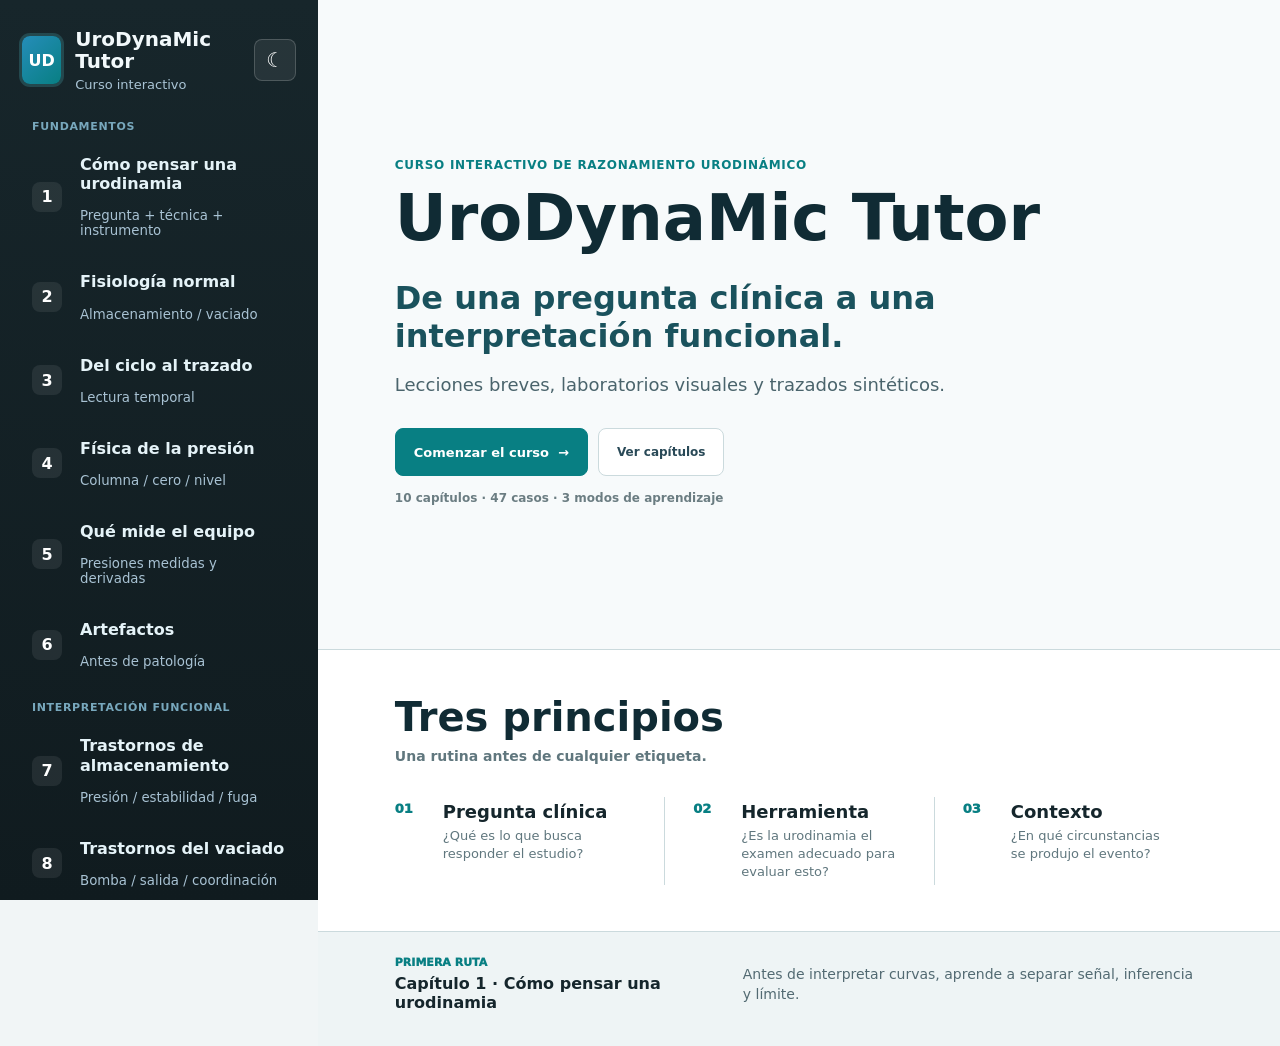
==== index.html @ a5a5afc3 "Simplify cover and sharpen course principles" ====
<!doctype html>
<html lang="es">
  <head>
    <meta charset="utf-8" />
    <meta name="viewport" content="width=device-width, initial-scale=1" />
    <title>UroDynaMic Tutor - Curso interactivo</title>
    <link rel="icon" href="data:," />
    <link rel="stylesheet" href="styles.css?v=20260722-cover-principles-v1" />
  </head>
  <body>
    <div class="app-shell">
      <aside class="side-rail" aria-label="Navegación del curso">
        <div class="side-rail-top">
          <button type="button" id="openCover" class="brand" aria-label="Ir a la portada del curso">
            <div class="brand-mark">UD</div>
            <div>
              <strong>UroDynaMic Tutor</strong>
              <p>Curso interactivo</p>
            </div>
          </button>
          <div class="side-rail-actions">
            <button
              type="button"
              id="themeToggle"
              class="theme-toggle"
              aria-pressed="false"
              title="Activar modo oscuro"
            >
              <span id="themeIcon" aria-hidden="true">☾</span>
              <span class="sr-only" id="themeLabel">Activar modo oscuro</span>
            </button>
            <button
              type="button"
              id="courseNavToggle"
              class="nav-toggle"
              aria-controls="courseMap"
              aria-expanded="false"
              title="Mostrar capítulos"
            >
              <span aria-hidden="true">≡</span>
              <span class="sr-only">Mostrar capítulos</span>
            </button>
          </div>
        </div>

        <nav class="course-map" id="courseMap" aria-label="Capítulos">
          <p class="course-section-label">Fundamentos</p>
          <button type="button" class="course-item active" data-chapter="thinking">
            <span>1</span>
            <strong>Cómo pensar una urodinamia</strong>
            <small>Pregunta + técnica + instrumento</small>
          </button>
          <button type="button" class="course-item" data-chapter="physiology">
            <span>2</span>
            <strong>Fisiología normal</strong>
            <small>Almacenamiento / vaciado</small>
          </button>
          <button type="button" class="course-item" data-chapter="tracing">
            <span>3</span>
            <strong>Del ciclo al trazado</strong>
            <small>Lectura temporal</small>
          </button>
          <button type="button" class="course-item" data-chapter="pressurePhysics">
            <span>4</span>
            <strong>Física de la presión</strong>
            <small>Columna / cero / nivel</small>
          </button>
          <button type="button" class="course-item" data-chapter="instrument">
            <span>5</span>
            <strong>Qué mide el equipo</strong>
            <small>Presiones medidas y derivadas</small>
          </button>
          <button type="button" class="course-item" data-chapter="artifacts">
            <span>6</span>
            <strong>Artefactos</strong>
            <small>Antes de patología</small>
          </button>
          <p class="course-section-label">Interpretación funcional</p>
          <button type="button" class="course-item" data-chapter="storageDisorders">
            <span>7</span>
            <strong>Trastornos de almacenamiento</strong>
            <small>Presión / estabilidad / fuga</small>
          </button>
          <button type="button" class="course-item" data-chapter="voidingDisorders">
            <span>8</span>
            <strong>Trastornos del vaciado</strong>
            <small>Bomba / salida / coordinación</small>
          </button>
          <button type="button" class="course-item" data-chapter="coordinationDisorders">
            <span>9</span>
            <strong>Coordinación detrusor-salida</strong>
            <small>Tiempo / EMG / contexto</small>
          </button>
          <p class="course-section-label">Neuro-urología</p>
          <button type="button" class="course-item" data-chapter="neuroUrology">
            <span>10</span>
            <strong>Según el sitio de la lesión</strong>
            <small>Hipótesis / función / riesgo</small>
          </button>
          <p class="course-section-label">Recursos</p>
          <a class="course-item sample-link" href="vision-clinica.html">
            <span>V</span>
            <strong>Visión clínica</strong>
            <small>Manifiesto docente</small>
          </a>
          <a class="course-item sample-link" href="case-capture-demo.html">
            <span>+</span>
            <strong>Caso interactivo 0</strong>
            <small>Práctica guiada</small>
          </a>
        </nav>

        <div class="educational-boundary">
          <strong>Uso educativo</strong>
          <p>Material docente. No usar para diagnóstico, informe clínico ni decisiones terapéuticas.</p>
        </div>
      </aside>

      <main class="main-stage">
        <section class="course-cover view-panel" id="courseCover" data-view-panel="cover">
          <div class="cover-hero">
            <div class="cover-copy">
              <p class="overline">Curso interactivo de razonamiento urodinámico</p>
              <h1>UroDynaMic Tutor</h1>
              <p class="cover-thesis">De una pregunta clínica a una interpretación funcional.</p>
              <p class="cover-summary">Lecciones breves, laboratorios visuales y trazados sintéticos.</p>
              <div class="cover-actions">
                <button type="button" id="startCourse" class="primary-action">
                  <span id="coverStartLabel">Comenzar el curso</span>
                  <span aria-hidden="true">→</span>
                </button>
                <button type="button" id="browseChapters" class="secondary-action">Ver capítulos</button>
              </div>
              <p class="cover-resume" id="coverResume">10 capítulos · 47 casos · 3 modos de aprendizaje</p>
            </div>

          </div>

          <section class="cover-principles" aria-label="Principios del curso">
            <header>
              <h2>Tres principios</h2>
              <p>Una rutina antes de cualquier etiqueta.</p>
            </header>
            <ol>
              <li><span>01</span><div><strong>Pregunta clínica</strong><p>¿Qué es lo que busca responder el estudio?</p></div></li>
              <li><span>02</span><div><strong>Herramienta</strong><p>¿Es la urodinamia el examen adecuado para evaluar esto?</p></div></li>
              <li><span>03</span><div><strong>Contexto</strong><p>¿En qué circunstancias se produjo el evento?</p></div></li>
            </ol>
          </section>

          <section class="cover-next" aria-label="Inicio de la ruta docente">
            <div>
              <span>Primera ruta</span>
              <strong>Capítulo 1 · Cómo pensar una urodinamia</strong>
            </div>
            <p>Antes de interpretar curvas, aprende a separar señal, inferencia y límite.</p>
          </section>
        </section>

        <header class="stage-header" id="stageHeader" hidden>
          <div>
            <p class="overline" id="stageBlock">Bloque I · Fundamentos antes de interpretar curvas</p>
            <h2 id="chapterTitle">Cómo pensar una urodinamia</h2>
          </div>
          <div class="progress-box" aria-label="Progreso del piloto">
            <span id="progressLabel">Lección 1 de 7</span>
            <div class="progress-track"><div id="progressFill"></div></div>
            <button type="button" id="resetProgress" class="small-action">Reiniciar ruta</button>
          </div>
        </header>

        <nav class="workspace-tabs" id="workspaceTabs" aria-label="Modo de aprendizaje" hidden>
          <button type="button" class="active" data-view="lesson" aria-pressed="true">
            <span>1</span>
            <div><strong>Lección</strong><small>Comprender la idea</small></div>
          </button>
          <button type="button" data-view="lab" aria-pressed="false">
            <span>2</span>
            <div><strong>Laboratorio</strong><small>Manipular el concepto</small></div>
          </button>
          <button type="button" data-view="practice" aria-pressed="false">
            <span>3</span>
            <div><strong>Práctica</strong><small>Aplicarlo al trazado</small></div>
          </button>
        </nav>

        <div class="view-panel lesson-view" id="lessonView" data-view-panel="lesson" hidden>
          <section class="lesson-layout">
            <article class="lesson-panel" id="lessonPanel">
              <div class="chapter-opening-marker" id="chapterOpeningMarker" hidden>
                <span id="chapterNumberLarge">01</span>
                <p>Inicio del capítulo</p>
              </div>

              <div class="screen-toolbar">
                <div>
                  <p class="overline" id="screenKicker">Capítulo 1</p>
                  <h3 id="screenTitle">Qué intenta hacer una urodinamia</h3>
                </div>
              </div>

              <div class="key-idea">
                <span id="keyIdeaLabel">Idea clave</span>
                <strong id="keyIdea"></strong>
              </div>

              <p class="lesson-text" id="screenText"></p>

              <div class="lesson-prompt" id="lessonPrompt"></div>

              <details class="context-panel" id="contextPanel">
                <summary>
                  <span>Marco mental del capítulo</span>
                  <strong id="mentalModelTitle">Evaluación funcional controlada</strong>
                </summary>
                <div class="context-panel-body">
                  <p id="mentalModelText"></p>
                  <div class="compare-grid">
                    <div>
                      <span>No es</span>
                      <strong id="notThis">Una copia exacta de la micción diaria</strong>
                    </div>
                    <div>
                      <span>Sí es</span>
                      <strong id="isThis">Un examen funcional con pregunta</strong>
                    </div>
                  </div>
                </div>
              </details>

              <div class="lesson-footer">
                <div class="lesson-navigation" aria-label="Navegación entre lecciones">
                  <button type="button" id="prevScreen" class="icon-button" aria-label="Lección anterior" title="Lección anterior">‹</button>
                  <div class="screen-dots" id="screenDots" aria-label="Lecciones del capítulo"></div>
                  <button type="button" id="nextScreen" class="icon-button" aria-label="Lección siguiente" title="Lección siguiente">›</button>
                </div>
                <button type="button" id="openLab" class="primary-action">
                  Explorar concepto <span aria-hidden="true">→</span>
                </button>
              </div>
            </article>
          </section>
        </div>

        <section class="view-panel lab-workspace" data-view-panel="lab" hidden>
          <header class="lab-intro">
            <div>
              <p class="overline">Laboratorio del capítulo</p>
              <h3 id="labChapterTitle">De la pregunta a una conclusión prudente</h3>
            </div>
            <p id="labChapterDescription"></p>
          </header>
          <section class="visual-demo" id="visualDemo" aria-label="Laboratorio visual interactivo"></section>
          <section class="challenge-lab" id="challengeLab" aria-label="Ejemplos interactivos guiados"></section>
          <div class="lab-actions">
            <button type="button" id="openPractice" class="primary-action">
              Aplicar en un trazado <span aria-hidden="true">→</span>
            </button>
          </div>
        </section>

        <div class="view-panel practice-view" data-view-panel="practice" hidden>
          <section class="reading-routine" aria-label="Rutina docente de lectura">
            <div>
              <p class="overline">Modo maestro</p>
              <h3>Rutina de lectura antes de poner etiquetas</h3>
            </div>
            <ol id="routineSteps" class="routine-steps"></ol>
          </section>

          <section class="interactive-zone">
            <article class="trace-lab">
              <div class="trace-header">
                <div>
                  <p class="overline" id="practiceChapterLabel">Práctica del capítulo</p>
                  <h3 id="traceTitle">La curva no se interpreta sola</h3>
                </div>
                <div class="scenario-tabs" id="scenarioTabs" role="tablist" aria-label="Trazados de este capítulo"></div>
              </div>

              <div class="trace-toolbar">
                <label><input type="checkbox" data-layer="pves" checked /> Vesical (Pves)</label>
                <label><input type="checkbox" data-layer="pabd" checked /> Abdominal (Pabd)</label>
                <label><input type="checkbox" data-layer="pdet" checked /> Detrusoriana (Pdet)</label>
                <label><input type="checkbox" data-layer="flow" checked /> Flujo</label>
                <label id="emgLayerControl" hidden><input type="checkbox" data-layer="emg" checked /> EMG</label>
                <label><input type="checkbox" data-layer="events" checked /> Eventos</label>
              </div>

              <div class="trace-event-card" id="traceEventCard"></div>

              <div class="trace-canvas">
                <svg id="traceSvg" viewBox="0 0 1060 470" role="img" aria-label="Trazado urodinámico docente sintético"></svg>
              </div>

              <section class="trace-challenge" id="traceChallenge" aria-label="Reto de localización sobre el trazado">
                <div class="trace-challenge-copy">
                  <p class="overline">Reto de localización</p>
                  <strong id="traceChallengePrompt">Encuentra el evento antes de ver la guía.</strong>
                  <p id="traceChallengeInstructions">Activa el reto y marca directamente sobre el trazado.</p>
                </div>
                <div class="trace-challenge-actions">
                  <button type="button" id="startTraceChallenge" class="secondary-action">Iniciar reto</button>
                  <button type="button" id="noFocalEvent" class="secondary-action" hidden>No hay evento focal</button>
                  <button type="button" id="resetTraceChallenge" class="secondary-action" hidden>Reintentar</button>
                </div>
                <div class="trace-challenge-feedback" id="traceChallengeFeedback" aria-live="polite">
                  La guía permanece visible hasta que inicies el reto.
                </div>
              </section>
            </article>

            <article class="coach-panel">
              <p class="overline">Tutor</p>
              <h3 id="coachQuestion">Antes de interpretar una curva, ¿qué pregunta falta?</h3>
              <div class="answer-grid" id="answerGrid"></div>
              <div class="coach-feedback" id="coachFeedback">Elige una respuesta. El tutor busca razonamiento, no etiquetas.</div>
            </article>
          </section>
        </div>
      </main>
    </div>

    <script src="app.js?v=20260722-cover-principles-v1"></script>
  </body>
</html>
---- styles.css ----
:root {
  --bg: #f1f5f6;
  --ink: #15262c;
  --muted: #587078;
  --surface: #ffffff;
  --line: #cbdadd;
  --nav: #17262b;
  --nav-2: #294148;
  --teal: #087f83;
  --cyan: #258db9;
  --blue: #315fa8;
  --amber: #b86d16;
  --rose: #b54b65;
  --green: #26774f;
  --shadow: 0 18px 44px rgba(22, 35, 48, 0.11);
  font-family: Inter, ui-sans-serif, system-ui, -apple-system, BlinkMacSystemFont, "Segoe UI", sans-serif;
}

* {
  box-sizing: border-box;
}

[hidden] {
  display: none !important;
}

html {
  overflow-x: hidden;
}

body {
  margin: 0;
  min-height: 100vh;
  background: var(--bg);
  color: var(--ink);
  overflow-x: hidden;
}

button,
input {
  font: inherit;
}

button {
  cursor: pointer;
}

button:focus-visible,
a:focus-visible,
input:focus-visible {
  outline: 3px solid rgba(45, 159, 206, 0.55);
  outline-offset: 2px;
}

a.course-item {
  text-decoration: none;
}

.app-shell {
  display: grid;
  grid-template-columns: 318px minmax(0, 1fr);
  min-height: 100vh;
  min-width: 0;
}

.side-rail {
  height: 100vh;
  overflow: auto;
  position: sticky;
  top: 0;
  background: linear-gradient(180deg, var(--nav), #101b1f);
  color: #eef8fb;
  padding: 28px 22px;
  display: flex;
  flex-direction: column;
  gap: 28px;
}

.side-rail-top {
  display: flex;
  align-items: center;
  justify-content: space-between;
  gap: 14px;
}

.brand {
  display: flex;
  align-items: center;
  gap: 14px;
}

.brand-mark {
  width: 48px;
  height: 48px;
  border-radius: 8px;
  display: grid;
  place-items: center;
  background: linear-gradient(135deg, var(--cyan), var(--teal));
  color: white;
  font-weight: 900;
}

.brand h1 {
  margin: 0;
  font-size: 20px;
  line-height: 1.1;
}

.brand p {
  margin: 5px 0 0;
  color: #a9c4d5;
  font-size: 13px;
}

.side-rail-actions {
  display: flex;
  align-items: center;
  gap: 8px;
}

.nav-toggle,
.theme-toggle {
  width: 42px;
  height: 42px;
  border: 1px solid rgba(255, 255, 255, 0.18);
  border-radius: 8px;
  background: rgba(255, 255, 255, 0.07);
  color: #ffffff;
  line-height: 1;
}

.nav-toggle {
  display: none;
  font-size: 28px;
}

.theme-toggle {
  display: grid;
  place-items: center;
  flex: 0 0 42px;
  font-size: 20px;
}

.nav-toggle:hover,
.theme-toggle:hover {
  border-color: rgba(255, 255, 255, 0.42);
  background: rgba(255, 255, 255, 0.12);
}

.sr-only {
  position: absolute;
  width: 1px;
  height: 1px;
  padding: 0;
  margin: -1px;
  overflow: hidden;
  clip: rect(0, 0, 0, 0);
  white-space: nowrap;
  border: 0;
}

.course-map {
  display: grid;
  gap: 10px;
}

.course-section-label {
  margin: 10px 10px 0;
  color: #78a8bd;
  font-size: 11px;
  font-weight: 900;
  letter-spacing: 0.06em;
  text-transform: uppercase;
}

.course-section-label:first-child {
  margin-top: 0;
}

.course-item {
  width: 100%;
  display: grid;
  grid-template-columns: 36px minmax(0, 1fr);
  gap: 12px;
  align-items: center;
  border: 0;
  border-radius: 8px;
  padding: 12px 10px;
  background: transparent;
  color: #e5f3f8;
  text-align: left;
}

.course-item.active,
.course-item:not(:disabled):hover {
  background: var(--nav-2);
}

.course-item:disabled {
  cursor: default;
}

.course-item.muted {
  color: #adc0ce;
}

.course-item > span {
  width: 30px;
  height: 30px;
  border-radius: 8px;
  display: grid;
  place-items: center;
  background: rgba(255, 255, 255, 0.08);
  color: white;
  font-weight: 900;
  grid-row: span 2;
}

.course-item.active > span {
  background: var(--teal);
}

.course-item strong,
.course-item small {
  display: block;
  min-width: 0;
  overflow-wrap: anywhere;
}

.course-item strong {
  line-height: 1.2;
}

.course-item small {
  grid-column: 2;
  margin-top: 3px;
  color: #a8c2d3;
}

.educational-boundary {
  margin-top: auto;
  border: 1px solid rgba(255, 255, 255, 0.14);
  background: rgba(255, 255, 255, 0.06);
  border-radius: 8px;
  padding: 16px;
}

.educational-boundary p {
  margin: 7px 0 0;
  color: #c9dbe6;
  font-size: 13px;
  line-height: 1.45;
  overflow-wrap: anywhere;
}

.main-stage {
  padding: 24px;
  display: grid;
  gap: 18px;
  min-width: 0;
}

.stage-header {
  display: flex;
  align-items: end;
  justify-content: space-between;
  gap: 20px;
  min-width: 0;
}

.stage-header > div {
  min-width: 0;
  max-width: 100%;
}

.stage-header h2 {
  margin: 5px 0 0;
  font-size: clamp(27px, 3vw, 36px);
  line-height: 1.08;
  overflow-wrap: anywhere;
}

.overline {
  margin: 0;
  color: var(--teal);
  font-size: 12px;
  font-weight: 900;
  letter-spacing: 0.06em;
  text-transform: uppercase;
}

.progress-box {
  width: min(320px, 35vw);
  display: grid;
  gap: 8px;
  color: var(--muted);
  font-size: 13px;
  font-weight: 800;
}

.progress-track {
  height: 9px;
  background: #dce7ef;
  border-radius: 999px;
  overflow: hidden;
}

#progressFill {
  height: 100%;
  width: 16%;
  background: linear-gradient(90deg, var(--teal), var(--cyan));
  border-radius: inherit;
  transition: width 180ms ease;
}

.small-action {
  width: fit-content;
  min-height: 34px;
  border: 1px solid var(--line);
  border-radius: 8px;
  background: #f8fbfd;
  color: #365063;
  padding: 0 12px;
  font-size: 12px;
  font-weight: 900;
}

.small-action:hover {
  border-color: var(--teal);
  color: var(--teal);
}

.workspace-tabs {
  width: min(760px, 100%);
  display: grid;
  grid-template-columns: repeat(3, minmax(0, 1fr));
  border: 1px solid var(--line);
  border-radius: 8px;
  background: #ffffff;
  overflow: hidden;
}

.workspace-tabs button {
  min-width: 0;
  min-height: 58px;
  border: 0;
  border-left: 1px solid var(--line);
  background: #ffffff;
  color: #36535c;
  padding: 9px 14px;
  display: grid;
  grid-template-columns: 30px minmax(0, 1fr);
  gap: 10px;
  align-items: center;
  text-align: left;
}

.workspace-tabs button:first-child {
  border-left: 0;
}

.workspace-tabs button > span {
  width: 28px;
  height: 28px;
  border-radius: 7px;
  display: grid;
  place-items: center;
  background: #e9f2f3;
  color: var(--teal);
  font-weight: 950;
}

.workspace-tabs strong,
.workspace-tabs small {
  display: block;
}

.workspace-tabs strong {
  color: var(--ink);
  font-size: 14px;
  line-height: 1.15;
}

.workspace-tabs small {
  margin-top: 3px;
  color: var(--muted);
  font-size: 11px;
}

.workspace-tabs button.active {
  background: #edf8f8;
  box-shadow: inset 0 -3px 0 var(--teal);
}

.workspace-tabs button.active > span {
  background: var(--teal);
  color: #ffffff;
}

.view-panel {
  min-width: 0;
}

.lesson-view,
.practice-view {
  display: grid;
  gap: 18px;
}

.lesson-layout {
  display: grid;
  grid-template-columns: minmax(0, 1fr) 360px;
  gap: 18px;
  min-width: 0;
}

.lab-workspace {
  display: grid;
  gap: 16px;
  min-width: 0;
}

.lab-intro {
  display: grid;
  grid-template-columns: minmax(0, 0.8fr) minmax(280px, 1.2fr);
  gap: 28px;
  align-items: end;
  padding: 6px 0 2px;
}

.lab-intro h3 {
  margin: 6px 0 0;
  font-size: clamp(22px, 2.2vw, 30px);
  line-height: 1.12;
}

.lab-intro > p {
  margin: 0;
  max-width: 66ch;
  color: #36535c;
  line-height: 1.5;
}

.lab-actions {
  display: flex;
  justify-content: flex-end;
}

.lesson-panel,
.trace-lab,
.coach-panel {
  background: var(--surface);
  border: 1px solid var(--line);
  border-radius: 8px;
  box-shadow: var(--shadow);
  min-width: 0;
}

.lesson-panel {
  min-height: 0;
  padding: 22px;
  display: grid;
  gap: 16px;
}

.screen-toolbar {
  display: grid;
  grid-template-columns: 1fr;
  align-items: center;
}

.screen-toolbar h3 {
  margin: 7px 0 0;
  font-size: clamp(23px, 2.1vw, 30px);
  line-height: 1.12;
  min-width: 0;
  overflow-wrap: break-word;
}

.icon-button {
  width: 44px;
  height: 44px;
  border: 1px solid var(--line);
  border-radius: 8px;
  background: #f8fbfd;
  color: var(--ink);
  font-size: 31px;
  line-height: 1;
}

.icon-button:hover {
  border-color: var(--teal);
  color: var(--teal);
}

.icon-button:disabled {
  cursor: default;
  border-color: #dfe8eb;
  background: #f3f6f7;
  color: #a6b5bb;
}

.lesson-text {
  max-width: 72ch;
  margin: 0;
  color: #2e4458;
  font-size: 17px;
  line-height: 1.55;
  overflow-wrap: break-word;
}

.lesson-prompt {
  width: fit-content;
  max-width: 100%;
  border: 1px solid rgba(15, 143, 143, 0.25);
  border-radius: 8px;
  background: #f4fbfb;
  color: #123c46;
  padding: 10px 13px;
  font-size: 14px;
  font-weight: 900;
  line-height: 1.35;
}

.lesson-prompt::before {
  content: "Pregunta guía: ";
  color: var(--teal);
}

.visual-demo[hidden],
.lesson-prompt[hidden] {
  display: none;
}

.visual-demo {
  border: 1px solid #d6e5ee;
  border-radius: 8px;
  background:
    linear-gradient(180deg, #ffffff, #f4f9fb);
  padding: 16px;
  display: grid;
  gap: 14px;
  min-width: 0;
}

.visual-demo-head {
  display: flex;
  justify-content: space-between;
  align-items: start;
  gap: 16px;
}

.visual-demo-head h4 {
  margin: 5px 0 0;
  font-size: 20px;
  line-height: 1.15;
}

.visual-demo-head > span {
  max-width: 260px;
  color: #547082;
  font-size: 12px;
  line-height: 1.35;
  text-align: right;
}

.challenge-lab {
  border: 1px solid #cbdadd;
  border-radius: 8px;
  background: #ffffff;
  padding: 20px;
  display: grid;
  gap: 16px;
  min-width: 0;
  box-shadow: 0 12px 28px rgba(22, 35, 48, 0.07);
}

.challenge-head {
  display: flex;
  align-items: start;
  justify-content: space-between;
  gap: 18px;
}

.challenge-head h4 {
  margin: 5px 0 0;
  font-size: 21px;
  line-height: 1.2;
}

.challenge-head > span {
  border-left: 3px solid var(--cyan);
  color: #436272;
  padding: 4px 0 4px 10px;
  font-size: 12px;
  font-weight: 900;
  white-space: nowrap;
}

.challenge-evidence {
  display: flex;
  flex-wrap: wrap;
  gap: 8px;
}

.challenge-evidence span {
  border-left: 3px solid var(--teal);
  border-radius: 0 6px 6px 0;
  background: #eef7f7;
  color: #234b54;
  padding: 7px 10px;
  font-size: 12px;
  font-weight: 850;
}

.challenge-prompt {
  margin: 0;
  max-width: 72ch;
  color: #172f3b;
  font-size: 17px;
  font-weight: 850;
  line-height: 1.42;
}

.challenge-answers {
  display: grid;
  grid-template-columns: repeat(3, minmax(0, 1fr));
  gap: 10px;
}

.challenge-answers button {
  min-height: 78px;
  border: 1px solid #cbdadd;
  border-radius: 8px;
  background: #f8fbfc;
  color: #263f4a;
  padding: 12px;
  display: grid;
  grid-template-columns: 28px minmax(0, 1fr);
  align-items: start;
  gap: 9px;
  text-align: left;
  font-size: 13px;
  font-weight: 800;
  line-height: 1.35;
}

.challenge-answers button:hover {
  border-color: var(--teal);
  background: #f0f8f8;
}

.challenge-answers button > span {
  width: 28px;
  height: 28px;
  border-radius: 7px;
  display: grid;
  place-items: center;
  background: #e6eff2;
  color: #355364;
  font-size: 12px;
  font-weight: 950;
}

.challenge-answers button.selected.good {
  border-color: var(--green);
  background: #e9f7ef;
}

.challenge-answers button.selected.good > span {
  background: var(--green);
  color: #ffffff;
}

.challenge-answers button.selected.warn {
  border-color: var(--amber);
  background: #fff2df;
}

.challenge-answers button.selected.warn > span {
  background: var(--amber);
  color: #ffffff;
}

.challenge-feedback {
  min-height: 52px;
  border-left: 4px solid #9bb0ba;
  border-radius: 0 7px 7px 0;
  background: #edf3f7;
  color: #314b5f;
  padding: 12px 14px;
  line-height: 1.45;
}

.challenge-feedback.good {
  border-left-color: var(--green);
  background: #e9f7ef;
  color: #1d6841;
}

.challenge-feedback.warn {
  border-left-color: var(--amber);
  background: #fff2df;
  color: #86500e;
}

.challenge-feedback-row {
  display: grid;
  grid-template-columns: minmax(0, 1fr) auto;
  gap: 10px;
  align-items: stretch;
}

.secondary-action {
  min-height: 42px;
  border: 1px solid var(--line);
  border-radius: 8px;
  background: #ffffff;
  color: #294957;
  padding: 0 13px;
  font-size: 12px;
  font-weight: 900;
}

.secondary-action:hover {
  border-color: var(--teal);
  color: var(--teal);
}

.challenge-nav {
  display: flex;
  align-items: center;
  gap: 10px;
  border-top: 1px solid #dde7ea;
  padding-top: 13px;
}

.challenge-nav > span {
  margin-left: auto;
  color: #56717e;
  font-size: 12px;
  font-weight: 850;
}

.challenge-arrow,
.challenge-dots button {
  border: 1px solid #cbdadd;
  border-radius: 8px;
  background: #ffffff;
  color: #314e5a;
  display: grid;
  place-items: center;
  font-weight: 950;
}

.challenge-arrow {
  width: 38px;
  height: 38px;
  font-size: 25px;
  line-height: 1;
}

.challenge-dots {
  display: flex;
  gap: 6px;
}

.challenge-dots button {
  width: 30px;
  height: 30px;
  font-size: 11px;
}

.challenge-dots button.answered {
  border-color: #7ca99a;
  box-shadow: inset 0 -3px 0 #7ca99a;
}

.challenge-dots button.active {
  border-color: var(--teal);
  background: var(--teal);
  color: #ffffff;
  box-shadow: none;
}

.challenge-arrow:hover,
.challenge-dots button:hover {
  border-color: var(--teal);
}

.lab-concept-tabs {
  display: flex;
  flex-wrap: wrap;
  gap: 8px;
  border-bottom: 1px solid #d7e3e7;
  padding-bottom: 12px;
}

.lab-concept-tabs button {
  min-height: 38px;
  border: 1px solid var(--line);
  border-radius: 8px;
  background: #ffffff;
  color: #36535c;
  padding: 0 12px;
  font-size: 12px;
  font-weight: 900;
}

.lab-concept-tabs button.active {
  border-color: var(--teal);
  background: #edf8f8;
  color: var(--teal);
  box-shadow: inset 0 -3px 0 var(--teal);
}

.reasoning-case-banner {
  border-left: 5px solid var(--cyan);
  background: #edf5fa;
  padding: 14px 16px;
  display: grid;
  grid-template-columns: auto minmax(0, 1fr);
  gap: 4px 12px;
  align-items: baseline;
}

.reasoning-case-banner span {
  color: var(--cyan);
  font-size: 11px;
  font-weight: 950;
  text-transform: uppercase;
}

.reasoning-case-banner strong {
  color: #17374a;
}

.reasoning-case-banner p {
  grid-column: 2;
  margin: 0;
  color: #4b6878;
  font-size: 13px;
  line-height: 1.4;
}

.reasoning-path {
  display: grid;
  grid-template-columns: repeat(4, minmax(0, 1fr));
  gap: 8px;
}

.reasoning-path button {
  min-height: 58px;
  border: 1px solid var(--line);
  border-radius: 8px;
  background: #ffffff;
  color: #36535c;
  padding: 10px;
  display: flex;
  align-items: center;
  gap: 9px;
  text-align: left;
}

.reasoning-path button > span {
  width: 27px;
  height: 27px;
  flex: 0 0 27px;
  border-radius: 7px;
  display: grid;
  place-items: center;
  background: #e9f2f3;
  color: var(--teal);
  font-size: 12px;
  font-weight: 950;
}

.reasoning-path button strong {
  font-size: 13px;
}

.reasoning-path button.active {
  border-color: var(--teal);
  background: #edf8f8;
  color: var(--ink);
}

.reasoning-path button.active > span {
  background: var(--teal);
  color: #ffffff;
}

.reasoning-progress {
  height: 5px;
  border-radius: 999px;
  background: #dce8ea;
  overflow: hidden;
}

.reasoning-progress span {
  display: block;
  height: 100%;
  border-radius: inherit;
  background: linear-gradient(90deg, var(--teal), var(--cyan));
  transition: width 180ms ease;
}

.reasoning-focus {
  min-height: 190px;
  display: grid;
  grid-template-columns: 62px minmax(0, 1.2fr) minmax(220px, 0.8fr);
  gap: 18px;
  align-items: center;
  border: 1px solid #d6e5e7;
  border-radius: 8px;
  background: #ffffff;
  padding: 20px;
}

.reasoning-index {
  width: 56px;
  height: 56px;
  border-radius: 50%;
  display: grid;
  place-items: center;
  background: #e5f5f4;
  color: var(--teal);
  font-size: 25px;
  font-weight: 950;
}

.reasoning-focus span,
.signal-source span,
.signal-interpretation span,
.program-readouts span,
.control-center span {
  color: var(--teal);
  font-size: 11px;
  font-weight: 950;
  letter-spacing: 0.06em;
  text-transform: uppercase;
}

.reasoning-focus h5 {
  margin: 6px 0 8px;
  color: var(--ink);
  font-size: 21px;
  line-height: 1.15;
}

.reasoning-focus p {
  margin: 0;
  color: #4a656d;
  line-height: 1.48;
}

.reasoning-case-detail {
  display: grid;
  gap: 9px;
}

.reasoning-evidence {
  display: flex;
  flex-wrap: wrap;
  gap: 6px;
}

.reasoning-evidence span {
  border-left: 3px solid var(--teal);
  border-radius: 0 6px 6px 0;
  background: #eef7f7;
  color: #31545b;
  padding: 6px 8px;
  font-size: 11px;
  font-weight: 850;
  letter-spacing: 0;
  text-transform: none;
}

.reasoning-result {
  border-top: 1px solid #dbe6e8;
  padding-top: 9px;
  display: grid;
  gap: 4px;
}

.reasoning-result strong {
  color: #173f48;
  font-size: 14px;
  line-height: 1.4;
}

.reasoning-focus aside {
  min-height: 112px;
  border-left: 4px solid var(--amber);
  background: #fff8ee;
  padding: 14px;
  display: grid;
  align-content: center;
  gap: 7px;
}

.reasoning-focus aside span {
  color: var(--amber);
}

.reasoning-focus aside strong {
  color: #5e431f;
  font-size: 14px;
  line-height: 1.35;
}

.program-tabs {
  width: fit-content;
}

.program-diagram {
  min-height: 260px;
  display: grid;
  grid-template-columns: minmax(180px, 0.8fr) 68px minmax(220px, 1.1fr) minmax(170px, 0.8fr);
  gap: 16px;
  align-items: center;
  border-top: 1px solid var(--line);
  border-bottom: 1px solid var(--line);
  padding: 20px 0;
}

.control-center {
  min-height: 116px;
  border: 1px solid #cfdee2;
  border-radius: 8px;
  background: #ffffff;
  padding: 18px;
  display: grid;
  align-content: center;
  gap: 8px;
}

.control-center strong {
  color: var(--ink);
  font-size: 18px;
  line-height: 1.2;
}

.program-arrow {
  height: 3px;
  background: var(--cyan);
  position: relative;
}

.program-arrow::after {
  content: "";
  position: absolute;
  right: -1px;
  top: 50%;
  width: 11px;
  height: 11px;
  border-top: 3px solid var(--cyan);
  border-right: 3px solid var(--cyan);
  transform: translateY(-50%) rotate(45deg);
}

.urinary-program {
  min-height: 218px;
  display: grid;
  justify-items: center;
  align-content: center;
}

.program-bladder {
  width: 154px;
  height: 118px;
  border: 3px solid var(--teal);
  border-radius: 46% 46% 54% 54%;
  background: linear-gradient(160deg, #e9f8f7, #c4eeea);
  display: grid;
  place-items: center;
  color: #17686a;
  font-weight: 950;
  box-shadow: inset 0 -20px 34px rgba(8, 127, 131, 0.12);
  transition: transform 180ms ease, background 180ms ease;
}

.program-diagram.voiding .program-bladder {
  transform: scale(0.9);
  background: linear-gradient(160deg, #fff1e2, #f2c987);
  border-color: var(--amber);
  color: #7b4a11;
}

.program-outlet {
  width: 150px;
  min-height: 86px;
  display: grid;
  justify-items: center;
  align-content: start;
  position: relative;
}

.program-outlet::before {
  content: "";
  width: 24px;
  height: 52px;
  border-radius: 0 0 12px 12px;
  background: #7bc6d4;
}

.program-outlet i {
  position: absolute;
  top: 14px;
  width: 54px;
  height: 9px;
  border-radius: 999px;
  background: var(--rose);
  transition: width 180ms ease, opacity 180ms ease;
}

.program-diagram.voiding .program-outlet i {
  width: 11px;
  opacity: 0.35;
}

.program-outlet span {
  margin-top: 8px;
  color: #36535c;
  font-size: 12px;
  font-weight: 900;
  text-transform: uppercase;
}

.program-readouts {
  display: grid;
  gap: 10px;
}

.program-readouts > div {
  border-bottom: 1px solid var(--line);
  padding: 12px 0;
}

.program-readouts strong {
  display: block;
  margin-top: 5px;
  color: var(--ink);
  font-size: 18px;
  text-transform: capitalize;
}

.program-reading {
  border-left-color: var(--amber);
}

.signal-tabs {
  width: 100%;
}

.signal-map-demo {
  min-height: 220px;
  display: grid;
  grid-template-columns: minmax(210px, 1fr) 70px minmax(150px, 0.65fr) minmax(230px, 1fr);
  gap: 16px;
  align-items: center;
}

.signal-source,
.signal-interpretation {
  min-height: 132px;
  border-top: 1px solid var(--line);
  border-bottom: 1px solid var(--line);
  padding: 18px 4px;
  display: grid;
  align-content: center;
  gap: 8px;
}

.signal-source strong {
  color: var(--ink);
  font-size: 16px;
  line-height: 1.35;
}

.signal-interpretation p {
  margin: 0;
  color: #405e67;
  line-height: 1.45;
}

.signal-transfer {
  height: 3px;
  background: #9ac6d3;
  position: relative;
}

.signal-transfer::after {
  content: "";
  position: absolute;
  right: -1px;
  top: 50%;
  width: 10px;
  height: 10px;
  border-top: 3px solid #78adbc;
  border-right: 3px solid #78adbc;
  transform: translateY(-50%) rotate(45deg);
}

.signal-monitor {
  --signal-color: var(--blue);
  min-height: 142px;
  border: 2px solid var(--signal-color);
  border-radius: 8px;
  background: #ffffff;
  padding: 15px;
  display: grid;
  align-content: center;
  gap: 7px;
  text-align: center;
}

.signal-monitor.pabd {
  --signal-color: var(--amber);
}

.signal-monitor.pdet {
  --signal-color: var(--rose);
}

.signal-monitor.flow {
  --signal-color: var(--green);
}

.signal-monitor.volume {
  --signal-color: #758994;
}

.signal-monitor > span {
  color: var(--signal-color);
  font-size: 11px;
  font-weight: 950;
  text-transform: uppercase;
}

.signal-monitor strong {
  color: var(--ink);
  font-size: 28px;
}

.signal-monitor i {
  width: 100%;
  height: 26px;
  background: linear-gradient(135deg, transparent 0 12%, var(--signal-color) 13% 17%, transparent 18% 30%, var(--signal-color) 31% 35%, transparent 36% 48%, var(--signal-color) 49% 53%, transparent 54%);
  opacity: 0.75;
}

.accommodation-demo,
.flow-demo {
  display: grid;
  grid-template-columns: repeat(2, minmax(0, 1fr));
  gap: 12px;
  align-items: stretch;
}

.reservoir-card {
  min-height: 244px;
  border: 1px solid #d8e6ef;
  border-radius: 8px;
  background: #ffffff;
  padding: 14px;
  display: grid;
  justify-items: center;
  align-content: start;
  gap: 8px;
  text-align: center;
}

.reservoir-card strong,
.flow-readout strong,
.pump strong {
  color: #12283a;
}

.reservoir-card p,
.flow-readout p,
.pump p {
  margin: 0;
  color: #526b7d;
  font-size: 13px;
  line-height: 1.35;
}

.balloon-wrap,
.cylinder-wrap {
  height: 122px;
  display: grid;
  place-items: end center;
  position: relative;
}

.balloon {
  width: var(--balloon-size);
  height: calc(var(--balloon-size) * 0.82);
  max-width: 166px;
  max-height: 122px;
  border-radius: 48% 48% 52% 52%;
  background:
    radial-gradient(circle at 38% 28%, rgba(255, 255, 255, 0.95), transparent 24%),
    linear-gradient(145deg, #8fe7e4, #0f8f8f);
  border: 2px solid rgba(15, 143, 143, 0.35);
  box-shadow: 0 14px 26px rgba(15, 143, 143, 0.18);
  transition: width 160ms ease, height 160ms ease;
}

.fill-line {
  position: absolute;
  bottom: 5px;
  width: 32px;
  height: 10px;
  border-radius: 999px;
  background: #0f8f8f;
}

.cylinder-wrap {
  width: 76px;
  border: 3px solid #61788c;
  border-radius: 18px 18px 10px 10px;
  overflow: hidden;
  background: #edf3f7;
  box-shadow: inset 0 0 0 5px rgba(255, 255, 255, 0.7);
}

.cylinder-fill {
  width: 100%;
  align-self: end;
  background: linear-gradient(180deg, #f7c86d, #c4771c);
  transition: height 160ms ease;
}

.mini-gauge {
  width: 100%;
  display: grid;
  gap: 6px;
  margin-top: auto;
}

.mini-gauge span {
  height: 9px;
  border-radius: 999px;
  background:
    linear-gradient(90deg, var(--teal), var(--amber), var(--rose)) left/var(--level) 100% no-repeat,
    #e3edf4;
}

.mini-gauge b {
  color: #365063;
  font-size: 12px;
  text-transform: uppercase;
}

.demo-controls {
  display: grid;
  gap: 9px;
}

.demo-control {
  display: grid;
  grid-template-columns: 150px minmax(0, 1fr);
  gap: 12px;
  align-items: center;
  color: #365063;
  font-size: 13px;
  font-weight: 850;
}

.demo-control input {
  width: 100%;
  accent-color: var(--teal);
}

.accommodation-stages {
  width: 100%;
}

.accommodation-comparison {
  display: grid;
  grid-template-columns: repeat(2, minmax(0, 1fr));
  gap: 12px;
}

.urinary-tract-card {
  min-width: 0;
  border: 1px solid #d5e3e8;
  border-radius: 8px;
  background: #ffffff;
  padding: 15px;
  display: grid;
  gap: 10px;
}

.urinary-tract-card header {
  display: grid;
  gap: 4px;
}

.urinary-tract-card header span {
  color: var(--teal);
  font-size: 11px;
  font-weight: 950;
  text-transform: uppercase;
}

.urinary-tract-card.altered header span {
  color: var(--amber);
}

.urinary-tract-card header strong {
  color: #183441;
  font-size: 17px;
}

.urinary-tract-card > p {
  margin: 0;
  color: #4a6672;
  font-size: 13px;
  line-height: 1.45;
}

.urinary-tract-figure {
  width: 100%;
  height: 280px;
  border-top: 1px solid #e1e9ec;
  border-bottom: 1px solid #e1e9ec;
  background: linear-gradient(180deg, #f9fcfd, #eff6f7);
}

.urinary-tract-figure .kidneys path {
  fill: #d9848e;
  stroke: #8e4553;
  stroke-width: 2;
}

.urinary-tract-figure .renal-pelvis ellipse {
  fill: #f5cbd0;
  stroke: #a7606a;
  stroke-width: 2px;
}

.urinary-tract-figure .ureters path {
  fill: none;
  stroke: #cf7f89;
  stroke-width: var(--ureter-width);
  stroke-linecap: round;
  transition: stroke-width 180ms ease;
}

.urinary-tract-figure .bladder-shape {
  fill: #7fd2cf;
  stroke: #087f83;
  stroke-width: 3;
}

.urinary-tract-figure.altered .bladder-shape {
  fill: #f2bc70;
  stroke: #ad6514;
}

.urinary-tract-figure .bladder-highlight {
  fill: none;
  stroke: rgba(255, 255, 255, 0.85);
  stroke-width: 5;
  stroke-linecap: round;
}

.urinary-tract-figure .pressure-arrows {
  fill: none;
  stroke: var(--amber);
  stroke-width: 4;
  stroke-linecap: round;
  stroke-linejoin: round;
}

.tract-readout {
  display: flex;
  align-items: baseline;
  justify-content: space-between;
  gap: 10px;
  padding: 8px 0 0;
}

.tract-readout span {
  color: #607a86;
  font-size: 11px;
  font-weight: 850;
  text-transform: uppercase;
}

.tract-readout strong {
  color: var(--teal);
  font-size: 15px;
}

.urinary-tract-card.altered .tract-readout strong {
  color: var(--amber);
}

.accommodation-caution {
  border-left: 4px solid var(--amber);
  background: #fff8ee;
  padding: 12px 14px;
  display: grid;
  gap: 5px;
}

.accommodation-caution strong {
  color: #6c481d;
  font-size: 13px;
}

.accommodation-caution p {
  margin: 0;
  color: #755936;
  font-size: 12px;
  line-height: 1.45;
}

.flow-demo {
  grid-template-columns: 140px minmax(180px, 1fr) 160px;
  min-height: 180px;
}

.pump {
  border: 1px solid #d8e6ef;
  border-radius: 8px;
  background: #ffffff;
  padding: 14px;
  display: grid;
  align-content: center;
  gap: 7px;
  text-align: center;
}

.pump span {
  width: 72px;
  height: 72px;
  margin: 0 auto;
  border-radius: 50%;
  background:
    radial-gradient(circle at center, #ffffff 0 28%, transparent 29%),
    conic-gradient(var(--cyan) 0 var(--pressure), #dce8ef var(--pressure) 100%);
  box-shadow: inset 0 0 0 8px #f4f9fb;
}

.hose-stage {
  min-height: 164px;
  display: grid;
  align-content: center;
  gap: 14px;
}

.hose {
  position: relative;
  height: var(--hose-height);
  border-radius: 999px;
  background: linear-gradient(180deg, #a9d8ed, #2d9fce);
  box-shadow: inset 0 5px 8px rgba(255, 255, 255, 0.6), inset 0 -5px 9px rgba(16, 38, 58, 0.15);
  transition: height 160ms ease;
}

.pinch {
  position: absolute;
  left: 45%;
  top: -14px;
  width: 42px;
  height: calc(var(--hose-height) + 28px);
  border-radius: 6px;
  border: 2px solid rgba(196, 119, 28, 0.55);
  background: rgba(196, 119, 28, 0.08);
  transform: scaleX(calc(var(--pinch) / 100));
  transform-origin: center;
}

.water-stream {
  width: var(--stream);
  height: 15px;
  border-radius: 999px;
  background: linear-gradient(90deg, #2d9fce, rgba(45, 159, 206, 0.12));
  transition: width 160ms ease;
}

.flow-readout {
  border: 1px solid #d8e6ef;
  border-radius: 8px;
  background: #ffffff;
  padding: 14px;
  display: grid;
  align-content: center;
  gap: 7px;
}

.resistance-concepts {
  display: grid;
  grid-template-columns: repeat(2, minmax(0, 1fr));
  gap: 10px;
}

.resistance-concepts article {
  border: 1px solid #d8e6ef;
  border-radius: 8px;
  background: #ffffff;
  padding: 12px;
  min-width: 0;
}

.resistance-concepts span {
  display: inline-block;
  margin-bottom: 7px;
  color: var(--teal);
  font-size: 11px;
  font-weight: 950;
  letter-spacing: 0.06em;
  text-transform: uppercase;
}

.resistance-concepts strong {
  display: block;
  color: #12283a;
  font-size: 14px;
  line-height: 1.2;
}

.resistance-concepts p {
  margin: 6px 0 0;
  color: #526b7d;
  font-size: 12px;
  line-height: 1.38;
}

.resistance-presets {
  border: 1px solid #cfe2ec;
  border-radius: 8px;
  background: #f7fbfd;
  padding: 12px;
  display: grid;
  grid-template-columns: minmax(150px, 0.7fr) minmax(220px, 1fr);
  gap: 10px 14px;
  align-items: center;
}

.resistance-presets > p {
  grid-column: 1 / -1;
  margin: 0;
  color: #365063;
  font-size: 13px;
  line-height: 1.42;
}

.resistance-presets > p b {
  color: #12283a;
}

.resistance-presets strong {
  display: block;
  margin-top: 4px;
  color: #12283a;
  line-height: 1.15;
}

.preset-buttons {
  display: flex;
  flex-wrap: wrap;
  justify-content: flex-end;
  gap: 8px;
}

.preset-buttons button {
  border: 1px solid var(--line);
  border-radius: 8px;
  background: #ffffff;
  color: #183247;
  min-height: 34px;
  padding: 0 10px;
  font-size: 12px;
  font-weight: 900;
}

.preset-buttons button.active {
  border-color: var(--teal);
  background: var(--teal);
  color: #ffffff;
}

.pressure-flow-tabs button {
  flex: 1 1 130px;
}

.pressure-flow-matrix {
  display: grid;
  grid-template-columns: minmax(0, 1.55fr) minmax(210px, 0.75fr);
  border-top: 1px solid var(--line);
  border-bottom: 1px solid var(--line);
  min-width: 0;
}

.pressure-flow-figure {
  min-width: 0;
  overflow-x: auto;
  padding: 12px 14px 8px 0;
}

.pressure-flow-figure svg {
  display: block;
  width: 100%;
  min-width: 480px;
  height: auto;
}

.pressure-flow-grid {
  stroke: #d7e3eb;
  stroke-width: 1;
}

.pressure-flow-window {
  fill: rgba(45, 159, 206, 0.05);
  stroke: rgba(45, 159, 206, 0.22);
  stroke-dasharray: 5 5;
}

.pressure-flow-path {
  fill: none;
  stroke-linecap: round;
  stroke-linejoin: round;
  stroke-width: 4;
  transition: d 180ms ease;
}

.pressure-flow-path.pdet {
  stroke: var(--rose);
}

.pressure-flow-path.pabd {
  stroke: var(--amber);
}

.pressure-flow-path.flow {
  stroke: var(--green);
}

.pressure-flow-label,
.pressure-flow-phase {
  fill: #526b7d;
  font-size: 12px;
  font-weight: 900;
}

.pressure-flow-label.pdet {
  fill: var(--rose);
}

.pressure-flow-label.pabd {
  fill: var(--amber);
}

.pressure-flow-label.flow {
  fill: var(--green);
}

.pressure-flow-phase {
  font-size: 11px;
  text-transform: uppercase;
}

.pressure-flow-summary {
  border-left: 1px solid var(--line);
  padding: 18px 0 18px 18px;
  min-width: 0;
}

.pressure-flow-summary h5 {
  margin: 5px 0 15px;
  color: #12283a;
  font-size: 18px;
  line-height: 1.25;
}

.pressure-flow-summary dl {
  margin: 0;
  display: grid;
  gap: 10px;
}

.pressure-flow-summary dl > div {
  display: grid;
  grid-template-columns: 72px minmax(0, 1fr);
  gap: 9px;
  padding-top: 9px;
  border-top: 1px solid #dbe6ec;
}

.pressure-flow-summary dt {
  color: #607789;
  font-size: 11px;
  font-weight: 900;
  text-transform: uppercase;
}

.pressure-flow-summary dd {
  margin: 0;
  color: #193348;
  font-size: 13px;
  font-weight: 850;
  line-height: 1.3;
}

.pressure-flow-reading small {
  display: block;
  margin-top: 7px;
  color: #755936;
  font-size: 12px;
  line-height: 1.4;
}

.storage-map-tabs button {
  flex: 1 1 145px;
}

.storage-map {
  display: grid;
  grid-template-columns: minmax(0, 1.55fr) minmax(245px, 0.75fr);
  border-top: 1px solid var(--line);
  border-bottom: 1px solid var(--line);
  min-width: 0;
}

.storage-map-figure {
  min-width: 0;
  overflow-x: auto;
  padding: 14px 18px 10px 0;
}

.storage-map-figure svg {
  display: block;
  width: 100%;
  min-width: 520px;
  height: auto;
}

.storage-map-grid {
  stroke: #d7e3eb;
  stroke-width: 1;
}

.storage-map-window {
  fill: rgba(45, 159, 206, 0.05);
  stroke: rgba(45, 159, 206, 0.22);
  stroke-dasharray: 5 5;
}

.storage-map-path {
  fill: none;
  stroke-width: 4;
  stroke-linecap: round;
  stroke-linejoin: round;
  transition: d 180ms ease;
}

.storage-map-path.pves {
  stroke: var(--blue);
}

.storage-map-path.pabd {
  stroke: var(--amber);
}

.storage-map-path.pdet {
  stroke: var(--rose);
}

.storage-map-path.volume {
  stroke: #6f8291;
  stroke-width: 3;
  stroke-dasharray: 7 6;
}

.storage-map-label,
.storage-map-phase,
.storage-event-label {
  fill: #526b7d;
  font-size: 12px;
  font-weight: 900;
}

.storage-map-label.pves {
  fill: var(--blue);
}

.storage-map-label.pabd {
  fill: var(--amber);
}

.storage-map-label.pdet {
  fill: var(--rose);
}

.storage-map-label.volume {
  fill: #6f8291;
}

.storage-map-phase {
  font-size: 11px;
  text-transform: uppercase;
}

.storage-event-line {
  stroke: #6d8190;
  stroke-width: 2;
  stroke-dasharray: 4 5;
}

.storage-event-line.sensation {
  stroke: var(--cyan);
}

.storage-event-line.warning,
.storage-event-line.leak {
  stroke: var(--rose);
}

.storage-event-label {
  font-size: 10px;
}

.storage-event-label.sensation {
  fill: var(--cyan);
}

.storage-event-label.warning,
.storage-event-label.leak {
  fill: var(--rose);
}

.storage-leak-drop {
  fill: var(--cyan);
  stroke: #ffffff;
  stroke-width: 2;
}

.storage-map-summary {
  border-left: 1px solid var(--line);
  padding: 18px 0 18px 18px;
  min-width: 0;
}

.storage-map-summary > span {
  display: inline-block;
  color: var(--teal);
  font-size: 11px;
  font-weight: 950;
  text-transform: uppercase;
}

.storage-map-summary h5 {
  margin: 6px 0 14px;
  color: #12283a;
  font-size: 18px;
  line-height: 1.25;
}

.storage-map-summary > div {
  padding: 9px 0;
  border-top: 1px solid #dbe6ec;
}

.storage-map-summary > div strong {
  display: block;
  color: #1c3a4f;
  font-size: 11px;
  font-weight: 950;
  text-transform: uppercase;
}

.storage-map-summary > div p {
  margin: 4px 0 0;
  color: #385163;
  font-size: 12px;
  line-height: 1.45;
}

.storage-map-rule {
  margin-top: 14px;
  border-left: 4px solid var(--teal);
  background: #f3f9fa;
  padding: 12px 14px;
}

.storage-map-rule span {
  display: block;
  color: var(--teal);
  font-size: 10px;
  font-weight: 950;
  text-transform: uppercase;
}

.storage-map-rule strong {
  display: block;
  margin-top: 5px;
  color: #153149;
  font-size: 13px;
  line-height: 1.4;
}

.storage-map-rule p {
  margin: 5px 0 0;
  color: #526b7d;
  font-size: 12px;
  line-height: 1.45;
}

.coordination-tabs button {
  flex: 1 1 150px;
}

.coordination-lab {
  display: grid;
  grid-template-columns: minmax(0, 1.55fr) minmax(250px, 0.75fr);
  border-top: 1px solid var(--line);
  border-bottom: 1px solid var(--line);
  min-width: 0;
}

.coordination-figure {
  min-width: 0;
  padding: 14px 18px 14px 0;
}

.coordination-figure svg {
  display: block;
  width: 100%;
  min-width: 520px;
  height: auto;
}

.outlet-state {
  display: grid;
  grid-template-columns: auto minmax(0, 1fr);
  align-items: center;
  gap: 12px;
  margin: 0 0 8px;
  border-left: 4px solid var(--teal);
  background: #f3f9fa;
  padding: 9px 12px;
}

.outlet-state span,
.coordination-context span,
.coordination-reasoning span {
  color: #607789;
  font-size: 10px;
  font-weight: 950;
  text-transform: uppercase;
}

.outlet-state strong {
  color: #163248;
  font-size: 13px;
  line-height: 1.3;
}

.outlet-state.delayed,
.outlet-state.variable {
  border-left-color: var(--amber);
}

.outlet-state.closed {
  border-left-color: var(--rose);
}

.outlet-state.uncertain {
  border-left-color: #7b8da0;
}

.coordination-grid {
  stroke: #d7e3eb;
  stroke-width: 1;
}

.coordination-window {
  fill: rgba(45, 159, 206, 0.05);
  stroke: rgba(45, 159, 206, 0.22);
  stroke-dasharray: 5 5;
}

.coordination-path {
  fill: none;
  stroke-width: 4;
  stroke-linecap: round;
  stroke-linejoin: round;
}

.coordination-path.pdet {
  stroke: var(--rose);
}

.coordination-path.pabd {
  stroke: var(--amber);
}

.coordination-path.flow {
  stroke: var(--green);
}

.coordination-path.emg {
  stroke: var(--cyan);
}

.coordination-label {
  fill: #526b7d;
  font-size: 12px;
  font-weight: 900;
}

.coordination-label.pdet {
  fill: var(--rose);
}

.coordination-label.pabd {
  fill: var(--amber);
}

.coordination-label.flow {
  fill: var(--green);
}

.coordination-label.emg {
  fill: var(--cyan);
}

.coordination-context {
  display: flex;
  align-items: baseline;
  gap: 9px;
  margin: 7px 0 0;
  color: #385163;
  font-size: 12px;
  line-height: 1.4;
}

.coordination-reasoning {
  border-left: 1px solid var(--line);
  padding: 18px 0 18px 18px;
  min-width: 0;
}

.coordination-reasoning h5 {
  margin: 5px 0 14px;
  color: #12283a;
  font-size: 18px;
  line-height: 1.25;
}

.coordination-reasoning > div {
  padding: 9px 0;
  border-top: 1px solid #dbe6ec;
}

.coordination-reasoning p {
  margin: 4px 0 0;
  color: #385163;
  font-size: 12px;
  line-height: 1.45;
}

.coordination-rule {
  border: 1px solid #cfe2ec;
  background: #f7fbfd;
  padding: 13px 15px;
}

.coordination-rule strong {
  display: block;
  color: var(--teal);
  font-size: 11px;
  font-weight: 950;
  text-transform: uppercase;
}

.coordination-rule p,
.coordination-rule small {
  display: block;
  margin: 6px 0 0;
  color: #385163;
  font-size: 12px;
  line-height: 1.45;
}

.neuro-map-tabs button {
  flex: 1 1 155px;
}

.neuro-map {
  display: grid;
  grid-template-columns: minmax(300px, 0.9fr) minmax(280px, 1.1fr);
  border-top: 1px solid var(--line);
  border-bottom: 1px solid var(--line);
  min-width: 0;
}

.neuro-map-figure {
  display: grid;
  place-items: center;
  min-width: 0;
  padding: 18px;
  background: linear-gradient(180deg, rgba(45, 159, 206, 0.05), rgba(21, 143, 118, 0.03));
}

.neuro-map-figure svg {
  display: block;
  width: min(100%, 390px);
  height: auto;
}

.neuro-body-outline {
  fill: none;
  stroke: #c7d7e1;
  stroke-width: 2;
  stroke-dasharray: 5 6;
}

.neuro-zone :is(path, rect) {
  fill: #d9e6ec;
  stroke: #8ea5b4;
  stroke-width: 2;
  transition: fill 160ms ease, stroke 160ms ease, filter 160ms ease;
}

.neuro-zone line {
  stroke: #9eb1be;
  stroke-width: 1.5;
}

.neuro-zone text {
  fill: #5d7485;
  font-size: 13px;
  font-weight: 900;
}

.neuro-zone.active :is(path, rect) {
  fill: #17a18b;
  stroke: #0d6d62;
  filter: drop-shadow(0 5px 7px rgba(13, 109, 98, 0.2));
}

.neuro-zone.active line {
  stroke: #0d6d62;
}

.neuro-zone.active text {
  fill: #0d6d62;
}

.neuro-zone.nerves path {
  fill: none;
  stroke-width: 5;
  stroke-linecap: round;
}

.neuro-zone.cord .t6-marker {
  stroke: var(--rose);
  stroke-width: 3;
  stroke-dasharray: 3 3;
}

.neuro-zone.cord .t6-label {
  fill: var(--rose);
  font-size: 11px;
}

.neuro-map-legend {
  display: flex;
  flex-wrap: wrap;
  align-items: center;
  justify-content: center;
  gap: 8px 15px;
  color: #4f6879;
  font-size: 11px;
}

.neuro-map-legend span {
  display: inline-flex;
  align-items: center;
  gap: 6px;
  font-weight: 900;
}

.neuro-map-legend i {
  width: 10px;
  height: 10px;
  border-radius: 50%;
  background: #17a18b;
}

.neuro-map-reasoning {
  min-width: 0;
  border-left: 1px solid var(--line);
  padding: 20px 0 20px 20px;
}

.neuro-map-reasoning h5 {
  margin: 5px 0 14px;
  color: #12283a;
  font-size: 18px;
  line-height: 1.3;
}

.neuro-map-reasoning > div {
  border-top: 1px solid #dbe6ec;
  padding: 10px 0;
}

.neuro-map-reasoning > div span {
  color: #607789;
  font-size: 10px;
  font-weight: 950;
  text-transform: uppercase;
}

.neuro-map-reasoning > div p,
.neuro-map-reasoning > small {
  display: block;
  margin: 4px 0 0;
  color: #385163;
  font-size: 12px;
  line-height: 1.5;
}

.neuro-map-reasoning > div.priority {
  border-left: 4px solid var(--amber);
  background: #fffaf0;
  padding: 10px 12px;
}

.neuro-safety-strip {
  display: grid;
  grid-template-columns: minmax(190px, 0.55fr) minmax(0, 1fr);
  gap: 18px;
  align-items: center;
  border: 1px solid #edc8c8;
  background: #fff7f7;
  padding: 12px 14px;
}

.neuro-safety-strip span,
.neuro-map-rule strong {
  display: block;
  color: var(--rose);
  font-size: 10px;
  font-weight: 950;
  text-transform: uppercase;
}

.neuro-safety-strip strong {
  display: block;
  margin-top: 3px;
  color: #6e252c;
  font-size: 13px;
}

.neuro-safety-strip p,
.neuro-map-rule p {
  margin: 0;
  color: #4d6475;
  font-size: 12px;
  line-height: 1.45;
}

.neuro-map-rule {
  border-left: 4px solid var(--teal);
  background: #f3f9fa;
  padding: 11px 14px;
}

.neuro-map-rule strong {
  color: var(--teal);
}

.neuro-map-rule p {
  margin-top: 5px;
}

.male-index-note {
  border: 1px solid #cfe2ec;
  border-radius: 8px;
  background: #f7fbfd;
  padding: 12px 14px;
}

.male-index-note span {
  display: block;
  color: var(--teal);
  font-size: 11px;
  font-weight: 950;
  text-transform: uppercase;
}

.male-index-note strong {
  display: block;
  margin-top: 5px;
  color: #12283a;
  font-size: 14px;
  line-height: 1.35;
}

.male-index-note p {
  margin: 6px 0 0;
  color: #526b7d;
  font-size: 12px;
  line-height: 1.4;
}

.curve-timeline-demo,
.artifact-detective-demo {
  min-width: 0;
  overflow: hidden;
}

.curve-timeline-demo svg,
.artifact-detective-demo svg {
  display: block;
  width: 100%;
  height: auto;
}

.timeline-phase {
  stroke: none;
}

.timeline-phase.storage {
  fill: rgba(45, 159, 206, 0.055);
}

.timeline-phase.transition {
  fill: rgba(196, 119, 28, 0.08);
}

.timeline-phase.voiding {
  fill: rgba(39, 138, 88, 0.08);
}

.timeline-path,
.artifact-path {
  fill: none;
  stroke-width: 4;
  stroke-linecap: round;
  stroke-linejoin: round;
}

.timeline-path.pabd,
.artifact-path.pabd {
  stroke: var(--amber);
}

.timeline-path.pdet,
.artifact-path.pdet {
  stroke: var(--rose);
}

.timeline-path.flow {
  stroke: var(--green);
}

.timeline-channel-label,
.artifact-channel-label {
  font-size: 12px;
  font-weight: 900;
}

.timeline-channel-label.p-abd,
.artifact-channel-label.pabd {
  fill: var(--amber);
}

.timeline-channel-label.p-det,
.artifact-channel-label.pdet {
  fill: var(--rose);
}

.timeline-channel-label.flow {
  fill: var(--green);
}

.artifact-channel-label.pves {
  fill: var(--blue);
}

.timeline-event {
  stroke: #8aa1b2;
  stroke-width: 1;
  stroke-dasharray: 4 5;
}

.timeline-event-label {
  fill: #5c7385;
  font-size: 10px;
  font-weight: 850;
}

.timeline-cursor {
  stroke: #10263a;
  stroke-width: 2;
}

.timeline-cursor-dot {
  fill: #10263a;
}

.timeline-moments {
  display: grid;
  grid-template-columns: repeat(5, minmax(0, 1fr));
  gap: 7px;
}

.timeline-moments button {
  min-height: 38px;
  border: 1px solid var(--line);
  border-radius: 8px;
  background: #ffffff;
  color: #36535c;
  padding: 7px 8px;
  font-size: 11px;
  font-weight: 900;
}

.timeline-moments button.active {
  border-color: var(--teal);
  background: #edf8f8;
  color: var(--teal);
}

.timeline-control {
  display: grid;
  gap: 7px;
  color: #365063;
  font-size: 13px;
  font-weight: 850;
}

.timeline-control span {
  display: flex;
  justify-content: space-between;
  gap: 12px;
}

.timeline-control input {
  width: 100%;
  accent-color: var(--teal);
}

.demo-reading {
  border-left: 4px solid var(--teal);
  padding: 8px 0 8px 13px;
  color: #294357;
}

.demo-reading > div {
  display: flex;
  align-items: baseline;
  flex-wrap: wrap;
  gap: 8px;
}

.demo-reading span {
  color: var(--teal);
  font-size: 11px;
  font-weight: 950;
  letter-spacing: 0.06em;
  text-transform: uppercase;
}

.demo-reading p {
  margin: 5px 0 0;
  color: #526b7d;
  font-size: 13px;
  line-height: 1.42;
}

.demo-tabs {
  display: flex;
  flex-wrap: wrap;
  gap: 8px;
}

.demo-tabs button {
  min-height: 36px;
  border: 1px solid var(--line);
  border-radius: 8px;
  background: #ffffff;
  color: #183247;
  padding: 0 11px;
  font-size: 12px;
  font-weight: 900;
}

.demo-tabs button.active {
  border-color: var(--teal);
  background: var(--teal);
  color: #ffffff;
}

.water-column-lab {
  min-height: 300px;
  border-top: 1px solid var(--line);
  border-bottom: 1px solid var(--line);
  padding: 20px 0;
  display: grid;
  grid-template-columns: minmax(150px, 0.7fr) minmax(150px, 1fr) minmax(190px, 0.8fr);
  gap: 18px;
  align-items: center;
}

.pressure-vessel {
  display: grid;
  justify-items: center;
  gap: 9px;
  text-align: center;
}

.pressure-vessel > span,
.manometer-reading span,
.leveling-readout > span,
.transmission-source > span,
.transducer-box > span,
.transmission-monitor > span,
.transmission-reading span {
  color: #55707d;
  font-size: 11px;
  font-weight: 900;
  text-transform: uppercase;
}

.pressure-vessel > strong,
.manometer-reading strong {
  color: var(--ink);
  font-size: 20px;
}

.vessel-shape {
  width: 118px;
  height: 128px;
  border: 3px solid var(--teal);
  border-radius: 44% 44% 38% 38%;
  background: #ffffff;
  padding: 7px;
  display: flex;
  align-items: end;
  overflow: hidden;
  box-shadow: inset 0 0 0 4px rgba(15, 143, 143, 0.08);
}

.vessel-shape i {
  width: 100%;
  height: calc(24% + var(--vessel-pressure) * 66%);
  border-radius: 34% 34% 28% 28%;
  background: linear-gradient(180deg, #70d9e9, #168ba8);
  transition: height 160ms ease;
}

.hydraulic-link {
  min-height: 96px;
  position: relative;
  display: grid;
  place-items: center;
}

.hydraulic-link > span {
  width: 100%;
  height: 12px;
  border: 3px solid #7897a5;
  border-radius: 999px;
  background: #daf5fa;
}

.hydraulic-link > i {
  position: absolute;
  right: -2px;
  width: 17px;
  height: 17px;
  border-top: 4px solid var(--cyan);
  border-right: 4px solid var(--cyan);
  transform: rotate(45deg);
}

.hydraulic-link small {
  position: absolute;
  top: calc(50% + 18px);
  color: #587381;
  font-size: 11px;
  font-weight: 850;
  text-align: center;
}

.manometer-assembly {
  min-height: 244px;
  display: grid;
  grid-template-columns: 52px 42px minmax(95px, 1fr);
  gap: 10px;
  align-items: center;
}

.manometer-scale {
  height: 220px;
  position: relative;
  border-right: 1px solid #91a7b1;
}

.manometer-scale span {
  position: absolute;
  top: var(--tick-y);
  right: 0;
  width: 100%;
  display: flex;
  align-items: center;
  justify-content: end;
  gap: 5px;
  transform: translateY(-50%);
  color: #607789;
  font-size: 10px;
}

.manometer-scale i {
  width: 9px;
  height: 1px;
  background: #91a7b1;
}

.manometer-tube {
  width: 30px;
  height: 220px;
  align-self: center;
  border: 3px solid #668697;
  border-radius: 16px 16px 8px 8px;
  background: #f4fafc;
  padding: 4px;
  display: flex;
  align-items: end;
}

.manometer-tube i {
  width: 100%;
  min-height: 4px;
  border-radius: 8px 8px 4px 4px;
  background: linear-gradient(180deg, #61d5e8, #177da2);
  transition: height 160ms ease;
}

.manometer-reading {
  display: grid;
  gap: 6px;
}

.physics-range {
  display: grid;
  gap: 8px;
  color: #365063;
  font-size: 13px;
  font-weight: 850;
}

.physics-range > span {
  display: flex;
  justify-content: space-between;
  gap: 12px;
}

.physics-range b {
  color: var(--teal);
  text-align: right;
}

.physics-range input {
  width: 100%;
  accent-color: var(--teal);
}

.physics-principle {
  border-left: 4px solid var(--cyan);
  background: #edf6fa;
  padding: 12px 14px;
}

.physics-principle.warning {
  border-left-color: var(--amber);
  background: #fff6e9;
}

.physics-principle p {
  margin: 5px 0 0;
  color: #405e67;
  line-height: 1.45;
}

.leveling-lab {
  min-height: 330px;
  display: grid;
  grid-template-columns: minmax(330px, 1.35fr) minmax(210px, 0.65fr);
  gap: 18px;
  align-items: stretch;
}

.leveling-stage {
  min-height: 330px;
  border-top: 1px solid var(--line);
  border-bottom: 1px solid var(--line);
  position: relative;
  overflow: hidden;
}

.body-reference {
  position: absolute;
  inset: 0 42% 0 0;
  display: grid;
  place-items: center;
}

.body-reference::before {
  content: "";
  width: 116px;
  height: 270px;
  border: 2px solid #9eb3bd;
  border-radius: 54px 54px 34px 34px;
  background: #f4f8fa;
}

.bladder-symbol {
  position: absolute;
  left: calc(50% - 35px);
  top: calc(50% - 37px);
  width: 70px;
  height: 74px;
  border: 3px solid var(--teal);
  border-radius: 45% 45% 38% 38%;
  background: #dff5f4;
  z-index: 2;
}

.bladder-symbol i {
  position: absolute;
  left: 50%;
  bottom: -18px;
  width: 6px;
  height: 18px;
  background: var(--teal);
  transform: translateX(-50%);
}

.pubic-reference {
  position: absolute;
  left: calc(50% + 48px);
  top: calc(50% + 42px);
  width: 170px;
  color: #4f6b77;
  font-size: 10px;
  font-weight: 850;
  line-height: 1.25;
}

.reference-line {
  position: absolute;
  left: 8%;
  top: 50%;
  width: 84%;
  border-top: 2px dashed rgba(15, 143, 143, 0.5);
}

.transducer-symbol {
  position: absolute;
  left: 70%;
  top: var(--sensor-top);
  width: 124px;
  transform: translate(-50%, -50%);
  display: grid;
  justify-items: center;
  gap: 4px;
  text-align: center;
  transition: top 160ms ease;
}

.transducer-symbol > i {
  width: 58px;
  height: 42px;
  border: 3px solid var(--blue);
  border-radius: 7px;
  background: #edf4fc;
  box-shadow: inset 0 0 0 5px #ffffff;
}

.transducer-symbol strong {
  color: var(--ink);
  font-size: 12px;
}

.transducer-symbol span {
  color: #5e7480;
  font-size: 10px;
}

.level-connector {
  position: absolute;
  left: 34%;
  top: 50%;
  width: 36%;
  height: 2px;
  background: #91bfc9;
}

.leveling-readout {
  border-left: 1px solid var(--line);
  padding-left: 18px;
  display: grid;
  align-content: center;
  gap: 8px;
}

.leveling-readout > strong {
  color: var(--ink);
  font-size: 24px;
}

.leveling-readout > div {
  margin-top: 8px;
  border-top: 1px solid var(--line);
  padding-top: 12px;
  display: grid;
  gap: 5px;
}

.leveling-readout > div span {
  color: #55707d;
  font-size: 11px;
  font-weight: 900;
  text-transform: uppercase;
}

.leveling-readout > div b {
  color: var(--teal);
  line-height: 1.3;
}

.physics-controls {
  display: grid;
  grid-template-columns: repeat(2, minmax(0, 1fr));
  gap: 16px;
}

.transmission-lab {
  min-height: 230px;
  border-top: 1px solid var(--line);
  border-bottom: 1px solid var(--line);
  padding: 22px 0;
  display: grid;
  grid-template-columns: minmax(130px, 0.65fr) minmax(210px, 1fr) 96px minmax(220px, 1fr);
  gap: 14px;
  align-items: center;
}

.transmission-source,
.transducer-box,
.transmission-monitor {
  display: grid;
  justify-items: center;
  gap: 8px;
  text-align: center;
}

.transmission-source strong {
  color: var(--ink);
}

.transmission-source i {
  width: 56px;
  height: 34px;
  background: repeating-linear-gradient(90deg, transparent 0 6px, var(--amber) 7px 10px, transparent 11px 16px);
}

.transmission-line {
  min-height: 100px;
  position: relative;
  display: grid;
  place-items: center;
}

.transmission-line > span {
  width: 100%;
  height: 12px;
  border: 3px solid #7694a3;
  border-radius: 999px;
  background: #d9f3f8;
}

.transmission-line small {
  position: absolute;
  top: calc(50% + 20px);
  color: #5b7380;
  font-size: 10px;
  font-weight: 800;
  text-align: center;
}

.transmission-line .bubble,
.transmission-line .kink,
.transmission-line .break {
  display: none;
  position: absolute;
}

.transmission-lab.bubble .transmission-line .bubble {
  display: block;
  width: 20px;
  height: 20px;
  border: 3px solid var(--cyan);
  border-radius: 50%;
  background: #ffffff;
}

.transmission-lab.kink .transmission-line .kink {
  display: block;
  width: 42px;
  height: 42px;
  border-left: 9px solid var(--amber);
  border-bottom: 9px solid var(--amber);
  transform: rotate(-45deg);
}

.transmission-lab.disconnected .transmission-line .break {
  display: block;
  width: 34px;
  height: 34px;
  background: #ffffff;
}

.transmission-lab.disconnected .transmission-line .break::before,
.transmission-lab.disconnected .transmission-line .break::after {
  content: "";
  position: absolute;
  left: 15px;
  top: 2px;
  width: 4px;
  height: 30px;
  background: var(--rose);
  transform: rotate(45deg);
}

.transmission-lab.disconnected .transmission-line .break::after {
  transform: rotate(-45deg);
}

.transducer-box > i {
  width: 56px;
  height: 56px;
  border: 3px solid var(--blue);
  border-radius: 8px;
  background: #edf4fc;
  position: relative;
}

.transducer-box > i::after {
  content: "";
  position: absolute;
  inset: 12px;
  border: 2px solid var(--blue);
  transform: rotate(45deg);
}

.transmission-monitor svg {
  width: 100%;
  min-height: 92px;
  border: 1px solid #cddde4;
  background: #f7fbfc;
}

.transmission-monitor line {
  stroke: #c7d7de;
  stroke-width: 1;
}

.transmission-monitor path {
  fill: none;
  stroke: var(--teal);
  stroke-width: 5;
  stroke-linecap: round;
  stroke-linejoin: round;
}

.transmission-lab.bubble .transmission-monitor path,
.transmission-lab.kink .transmission-monitor path {
  stroke: var(--amber);
}

.transmission-lab.disconnected .transmission-monitor path {
  stroke: var(--rose);
}

.transmission-reading {
  display: grid;
  grid-template-columns: minmax(150px, 0.5fr) minmax(150px, 0.5fr) minmax(260px, 1fr);
  gap: 14px;
}

.transmission-reading > div {
  border-bottom: 2px solid #d5e3e8;
  padding: 8px 0;
  display: grid;
  gap: 5px;
}

.transmission-reading strong {
  color: var(--ink);
}

.transmission-reading p {
  margin: 0;
  color: #405e67;
  line-height: 1.45;
}

.pressure-equation-demo {
  display: grid;
  grid-template-columns: minmax(0, 1fr) auto minmax(0, 1fr) auto minmax(0, 1fr);
  gap: 12px;
  align-items: center;
  min-width: 0;
}

.pressure-channel {
  --channel: var(--blue);
  min-width: 0;
  padding: 8px 4px;
}

.pressure-channel.pabd {
  --channel: var(--amber);
}

.pressure-channel.pdet {
  --channel: var(--rose);
}

.pressure-channel > span {
  display: block;
  color: #526b7d;
  font-size: 12px;
  font-weight: 850;
}

.pressure-channel strong {
  display: block;
  margin: 5px 0 9px;
  color: #12283a;
  font-size: 23px;
  line-height: 1;
}

.pressure-channel strong small {
  color: #607789;
  font-size: 11px;
}

.pressure-channel i {
  display: block;
  width: 100%;
  height: 8px;
  border-radius: 999px;
  background:
    linear-gradient(90deg, var(--channel), var(--channel)) left/var(--bar) 100% no-repeat,
    #dfe9ef;
}

.pressure-channel.negative i {
  opacity: 0.65;
}

.measurement-legend {
  display: flex;
  flex-wrap: wrap;
  gap: 10px 20px;
  color: #4d6971;
  font-size: 12px;
}

.measurement-legend span {
  display: inline-flex;
  align-items: center;
  gap: 7px;
}

.measurement-legend i {
  width: 10px;
  height: 10px;
  border-radius: 50%;
  background: var(--blue);
}

.measurement-legend i.derived {
  background: var(--rose);
}

.equation-operator {
  color: #607789;
  font-size: 25px;
}

.artifact-grid {
  stroke: #d7e3eb;
  stroke-width: 1;
}

.artifact-path.pves {
  stroke: var(--blue);
}

.artifact-route {
  display: grid;
  grid-template-columns: repeat(3, minmax(0, 1fr));
  gap: 8px;
}

.artifact-route span {
  min-height: 44px;
  border-bottom: 2px solid #d5e2e5;
  padding: 8px 4px;
  display: flex;
  align-items: center;
  gap: 8px;
  color: #3d5962;
  font-size: 12px;
  font-weight: 850;
}

.artifact-route b {
  width: 24px;
  height: 24px;
  flex: 0 0 24px;
  border-radius: 7px;
  display: grid;
  place-items: center;
  background: #e8f3f4;
  color: var(--teal);
}

.artifact-status {
  width: fit-content;
  border-radius: 999px;
  background: #e9f5f3;
  color: #176568 !important;
  padding: 5px 8px;
  font-size: 12px !important;
}

.artifact-analysis {
  display: grid;
  grid-template-columns: repeat(3, minmax(0, 1fr));
  border-top: 1px solid var(--line);
}

.artifact-analysis > div {
  min-width: 0;
  padding: 12px;
  border-left: 1px solid var(--line);
}

.artifact-analysis > div:first-child {
  border-left: 0;
  padding-left: 0;
}

.artifact-analysis > div:last-child {
  padding-right: 0;
}

.artifact-analysis span {
  display: block;
  margin-bottom: 5px;
  color: var(--teal);
  font-size: 11px;
  font-weight: 950;
  letter-spacing: 0.06em;
  text-transform: uppercase;
}

.artifact-analysis strong {
  display: block;
  color: #12283a;
  font-size: 14px;
}

.artifact-analysis p {
  margin: 5px 0 0;
  color: #526b7d;
  font-size: 12px;
  line-height: 1.4;
}

.key-idea {
  border-left: 5px solid var(--teal);
  background: #edf8f8;
  padding: 14px 16px;
  display: grid;
  gap: 6px;
}

.key-idea span,
.compare-grid span {
  color: var(--muted);
  font-size: 12px;
  font-weight: 900;
  letter-spacing: 0.06em;
  text-transform: uppercase;
}

.key-idea strong {
  font-size: 18px;
  line-height: 1.35;
}

.screen-dots {
  display: flex;
  flex-wrap: wrap;
  gap: 8px;
}

.screen-dots button {
  width: 34px;
  height: 34px;
  border: 1px solid var(--line);
  border-radius: 8px;
  background: #f8fbfd;
  color: var(--ink);
  font-weight: 900;
}

.screen-dots button.active {
  background: var(--teal);
  border-color: var(--teal);
  color: white;
}

.lesson-footer {
  margin-top: auto;
  border-top: 1px solid #dce6e9;
  padding-top: 14px;
  display: flex;
  align-items: center;
  justify-content: space-between;
  gap: 16px;
}

.lesson-navigation {
  display: flex;
  align-items: center;
  gap: 10px;
}

.lesson-navigation .icon-button {
  width: 38px;
  height: 38px;
  font-size: 25px;
}

.primary-action {
  min-height: 42px;
  border: 1px solid var(--teal);
  border-radius: 8px;
  background: var(--teal);
  color: #ffffff;
  padding: 0 15px;
  display: inline-flex;
  align-items: center;
  justify-content: center;
  gap: 9px;
  font-size: 13px;
  font-weight: 900;
}

.primary-action:hover {
  background: #066d70;
  border-color: #066d70;
}

.context-panel {
  padding: 20px 6px 20px 24px;
  display: grid;
  align-content: start;
  gap: 18px;
  border-left: 1px solid var(--line);
}

.context-panel h3 {
  margin: 0;
  font-size: 25px;
  line-height: 1.12;
}

.context-panel p {
  margin: 0;
  color: #334b5f;
  line-height: 1.55;
}

.compare-grid {
  display: grid;
  gap: 10px;
}

.compare-grid > div {
  border-top: 1px solid var(--line);
  padding: 13px 0 0;
  display: grid;
  gap: 6px;
}

.compare-grid strong {
  line-height: 1.25;
}

.clinical-compass {
  display: grid;
  grid-template-columns: minmax(250px, 0.78fr) minmax(0, 1.7fr);
  gap: 24px;
  align-items: center;
  background: #ffffff;
  border: 1px solid var(--line);
  border-radius: 8px;
  padding: 17px 20px;
  min-width: 0;
}

.compass-intro {
  min-width: 0;
}

.compass-intro h3 {
  margin: 6px 0 9px;
  font-size: 19px;
  line-height: 1.2;
}

.compass-intro a {
  color: var(--blue);
  font-size: 13px;
  font-weight: 850;
  text-underline-offset: 3px;
}

.compass-steps {
  list-style: none;
  margin: 0;
  padding: 0;
  display: grid;
  grid-template-columns: repeat(4, minmax(0, 1fr));
  min-width: 0;
}

.compass-steps li {
  min-width: 0;
  border-left: 1px solid var(--line);
  padding: 4px 12px;
  display: grid;
  grid-template-columns: 30px minmax(0, 1fr);
  gap: 9px;
}

.compass-steps span {
  width: 30px;
  height: 30px;
  display: grid;
  place-items: center;
  border-radius: 7px;
  background: #edf8f8;
  color: var(--teal);
  font-weight: 950;
}

.compass-steps li:nth-child(2) span {
  background: #edf4fc;
  color: var(--blue);
}

.compass-steps li:nth-child(3) span {
  background: #fff3e5;
  color: var(--amber);
}

.compass-steps li:nth-child(4) span {
  background: #edf7f1;
  color: var(--green);
}

.compass-steps strong {
  display: block;
  line-height: 1.15;
  min-width: 0;
  overflow-wrap: anywhere;
}

.compass-steps p {
  margin: 5px 0 0;
  color: #365063;
  font-size: 12px;
  line-height: 1.35;
  min-width: 0;
  overflow-wrap: anywhere;
}

.vision-page {
  background: #f3f7fa;
}

.vision-shell {
  width: min(1120px, calc(100% - 40px));
  margin: 0 auto;
  padding: 24px 0 56px;
}

.vision-nav {
  min-height: 52px;
  display: flex;
  align-items: center;
  justify-content: space-between;
  gap: 18px;
}

.vision-nav a {
  color: var(--blue);
  font-weight: 850;
  text-decoration-thickness: 1px;
  text-underline-offset: 3px;
}

.vision-brand {
  color: var(--ink);
  font-size: 18px;
  font-weight: 950;
}

.vision-hero {
  margin-top: 18px;
  background: #10263a;
  color: #f4fbff;
  border-radius: 8px;
  padding: clamp(28px, 5vw, 64px);
}

.vision-hero .overline {
  color: #5cd0cf;
}

.vision-hero h1 {
  max-width: 900px;
  margin: 12px 0 18px;
  font-size: clamp(34px, 5.2vw, 66px);
  line-height: 1.02;
  letter-spacing: 0;
}

.vision-lead {
  max-width: 760px;
  margin: 0;
  color: #c8dce7;
  font-size: 19px;
  line-height: 1.55;
}

.vision-quote {
  max-width: 850px;
  margin: 28px 0 0;
  padding-left: 18px;
  border-left: 4px solid #5cd0cf;
  color: #ffffff;
  font-size: clamp(20px, 2.5vw, 28px);
  font-weight: 850;
  line-height: 1.32;
}

.vision-principles {
  list-style: none;
  margin: 0;
  padding: 30px 0;
  display: grid;
  grid-template-columns: repeat(4, minmax(0, 1fr));
  border-bottom: 1px solid var(--line);
}

.vision-principles li {
  padding: 0 22px;
  border-left: 1px solid var(--line);
}

.vision-principles li:first-child {
  border-left: 0;
  padding-left: 0;
}

.vision-principles li:last-child {
  padding-right: 0;
}

.vision-principles span {
  color: var(--teal);
  font-size: 12px;
  font-weight: 950;
  text-transform: uppercase;
  letter-spacing: 0.06em;
}

.vision-principles h2 {
  margin: 8px 0;
  font-size: 22px;
}

.vision-principles p,
.vision-copy p,
.vision-boundary p {
  color: #395367;
  line-height: 1.6;
}

.vision-copy {
  display: grid;
  grid-template-columns: minmax(220px, 0.62fr) minmax(0, 1.38fr);
  gap: 48px;
  padding: 46px 0;
  border-bottom: 1px solid var(--line);
}

.vision-copy h2,
.vision-boundary h2 {
  margin: 6px 0 0;
  font-size: clamp(26px, 3vw, 38px);
  line-height: 1.1;
}

.vision-copy ul {
  margin: 0;
  padding-left: 20px;
  display: grid;
  gap: 14px;
  color: #263f53;
  line-height: 1.5;
}

.vision-boundary {
  margin: 36px 0;
  padding: 8px 0 8px 22px;
  border-left: 5px solid var(--amber);
  display: grid;
  grid-template-columns: minmax(220px, 0.62fr) minmax(0, 1.38fr);
  gap: 48px;
}

.vision-source {
  display: flex;
  justify-content: space-between;
  align-items: center;
  gap: 20px;
  background: #e8f1f6;
  border-radius: 8px;
  padding: 18px 20px;
}

.vision-source p {
  margin: 0;
  color: #365063;
}

.vision-source a {
  flex: 0 0 auto;
  border: 1px solid var(--blue);
  border-radius: 8px;
  color: var(--blue);
  padding: 10px 13px;
  font-weight: 900;
  text-decoration: none;
}

.reading-routine {
  background: #17262b;
  border: 1px solid #294148;
  border-radius: 8px;
  color: #eef8fb;
  box-shadow: var(--shadow);
  display: grid;
  grid-template-columns: 260px minmax(0, 1fr);
  gap: 18px;
  padding: 18px;
  min-width: 0;
}

.reading-routine h3 {
  margin: 6px 0 0;
  font-size: 21px;
  line-height: 1.16;
}

.routine-steps {
  list-style: none;
  margin: 0;
  padding: 0;
  display: grid;
  grid-template-columns: repeat(3, minmax(170px, 1fr));
  gap: 8px;
}

.routine-steps li {
  border: 1px solid rgba(255, 255, 255, 0.14);
  border-radius: 8px;
  background: rgba(255, 255, 255, 0.055);
  padding: 12px;
  display: grid;
  grid-template-columns: 28px 1fr;
  gap: 9px;
  min-width: 0;
}

.routine-steps li.active {
  background: rgba(45, 159, 206, 0.18);
  border-color: rgba(45, 159, 206, 0.5);
}

.routine-steps span {
  width: 28px;
  height: 28px;
  border-radius: 8px;
  display: grid;
  place-items: center;
  background: rgba(255, 255, 255, 0.1);
  color: #ffffff;
  font-size: 13px;
  font-weight: 900;
}

.routine-steps li.active span {
  background: var(--cyan);
}

.routine-steps strong {
  display: block;
  font-size: 14px;
  line-height: 1.1;
}

.routine-steps p {
  margin: 5px 0 0;
  color: #b9d3e3;
  font-size: 12px;
  line-height: 1.35;
  overflow-wrap: break-word;
}

.interactive-zone {
  display: grid;
  grid-template-columns: minmax(0, 1.5fr) minmax(320px, 0.7fr);
  gap: 18px;
  min-width: 0;
}

.trace-lab,
.coach-panel {
  padding: 20px;
}

.trace-header {
  display: flex;
  justify-content: space-between;
  align-items: end;
  gap: 16px;
}

.trace-header h3,
.coach-panel h3 {
  margin: 6px 0 0;
  font-size: 24px;
  line-height: 1.15;
}

.scenario-tabs {
  display: flex;
  flex-wrap: wrap;
  gap: 8px;
  justify-content: flex-end;
}

.scenario-tab {
  border: 1px solid var(--line);
  border-radius: 8px;
  background: #f8fbfd;
  color: var(--ink);
  min-height: 40px;
  padding: 0 14px;
  font-weight: 900;
}

.scenario-tab.active {
  background: var(--teal);
  border-color: var(--teal);
  color: white;
}

.trace-toolbar {
  margin-top: 18px;
  display: flex;
  flex-wrap: wrap;
  gap: 8px;
}

.trace-toolbar label {
  min-height: 36px;
  display: inline-flex;
  align-items: center;
  gap: 7px;
  border: 1px solid var(--line);
  border-radius: 8px;
  padding: 0 11px;
  color: #365063;
  font-size: 13px;
  font-weight: 800;
}

.trace-event-card {
  margin-top: 14px;
  border: 1px solid #d8e6ef;
  border-radius: 8px;
  background: #ffffff;
  display: grid;
  grid-template-columns: 112px minmax(0, 1fr);
  gap: 14px;
  align-items: center;
  padding: 12px;
}

.trace-event-figure {
  min-height: 92px;
  border-radius: 8px;
  background:
    radial-gradient(circle at 50% 30%, rgba(45, 159, 206, 0.18), transparent 58%),
    #f3f8fb;
  display: grid;
  place-items: center;
}

.trace-event-figure svg {
  width: 100%;
  max-width: 116px;
  height: auto;
}

.event-organ,
.event-box {
  fill: #dff5f4;
  stroke: var(--teal);
  stroke-width: 4;
}

.event-head {
  fill: #eaf3f8;
  stroke: #365063;
  stroke-width: 4;
}

.event-body,
.event-line,
.event-arrow,
.event-burst {
  fill: none;
  stroke: #365063;
  stroke-width: 6;
  stroke-linecap: round;
  stroke-linejoin: round;
}

.event-arrow {
  stroke: var(--teal);
}

.event-burst {
  stroke: var(--amber);
}

.event-drop,
.leak-drop {
  fill: #e6f7ff;
  stroke: #2d9fce;
  stroke-width: 4;
}

.trace-event-copy {
  min-width: 0;
}

.trace-event-copy h4 {
  margin: 4px 0 5px;
  font-size: 18px;
  line-height: 1.15;
}

.trace-event-copy p {
  margin: 0;
  color: #365063;
  line-height: 1.4;
}

.trace-event-copy small {
  display: block;
  margin-top: 6px;
  color: #607789;
  line-height: 1.35;
}

.trace-canvas {
  margin-top: 14px;
  overflow: hidden;
  border: 1px solid var(--line);
  border-radius: 8px;
  background:
    linear-gradient(180deg, rgba(255, 255, 255, 0.92), rgba(243, 248, 251, 0.92)),
    repeating-linear-gradient(0deg, transparent 0, transparent 47px, rgba(45, 108, 200, 0.05) 48px),
    repeating-linear-gradient(90deg, transparent 0, transparent 59px, rgba(45, 108, 200, 0.05) 60px);
}

.trace-canvas svg {
  display: block;
  width: 100%;
  max-width: 100%;
  min-width: 0;
  min-height: 280px;
}

.trace-canvas svg.challenge-active {
  cursor: crosshair;
}

.trace-challenge {
  margin-top: 16px;
  border-top: 1px solid var(--line);
  padding-top: 16px;
  display: grid;
  grid-template-columns: minmax(0, 1fr) auto;
  gap: 12px 18px;
  align-items: center;
}

.trace-challenge-copy {
  min-width: 0;
}

.trace-challenge-copy strong {
  display: block;
  margin-top: 5px;
  font-size: 16px;
  line-height: 1.3;
}

.trace-challenge-copy > p:last-child {
  margin: 5px 0 0;
  color: #526b7d;
  font-size: 13px;
  line-height: 1.4;
}

.trace-challenge-actions {
  display: flex;
  flex-wrap: wrap;
  justify-content: flex-end;
  gap: 8px;
}

.trace-challenge-feedback {
  grid-column: 1 / -1;
  min-height: 46px;
  border-left: 4px solid #9bb0ba;
  background: #edf3f7;
  color: #314b5f;
  padding: 11px 13px;
  line-height: 1.4;
}

.trace-challenge-feedback.active {
  border-left-color: var(--cyan);
  background: #edf5fa;
  color: #294957;
}

.trace-challenge-feedback.good {
  border-left-color: var(--green);
  background: #e9f7ef;
  color: #1d6841;
}

.trace-challenge-feedback.warn {
  border-left-color: var(--amber);
  background: #fff2df;
  color: #86500e;
}

.user-event-marker {
  stroke-width: 4;
  stroke-dasharray: 9 7;
  pointer-events: none;
}

.user-event-marker.good,
.user-event-point.good {
  stroke: var(--green);
  fill: var(--green);
}

.user-event-marker.warn,
.user-event-point.warn {
  stroke: var(--amber);
  fill: var(--amber);
}

.user-event-label {
  font-size: 14px;
  font-weight: 950;
  pointer-events: none;
}

.user-event-label.good {
  fill: var(--green);
}

.user-event-label.warn {
  fill: var(--amber);
}

.grid-line {
  stroke: #d8e4ec;
  stroke-width: 1;
}

.axis-label,
.event-label,
.phase-label {
  fill: #526b7d;
  font-size: 18px;
  font-weight: 800;
}

.event-label {
  fill: var(--teal);
}

.leak-text {
  fill: #1c83a8;
  font-size: 16px;
}

.phase-label {
  font-size: 15px;
}

.event-band {
  fill: rgba(15, 143, 143, 0.08);
  stroke: rgba(15, 143, 143, 0.18);
}

.event-band.warn {
  fill: rgba(196, 119, 28, 0.1);
  stroke: rgba(196, 119, 28, 0.2);
}

.trace-path {
  fill: none;
  stroke-width: 5;
  stroke-linecap: round;
  stroke-linejoin: round;
}

.trace-path.pves {
  stroke: var(--blue);
}

.trace-path.pabd {
  stroke: var(--amber);
}

.trace-path.pdet {
  stroke: var(--rose);
}

.trace-path.flow {
  stroke: var(--green);
}

.trace-path.emg {
  stroke: var(--cyan);
  stroke-width: 3.5;
}

.trace-path.volume {
  stroke: #7b8da0;
  stroke-width: 3;
  stroke-dasharray: 10 9;
}

.time-marker {
  stroke: #0f1f30;
  stroke-width: 2;
  stroke-dasharray: 7 8;
  opacity: 0.5;
}

.answer-grid {
  margin-top: 16px;
  display: grid;
  gap: 10px;
}

.answer-grid button {
  border: 1px solid var(--line);
  border-radius: 8px;
  background: #f8fbfd;
  color: var(--ink);
  padding: 13px 14px;
  text-align: left;
  font-weight: 850;
  line-height: 1.25;
  display: grid;
  grid-template-columns: 28px 1fr;
  align-items: center;
  gap: 10px;
}

.answer-letter {
  width: 28px;
  height: 28px;
  border: 1px solid currentColor;
  border-radius: 50%;
  display: inline-grid;
  place-items: center;
  font-size: 0.75rem;
  line-height: 1;
}

.answer-grid button:hover {
  border-color: var(--teal);
}

.answer-grid button.selected.good {
  border-color: var(--green);
  background: #e9f7ef;
}

.answer-grid button.selected.warn {
  border-color: var(--amber);
  background: #fff2df;
}

.coach-feedback {
  margin-top: 16px;
  border-radius: 8px;
  background: #edf3f7;
  color: #314b5f;
  padding: 14px;
  line-height: 1.45;
}

.coach-feedback.good {
  background: #e9f7ef;
  color: #1d6841;
}

.coach-feedback.warn {
  background: #fff2df;
  color: #86500e;
}

@media (max-width: 1280px) {
  .clinical-compass {
    grid-template-columns: 1fr;
  }
}

@media (max-width: 1100px) {
  .app-shell {
    grid-template-columns: 1fr;
  }

  .side-rail {
    position: sticky;
    z-index: 20;
    top: 0;
    height: auto;
    padding: 14px 20px;
    gap: 18px;
  }

  .nav-toggle {
    display: grid;
    place-items: center;
  }

  .side-rail .course-map,
  .side-rail .educational-boundary {
    display: none;
  }

  .side-rail.nav-open .course-map {
    display: grid;
    grid-template-columns: repeat(2, minmax(0, 1fr));
  }

  .side-rail.nav-open .educational-boundary {
    display: block;
    margin-top: 0;
  }

  .course-section-label {
    grid-column: 1 / -1;
  }

  .lesson-layout,
  .reading-routine,
  .clinical-compass,
  .interactive-zone,
  .lab-intro {
    grid-template-columns: 1fr;
  }

  .context-panel {
    border-left: 0;
    border-top: 1px solid var(--line);
    padding: 20px 0 0;
  }

  .compass-steps {
    grid-template-columns: repeat(2, minmax(0, 1fr));
    row-gap: 16px;
  }

  .vision-principles {
    grid-template-columns: repeat(2, minmax(0, 1fr));
    row-gap: 28px;
  }

  .vision-principles li:nth-child(3) {
    border-left: 0;
    padding-left: 0;
  }

  .flow-demo {
    grid-template-columns: 1fr;
  }

  .program-diagram,
  .signal-map-demo {
    grid-template-columns: 1fr;
  }

  .leveling-lab {
    grid-template-columns: 1fr;
  }

  .leveling-readout {
    border-left: 0;
    border-top: 1px solid var(--line);
    padding: 16px 0 0;
  }

  .transmission-lab {
    grid-template-columns: repeat(2, minmax(0, 1fr));
  }

  .program-arrow,
  .signal-transfer {
    width: 3px;
    height: 42px;
    margin: 0 auto;
  }

  .program-arrow::after,
  .signal-transfer::after {
    right: 50%;
    top: auto;
    bottom: -1px;
    transform: translateX(50%) rotate(135deg);
  }

  .program-readouts {
    grid-template-columns: repeat(2, minmax(0, 1fr));
  }

  .progress-box {
    width: 240px;
  }
}

@media (max-width: 720px) {
  .app-shell,
  .side-rail,
  .main-stage {
    width: 100%;
    max-width: 100%;
    overflow-x: hidden;
  }

  .main-stage,
  .side-rail {
    padding: 18px;
  }

  .side-rail {
    padding-top: 12px;
    padding-bottom: 12px;
  }

  .side-rail.nav-open .course-map {
    grid-template-columns: 1fr;
  }

  .side-rail *,
  .main-stage * {
    min-width: 0;
  }

  .main-stage > *,
  .lesson-layout,
  .interactive-zone,
  .clinical-compass,
    .lesson-panel,
    .context-panel,
    .reading-routine,
    .trace-lab,
    .coach-panel,
    .challenge-lab,
    .educational-boundary {
    width: 100%;
    max-width: 100%;
  }

  .stage-header,
  .trace-header {
    align-items: start;
    flex-direction: column;
    min-width: 0;
  }

  .stage-header > div,
  .stage-header h2 {
    width: 100%;
    max-width: 100%;
    min-width: 0;
  }

  .stage-header h2 {
    font-size: 23px;
    line-height: 1.06;
    white-space: normal;
    overflow-wrap: anywhere;
    word-break: break-word;
    max-width: 300px;
  }

  .progress-box {
    width: 100%;
  }

  .workspace-tabs {
    grid-template-columns: repeat(3, minmax(88px, 1fr));
  }

  .workspace-tabs button {
    min-height: 66px;
    grid-template-columns: 1fr;
    justify-items: center;
    gap: 4px;
    padding: 7px 4px;
    text-align: center;
  }

  .workspace-tabs button > span {
    width: 24px;
    height: 24px;
    font-size: 11px;
  }

  .workspace-tabs small {
    display: none;
  }

  .course-map {
    grid-template-columns: 1fr;
  }

  .screen-toolbar {
    grid-template-columns: 1fr;
    width: 100%;
    max-width: 100%;
  }

  .screen-toolbar > div,
  .screen-toolbar h3,
  .lesson-text,
  .lesson-prompt,
  .visual-demo,
  .challenge-lab,
  .key-idea {
    min-width: 0;
    max-width: 100%;
    overflow-wrap: anywhere;
  }

  .screen-toolbar h3 {
    font-size: 22px;
  }

  .course-item,
  .clinical-compass,
  .lesson-panel,
  .context-panel,
  .visual-demo,
  .challenge-lab {
    overflow: hidden;
  }

  .icon-button {
    width: 38px;
    height: 38px;
  }

  .lesson-panel,
  .context-panel,
  .trace-lab,
  .coach-panel,
  .challenge-lab {
    padding: 17px;
  }

  .context-panel {
    padding: 17px 0 0;
  }

  .lesson-text {
    font-size: 16px;
    max-width: 300px;
  }

  .lesson-prompt {
    width: 100%;
    max-width: 300px;
    display: block;
    font-size: 13px;
  }

  .visual-demo {
    padding: 13px;
  }

  .lab-intro {
    gap: 10px;
  }

  .challenge-head {
    display: grid;
    gap: 10px;
  }

  .challenge-head h4 {
    font-size: 19px;
  }

  .challenge-head > span {
    width: fit-content;
    white-space: normal;
  }

  .challenge-answers {
    grid-template-columns: 1fr;
  }

  .challenge-answers button {
    min-height: 0;
  }

  .challenge-feedback-row {
    grid-template-columns: 1fr;
  }

  .challenge-nav {
    flex-wrap: wrap;
  }

  .challenge-nav > span {
    width: 100%;
    margin-left: 0;
    order: -1;
  }

  .lab-actions,
  .lab-actions .primary-action,
  .lesson-footer .primary-action {
    width: 100%;
  }

  .lesson-footer {
    align-items: stretch;
    flex-direction: column;
  }

  .lesson-navigation {
    width: 100%;
    min-width: 0;
  }

  .lesson-navigation .screen-dots {
    flex: 1 1 auto;
    flex-wrap: nowrap;
    overflow-x: auto;
    padding: 2px;
  }

  .lesson-navigation .icon-button {
    flex: 0 0 38px;
  }

  .visual-demo-head {
    display: grid;
    min-width: 0;
  }

  .visual-demo-head h4 {
    font-size: 18px;
    max-width: 300px;
    overflow-wrap: anywhere;
    word-break: break-word;
  }

  .educational-boundary p,
  .context-panel p,
  .trace-event-copy p,
  .trace-event-copy small {
    max-width: 300px;
  }

  .visual-demo-head > span {
    max-width: 100%;
    text-align: left;
  }

  .accommodation-demo,
  .accommodation-comparison,
  .flow-demo,
  .resistance-concepts,
  .resistance-presets,
  .reasoning-focus,
  .program-readouts,
  .artifact-route {
    grid-template-columns: 1fr;
  }

  .urinary-tract-figure {
    height: 240px;
  }

  .reasoning-case-banner {
    grid-template-columns: 1fr;
  }

  .reasoning-case-banner p {
    grid-column: 1;
  }

  .reasoning-path {
    grid-template-columns: repeat(2, minmax(0, 1fr));
  }

  .reasoning-focus {
    min-height: 0;
    justify-items: start;
    padding: 15px;
  }

  .reasoning-focus aside {
    width: 100%;
  }

  .timeline-moments {
    grid-template-columns: repeat(2, minmax(0, 1fr));
  }

  .pressure-equation-demo,
  .artifact-analysis {
    grid-template-columns: 1fr;
  }

  .water-column-lab,
  .transmission-lab,
  .transmission-reading,
  .physics-controls {
    grid-template-columns: 1fr;
  }

  .hydraulic-link {
    width: 100%;
    min-height: 76px;
  }

  .hydraulic-link > span {
    width: 12px;
    height: 64px;
  }

  .hydraulic-link > i {
    right: 50%;
    bottom: 3px;
    transform: translateX(50%) rotate(135deg);
  }

  .hydraulic-link small {
    top: 50%;
    left: calc(50% + 18px);
    transform: translateY(-50%);
    text-align: left;
  }

  .manometer-assembly {
    width: min(260px, 100%);
    margin: 0 auto;
  }

  .leveling-stage {
    min-height: 310px;
  }

  .pubic-reference {
    left: calc(50% + 32px);
    width: 130px;
  }

  .transducer-symbol {
    left: 76%;
  }

  .transmission-line {
    width: 100%;
  }

  .equation-operator {
    margin: -4px 0;
    font-size: 20px;
  }

  .artifact-analysis > div,
  .artifact-analysis > div:first-child,
  .artifact-analysis > div:last-child {
    border-left: 0;
    border-top: 1px solid var(--line);
    padding: 11px 0;
  }

  .artifact-analysis > div:first-child {
    border-top: 0;
  }

  .demo-tabs button {
    flex: 1 1 130px;
  }

  .pressure-flow-matrix {
    grid-template-columns: 1fr;
  }

  .storage-map {
    grid-template-columns: 1fr;
  }

  .coordination-lab {
    grid-template-columns: 1fr;
  }

  .neuro-map {
    grid-template-columns: 1fr;
  }

  .pressure-flow-summary {
    border-left: 0;
    border-top: 1px solid var(--line);
    padding: 15px 0;
  }

  .storage-map-summary {
    border-left: 0;
    border-top: 1px solid var(--line);
    padding: 15px 0;
  }

  .pressure-flow-figure {
    padding-right: 0;
  }

  .storage-map-figure {
    padding-right: 0;
  }

  .coordination-figure {
    padding-right: 0;
    overflow-x: auto;
  }

  .coordination-reasoning {
    border-left: 0;
    border-top: 1px solid var(--line);
    padding: 15px 0;
  }

  .neuro-map-figure {
    padding: 12px 0;
  }

  .neuro-map-reasoning {
    border-left: 0;
    border-top: 1px solid var(--line);
    padding: 15px 0;
  }

  .neuro-safety-strip {
    grid-template-columns: 1fr;
    gap: 7px;
  }

  .outlet-state {
    grid-template-columns: 1fr;
    gap: 3px;
  }

  .preset-buttons {
    justify-content: flex-start;
  }

  .demo-control {
    grid-template-columns: 1fr;
    gap: 7px;
  }

  .trace-event-card {
    grid-template-columns: 1fr;
    min-width: 0;
  }

  .interactive-zone {
    grid-template-columns: minmax(0, 1fr);
  }

  .compass-steps,
  .vision-principles,
  .vision-copy,
  .vision-boundary {
    grid-template-columns: 1fr;
  }

  .compass-steps li {
    border-left: 0;
    border-top: 1px solid var(--line);
    padding: 12px 0 0;
  }

  .vision-shell {
    width: min(100% - 28px, 1120px);
    padding-top: 12px;
  }

  .vision-nav {
    align-items: flex-start;
    flex-direction: column;
  }

  .vision-hero {
    padding: 26px 20px;
  }

  .vision-hero h1 {
    font-size: 34px;
  }

  .vision-lead {
    font-size: 17px;
  }

  .vision-principles li,
  .vision-principles li:first-child,
  .vision-principles li:nth-child(3),
  .vision-principles li:last-child {
    border-left: 0;
    border-top: 1px solid var(--line);
    padding: 20px 0 0;
  }

  .vision-principles li:first-child {
    border-top: 0;
  }

  .vision-copy,
  .vision-boundary {
    gap: 20px;
  }

  .vision-boundary {
    padding-left: 16px;
  }

  .vision-source {
    align-items: stretch;
    flex-direction: column;
  }

  .vision-source a {
    text-align: center;
  }

  .routine-steps {
    grid-template-columns: 1fr;
  }

  .trace-canvas {
    overflow-x: auto;
  }

  .trace-canvas svg {
    width: 720px;
    max-width: none;
  }

  .trace-challenge {
    grid-template-columns: 1fr;
  }

  .trace-challenge-actions,
  .trace-challenge-actions .secondary-action {
    width: 100%;
  }

  .trace-challenge-actions .secondary-action {
    justify-content: center;
  }

  .trace-challenge-feedback {
    grid-column: 1;
  }
}

html[data-theme="dark"] {
  color-scheme: dark;
  --bg: #0d171a;
  --ink: #edf5f6;
  --muted: #a9bdc2;
  --surface: #16262b;
  --line: #385159;
  --nav: #081215;
  --nav-2: #223c43;
  --teal: #42b9b9;
  --cyan: #55b7dd;
  --blue: #83a9e3;
  --amber: #e0a052;
  --rose: #e17a95;
  --green: #65ba8c;
  --shadow: 0 18px 44px rgba(0, 0, 0, 0.34);
}

html[data-theme="dark"] .side-rail {
  background: linear-gradient(180deg, var(--nav), #050b0d);
}

html[data-theme="dark"] :is(
  .workspace-tabs,
  .workspace-tabs button,
  .clinical-compass,
  .visual-demo,
  .challenge-lab,
  .reasoning-focus,
  .control-center,
  .signal-monitor,
  .reservoir-card,
  .urinary-tract-card,
  .pump,
  .flow-readout,
  .resistance-concepts article,
  .male-index-note,
  .trace-event-card,
  .scenario-tab,
  .answer-grid button,
  .small-action,
  .secondary-action,
  .icon-button,
  .screen-dots button,
  .lab-concept-tabs button,
  .challenge-answers button,
  .challenge-arrow,
  .challenge-dots button,
  .reasoning-path button,
  .preset-buttons button,
  .timeline-moments button,
  .demo-tabs button
) {
  background: #17282d;
  color: var(--ink);
  border-color: var(--line);
}

html[data-theme="dark"] :is(
  .workspace-tabs button.active,
  .lab-concept-tabs button.active,
  .reasoning-path button.active,
  .timeline-moments button.active,
  .demo-tabs button.active,
  .preset-buttons button.active
) {
  background: #15373a;
  color: #ddf8f7;
}

html[data-theme="dark"] :is(
  .lesson-prompt,
  .key-idea,
  .challenge-evidence span,
  .reasoning-evidence span
) {
  background: #153337;
  color: #d8eeee;
}

html[data-theme="dark"] :is(
  .lesson-text,
  .lab-intro > p,
  .context-panel p,
  .compass-steps p,
  .visual-demo-head > span,
  .challenge-head > span,
  .challenge-prompt,
  .reasoning-case-banner p,
  .reasoning-focus p,
  .signal-interpretation p,
  .program-outlet span,
  .reservoir-card p,
  .flow-readout p,
  .pump p,
  .urinary-tract-card > p,
  .resistance-concepts p,
  .resistance-presets > p,
  .demo-control,
  .timeline-control,
  .demo-reading,
  .demo-reading p,
  .measurement-legend,
  .artifact-route span,
  .artifact-analysis p,
  .trace-toolbar label,
  .trace-event-copy p,
  .trace-event-copy small,
  .trace-challenge-copy > p:last-child,
  .male-index-note p,
  .pressure-flow-reading small
) {
  color: #b3c7cc;
}

html[data-theme="dark"] :is(
  .reasoning-case-banner strong,
  .reasoning-result strong,
  .control-center strong,
  .signal-source strong,
  .signal-monitor strong,
  .reservoir-card strong,
  .flow-readout strong,
  .pump strong,
  .urinary-tract-card header strong,
  .resistance-concepts strong,
  .resistance-presets strong,
  .resistance-presets > p b,
  .pressure-channel strong,
  .artifact-analysis strong,
  .pressure-flow-summary h5,
  .pressure-flow-summary dd,
  .male-index-note strong
) {
  color: var(--ink);
}

html[data-theme="dark"] :is(
  .challenge-feedback,
  .coach-feedback,
  .trace-challenge-feedback
) {
  background: #203137;
  color: #c2d3d7;
}

html[data-theme="dark"] :is(
  .challenge-feedback.good,
  .coach-feedback.good,
  .trace-challenge-feedback.good,
  .answer-grid button.selected.good,
  .challenge-answers button.selected.good
) {
  background: #153627;
  color: #9cdeb9;
}

html[data-theme="dark"] :is(
  .challenge-feedback.warn,
  .coach-feedback.warn,
  .trace-challenge-feedback.warn,
  .answer-grid button.selected.warn,
  .challenge-answers button.selected.warn
) {
  background: #3a2917;
  color: #f2c582;
}

html[data-theme="dark"] .trace-challenge-feedback.active,
html[data-theme="dark"] .reasoning-case-banner {
  background: #17303a;
  color: #c5dce6;
}

html[data-theme="dark"] .reasoning-focus aside {
  background: #342718;
}

html[data-theme="dark"] .reasoning-focus aside strong {
  color: #f1c78e;
}

html[data-theme="dark"] .resistance-presets {
  background: #13252b;
  border-color: var(--line);
}

html[data-theme="dark"] .trace-event-figure {
  background: #102126;
}

html[data-theme="dark"] .trace-canvas {
  background:
    linear-gradient(180deg, rgba(16, 29, 33, 0.97), rgba(19, 34, 39, 0.97)),
    repeating-linear-gradient(0deg, transparent 0, transparent 47px, rgba(85, 183, 221, 0.08) 48px),
    repeating-linear-gradient(90deg, transparent 0, transparent 59px, rgba(85, 183, 221, 0.08) 60px);
}

html[data-theme="dark"] :is(.grid-line, .artifact-grid) {
  stroke: #30474f;
}

html[data-theme="dark"] .pressure-flow-grid {
  stroke: #30474f;
}

html[data-theme="dark"] .storage-map-grid {
  stroke: #30474f;
}

html[data-theme="dark"] :is(.pressure-flow-label, .pressure-flow-phase) {
  fill: #aec3c9;
}

html[data-theme="dark"] .pressure-flow-window {
  fill: rgba(85, 183, 221, 0.05);
  stroke: rgba(85, 183, 221, 0.28);
}

html[data-theme="dark"] .storage-map-window {
  fill: rgba(85, 183, 221, 0.05);
  stroke: rgba(85, 183, 221, 0.28);
}

html[data-theme="dark"] :is(.storage-map-label, .storage-map-phase, .storage-event-label) {
  fill: #aec3c9;
}

html[data-theme="dark"] :is(.storage-map-summary h5, .storage-map-summary > div strong, .storage-map-summary > div p, .storage-map-rule strong, .storage-map-rule p) {
  color: var(--ink);
}

html[data-theme="dark"] .storage-map-summary > div {
  border-color: #30474f;
}

html[data-theme="dark"] .storage-map-rule {
  background: #15282e;
  border-color: var(--teal);
}

html[data-theme="dark"] .coordination-grid {
  stroke: #30474f;
}

html[data-theme="dark"] .coordination-window {
  fill: rgba(85, 183, 221, 0.05);
  stroke: rgba(85, 183, 221, 0.28);
}

html[data-theme="dark"] .coordination-label {
  fill: #aec3c9;
}

html[data-theme="dark"] :is(.outlet-state, .coordination-rule) {
  background: #15282e;
  border-color: #30474f;
}

html[data-theme="dark"] :is(
  .outlet-state strong,
  .coordination-reasoning h5,
  .coordination-reasoning p,
  .coordination-context,
  .coordination-rule p,
  .coordination-rule small
) {
  color: var(--ink);
}

html[data-theme="dark"] .coordination-reasoning > div {
  border-color: #30474f;
}

html[data-theme="dark"] .neuro-map-figure {
  background: linear-gradient(180deg, rgba(85, 183, 221, 0.05), rgba(30, 166, 139, 0.04));
}

html[data-theme="dark"] .neuro-body-outline,
html[data-theme="dark"] .neuro-zone line {
  stroke: #405960;
}

html[data-theme="dark"] .neuro-zone :is(path, rect) {
  fill: #2a4148;
  stroke: #607a82;
}

html[data-theme="dark"] .neuro-zone text,
html[data-theme="dark"] .neuro-map-legend {
  fill: #aec3c9;
  color: #aec3c9;
}

html[data-theme="dark"] .neuro-zone.active :is(path, rect) {
  fill: #1ea68b;
  stroke: #7ce0c9;
}

html[data-theme="dark"] .neuro-zone.active text {
  fill: #8ae6d1;
}

html[data-theme="dark"] :is(.neuro-map-reasoning h5, .neuro-map-reasoning > div p, .neuro-map-reasoning > small, .neuro-safety-strip p, .neuro-map-rule p) {
  color: var(--ink);
}

html[data-theme="dark"] .neuro-map-reasoning > div {
  border-color: #30474f;
}

html[data-theme="dark"] .neuro-map-reasoning > div.priority {
  background: #2a261d;
}

html[data-theme="dark"] .neuro-safety-strip {
  border-color: #704047;
  background: #2a1e22;
}

html[data-theme="dark"] .neuro-safety-strip strong {
  color: #f1b8bf;
}

html[data-theme="dark"] .neuro-map-rule {
  background: #15282e;
}

html[data-theme="dark"] :is(.axis-label, .phase-label, .timeline-event-label) {
  fill: #aec3c9;
}

html[data-theme="dark"] .time-marker,
html[data-theme="dark"] .timeline-cursor {
  stroke: #d5e4e7;
}

html[data-theme="dark"] .timeline-cursor-dot {
  fill: #d5e4e7;
}

html[data-theme="dark"] .urinary-tract-figure {
  border-color: var(--line);
  background: linear-gradient(180deg, #122328, #101d21);
}

html[data-theme="dark"] .cylinder-wrap {
  background: #1c2d33;
  box-shadow: inset 0 0 0 5px rgba(255, 255, 255, 0.08);
}

html[data-theme="dark"] .pump span {
  box-shadow: inset 0 0 0 8px #17282d;
}

html[data-theme="dark"] .mini-gauge span,
html[data-theme="dark"] .pressure-channel i {
  background-color: #263b42;
}

html[data-theme="dark"] .icon-button:disabled {
  border-color: #2d4249;
  background: #122126;
  color: #657a81;
}

html[data-theme="dark"] :is(
  .vessel-shape,
  .manometer-tube,
  .transducer-symbol > i,
  .transducer-box > i,
  .transmission-monitor svg,
  .transmission-line .bubble,
  .transmission-line .break
) {
  border-color: #49656e;
  background: #15272d;
}

html[data-theme="dark"] :is(.water-column-lab, .leveling-stage, .transmission-lab, .leveling-readout, .transmission-reading > div) {
  border-color: var(--line);
}

html[data-theme="dark"] .body-reference::before {
  border-color: #496169;
  background: #182a30;
}

html[data-theme="dark"] :is(
  .pressure-vessel > span,
  .manometer-reading span,
  .leveling-readout > span,
  .transmission-source > span,
  .transducer-box > span,
  .transmission-monitor > span,
  .transmission-reading span,
  .hydraulic-link small,
  .transmission-line small,
  .pubic-reference,
  .transducer-symbol span,
  .physics-principle p,
  .transmission-reading p
) {
  color: #aec3c9;
}

html[data-theme="dark"] :is(.pressure-vessel > strong, .manometer-reading strong, .leveling-readout > strong, .transmission-source strong, .transmission-reading strong) {
  color: var(--ink);
}

html[data-theme="dark"] .physics-principle {
  background: #15282e;
}

html[data-theme="dark"] .physics-principle.warning {
  background: #2a261d;
}

/* Course cover and quieter lesson hierarchy */

.brand {
  min-width: 0;
  border: 0;
  background: transparent;
  color: inherit;
  padding: 0;
  text-align: left;
}

.brand:hover .brand-mark,
.brand.active .brand-mark {
  box-shadow: 0 0 0 3px rgba(84, 196, 205, 0.22);
}

.brand strong {
  display: block;
  color: #f2f9fb;
  font-size: 20px;
  line-height: 1.1;
}

.main-stage.cover-mode {
  padding: 0;
  gap: 0;
  background: #f7fafb;
}

.course-cover {
  min-height: 100vh;
  background: #f7fafb;
}

.cover-hero {
  min-height: min(650px, calc(100vh - 150px));
  padding: 72px clamp(40px, 6vw, 88px) 58px;
  display: grid;
  align-items: center;
  border-bottom: 1px solid var(--line);
  background: #f7fafb;
}

.cover-copy {
  width: 100%;
  max-width: 1180px;
  min-width: 0;
}

.cover-copy h1 {
  margin: 14px 0 0;
  max-width: none;
  color: #102b34;
  font-size: 88px;
  line-height: 1;
  letter-spacing: 0;
}

.cover-thesis {
  margin: 30px 0 0;
  max-width: 940px;
  color: #1a525d;
  font-size: 38px;
  font-weight: 850;
  line-height: 1.18;
}

.cover-summary {
  margin: 16px 0 0;
  max-width: 760px;
  color: #4a646c;
  font-size: 18px;
  line-height: 1.5;
}

.cover-actions {
  margin-top: 30px;
  display: flex;
  flex-wrap: wrap;
  gap: 10px;
}

.cover-actions .primary-action,
.cover-actions .secondary-action {
  min-height: 48px;
  padding: 0 18px;
}

.cover-resume {
  margin: 15px 0 0;
  color: #6b7d82;
  font-size: 12px;
  font-weight: 850;
}

.cover-next span {
  color: var(--teal);
  font-size: 11px;
  font-weight: 950;
  text-transform: uppercase;
}

.cover-principles {
  padding: 46px clamp(40px, 6vw, 88px);
  display: grid;
  grid-template-columns: 1fr;
  gap: 30px;
  background: #ffffff;
  border-bottom: 1px solid var(--line);
}

.cover-principles h2 {
  margin: 0;
  color: #102b34;
  font-size: 40px;
  line-height: 1.08;
}

.cover-principles header > p {
  margin: 8px 0 0;
  color: #60777e;
  font-size: 14px;
  font-weight: 750;
  line-height: 1.4;
}

.cover-principles ol {
  list-style: none;
  margin: 0;
  padding: 0;
  display: grid;
  grid-template-columns: repeat(3, minmax(0, 1fr));
}

.cover-principles li {
  min-width: 0;
  padding: 4px 28px;
  display: grid;
  grid-template-columns: 34px minmax(0, 1fr);
  gap: 14px;
  border-left: 1px solid var(--line);
}

.cover-principles li:first-child {
  border-left: 0;
  padding-left: 0;
}

.cover-principles li > span {
  color: var(--teal);
  font-size: 13px;
  font-weight: 950;
}

.cover-principles strong {
  display: block;
  font-size: 18px;
}

.cover-principles p {
  margin: 5px 0 0;
  color: #60777e;
  font-size: 13px;
  line-height: 1.4;
}

.cover-next {
  padding: 24px clamp(40px, 6vw, 88px) 34px;
  display: grid;
  grid-template-columns: minmax(300px, 0.7fr) minmax(0, 1.3fr);
  gap: 48px;
  align-items: center;
  background: #eef4f5;
}

.cover-next div {
  display: grid;
  gap: 5px;
}

.cover-next strong {
  font-size: 16px;
}

.cover-next p {
  margin: 0;
  color: #526a72;
  font-size: 14px;
  line-height: 1.45;
}

.lesson-layout {
  width: 100%;
  max-width: 1040px;
  margin: 0 auto;
  grid-template-columns: minmax(0, 1fr);
}

.lesson-panel {
  padding: 32px 38px;
  gap: 20px;
}

.chapter-opening-marker {
  padding-bottom: 18px;
  display: flex;
  align-items: end;
  gap: 16px;
  border-bottom: 1px solid var(--line);
}

.chapter-opening-marker > span {
  color: var(--teal);
  font-size: 64px;
  font-weight: 950;
  line-height: 0.78;
}

.chapter-opening-marker p {
  margin: 0;
  color: #6a7d82;
  font-size: 11px;
  font-weight: 950;
  text-transform: uppercase;
}

.chapter-opening-panel .screen-toolbar h3 {
  max-width: 760px;
  font-size: 34px;
}

.chapter-opening-panel .key-idea {
  max-width: 850px;
  border-left-width: 6px;
  padding: 18px 20px;
}

.chapter-opening-panel .key-idea strong {
  font-size: 21px;
}

.context-panel {
  padding: 0;
  display: block;
  border: 0;
  border-top: 1px solid var(--line);
  border-bottom: 1px solid var(--line);
}

.context-panel summary {
  list-style: none;
  padding: 14px 2px;
  display: grid;
  grid-template-columns: minmax(190px, 0.45fr) minmax(0, 1fr) 26px;
  gap: 16px;
  align-items: center;
  cursor: pointer;
}

.context-panel summary::-webkit-details-marker {
  display: none;
}

.context-panel summary::after {
  content: "+";
  color: var(--teal);
  font-size: 22px;
  font-weight: 500;
  text-align: center;
}

.context-panel[open] summary::after {
  content: "−";
}

.context-panel summary > span {
  color: var(--teal);
  font-size: 11px;
  font-weight: 950;
  text-transform: uppercase;
}

.context-panel summary > strong {
  font-size: 14px;
  line-height: 1.3;
}

.context-panel-body {
  padding: 3px 2px 18px;
  display: grid;
  grid-template-columns: minmax(0, 1.15fr) minmax(280px, 0.85fr);
  gap: 30px;
}

.context-panel-body > p {
  max-width: 68ch;
}

.compare-grid {
  grid-template-columns: repeat(2, minmax(0, 1fr));
}

.compare-grid > div {
  padding-right: 12px;
}

html[data-theme="dark"] .main-stage.cover-mode,
html[data-theme="dark"] .course-cover,
html[data-theme="dark"] .cover-hero {
  background: #0f1d21;
}

html[data-theme="dark"] .cover-copy h1,
html[data-theme="dark"] .cover-principles h2 {
  color: #edf6f7;
}

html[data-theme="dark"] .cover-thesis {
  color: #99d4d5;
}

html[data-theme="dark"] :is(.cover-summary, .cover-resume, .cover-next p, .cover-principles p) {
  color: #abc0c5;
}

html[data-theme="dark"] .cover-principles {
  background: #16262b;
}

html[data-theme="dark"] .cover-next {
  background: #132227;
}

@media (max-width: 1600px) {
  .cover-copy h1 {
    font-size: 72px;
  }
}

@media (max-width: 1280px) {
  .cover-copy h1 {
    font-size: 64px;
  }

  .cover-thesis {
    font-size: 32px;
  }
}

@media (max-width: 1100px) {
  .course-cover {
    min-height: calc(100vh - 76px);
  }

  .cover-hero {
    min-height: auto;
    padding-top: 46px;
  }

  .cover-copy h1 {
    font-size: 56px;
  }

  .cover-next {
    grid-template-columns: 1fr;
    gap: 24px;
  }

  .context-panel-body {
    grid-template-columns: 1fr;
  }
}

@media (max-width: 720px) {
  .main-stage.cover-mode {
    padding: 0;
  }

  .brand strong {
    font-size: 17px;
  }

  .cover-hero {
    padding: 34px 20px 28px;
    gap: 30px;
  }

  .cover-copy h1 {
    font-size: 42px;
    line-height: 1;
  }

  .cover-thesis {
    margin-top: 18px;
    font-size: 20px;
  }

  .cover-summary {
    font-size: 15px;
  }

  .cover-actions {
    display: grid;
    grid-template-columns: 1fr;
  }

  .cover-actions button {
    width: 100%;
  }

  .cover-principles,
  .cover-next {
    padding: 28px 20px;
  }

  .cover-principles h2 {
    font-size: 32px;
  }

  .cover-principles ol {
    grid-template-columns: 1fr;
  }

  .cover-principles li,
  .cover-principles li:first-child {
    padding: 16px 0;
    border-left: 0;
    border-top: 1px solid var(--line);
  }

  .cover-principles li:first-child {
    border-top: 0;
  }

  .lesson-panel {
    padding: 20px;
  }

  .chapter-opening-marker > span {
    font-size: 52px;
  }

  .chapter-opening-panel .screen-toolbar h3 {
    font-size: 27px;
  }

  .chapter-opening-panel .key-idea strong {
    font-size: 18px;
  }

  .context-panel {
    padding: 0;
  }

  .context-panel summary {
    grid-template-columns: 1fr 26px;
    gap: 5px 12px;
  }

  .context-panel summary > span,
  .context-panel summary > strong {
    grid-column: 1;
  }

  .context-panel summary::after {
    grid-column: 2;
    grid-row: 1 / span 2;
  }

  .compare-grid {
    grid-template-columns: 1fr;
  }
}
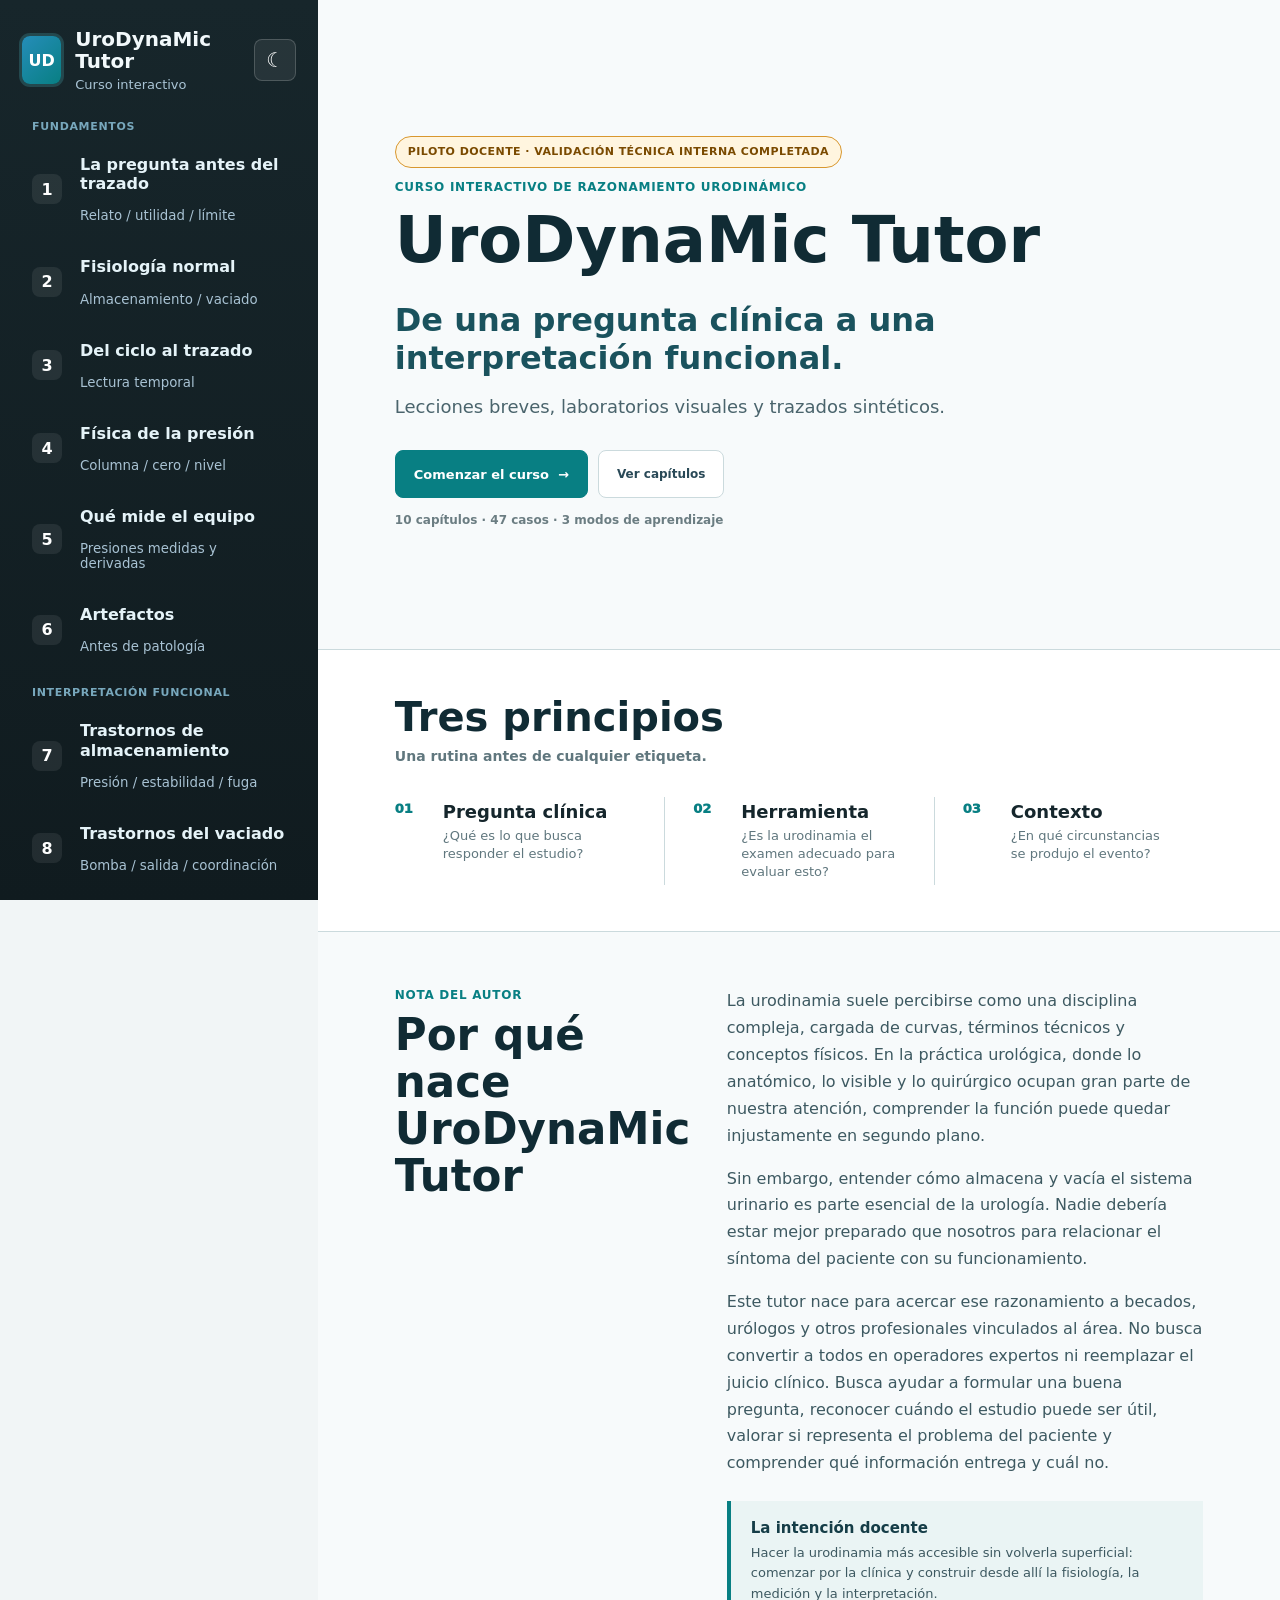
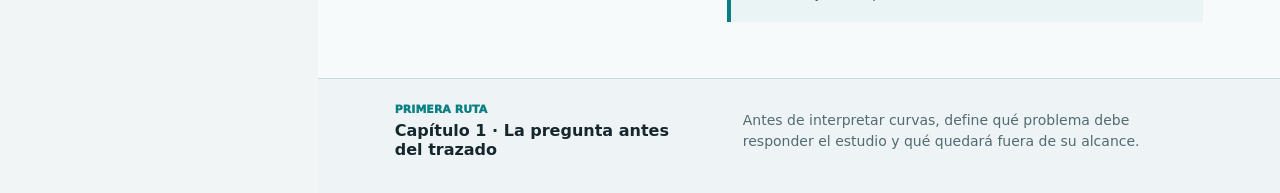
==== commit 4fd992c2: "Publish complete UroDynaMic Tutor pilot" ====
--- a/index.html
+++ b/index.html
@@ -3,9 +3,11 @@
   <head>
     <meta charset="utf-8" />
     <meta name="viewport" content="width=device-width, initial-scale=1" />
+    <meta name="description" content="Curso interactivo para aprender a razonar e interpretar trazados urodinámicos sintéticos." />
+    <meta name="theme-color" content="#0d777b" />
     <title>UroDynaMic Tutor - Curso interactivo</title>
     <link rel="icon" href="data:," />
-    <link rel="stylesheet" href="styles.css?v=20260722-cover-principles-v1" />
+    <link rel="stylesheet" href="styles.css?v=20260811-physiology-first-v1" />
   </head>
   <body>
     <div class="app-shell">
@@ -47,8 +49,8 @@
           <p class="course-section-label">Fundamentos</p>
           <button type="button" class="course-item active" data-chapter="thinking">
             <span>1</span>
-            <strong>Cómo pensar una urodinamia</strong>
-            <small>Pregunta + técnica + instrumento</small>
+            <strong>La pregunta antes del trazado</strong>
+            <small>Relato / utilidad / límite</small>
           </button>
           <button type="button" class="course-item" data-chapter="physiology">
             <span>2</span>
@@ -120,6 +122,7 @@
         <section class="course-cover view-panel" id="courseCover" data-view-panel="cover">
           <div class="cover-hero">
             <div class="cover-copy">
+              <p class="product-status-badge">Piloto docente · validación técnica interna completada</p>
               <p class="overline">Curso interactivo de razonamiento urodinámico</p>
               <h1>UroDynaMic Tutor</h1>
               <p class="cover-thesis">De una pregunta clínica a una interpretación funcional.</p>
@@ -148,22 +151,40 @@
             </ol>
           </section>
 
+          <section class="cover-editorial" aria-labelledby="editorialTitle">
+            <header>
+              <p class="overline">Nota del autor</p>
+              <h2 id="editorialTitle">Por qué nace UroDynaMic Tutor</h2>
+            </header>
+            <div class="cover-editorial-copy">
+              <p>La urodinamia suele percibirse como una disciplina compleja, cargada de curvas, términos técnicos y conceptos físicos. En la práctica urológica, donde lo anatómico, lo visible y lo quirúrgico ocupan gran parte de nuestra atención, comprender la función puede quedar injustamente en segundo plano.</p>
+              <p>Sin embargo, entender cómo almacena y vacía el sistema urinario es parte esencial de la urología. Nadie debería estar mejor preparado que nosotros para relacionar el síntoma del paciente con su funcionamiento.</p>
+              <p>Este tutor nace para acercar ese razonamiento a becados, urólogos y otros profesionales vinculados al área. No busca convertir a todos en operadores expertos ni reemplazar el juicio clínico. Busca ayudar a formular una buena pregunta, reconocer cuándo el estudio puede ser útil, valorar si representa el problema del paciente y comprender qué información entrega y cuál no.</p>
+            </div>
+            <aside>
+              <strong>La intención docente</strong>
+              <p>Hacer la urodinamia más accesible sin volverla superficial: comenzar por la clínica y construir desde allí la fisiología, la medición y la interpretación.</p>
+            </aside>
+          </section>
+
           <section class="cover-next" aria-label="Inicio de la ruta docente">
             <div>
               <span>Primera ruta</span>
-              <strong>Capítulo 1 · Cómo pensar una urodinamia</strong>
-            </div>
-            <p>Antes de interpretar curvas, aprende a separar señal, inferencia y límite.</p>
+              <strong>Capítulo 1 · La pregunta antes del trazado</strong>
+            </div>
+            <p>Antes de interpretar curvas, define qué problema debe responder el estudio y qué quedará fuera de su alcance.</p>
           </section>
         </section>
 
         <header class="stage-header" id="stageHeader" hidden>
           <div>
+            <p class="product-status-inline">Piloto docente · validación técnica interna completada</p>
             <p class="overline" id="stageBlock">Bloque I · Fundamentos antes de interpretar curvas</p>
-            <h2 id="chapterTitle">Cómo pensar una urodinamia</h2>
+            <h2 id="chapterTitle">La pregunta antes del trazado</h2>
           </div>
-          <div class="progress-box" aria-label="Progreso del piloto">
-            <span id="progressLabel">Lección 1 de 7</span>
+          <div class="progress-box" aria-label="Dominio de competencias">
+            <span id="progressLabel">Dominio · sin evidencia</span>
+            <small id="progressDetail">Lección 1 de 18</small>
             <div class="progress-track"><div id="progressFill"></div></div>
             <button type="button" id="resetProgress" class="small-action">Reiniciar ruta</button>
           </div>
@@ -181,6 +202,10 @@
           <button type="button" data-view="practice" aria-pressed="false">
             <span>3</span>
             <div><strong>Práctica</strong><small>Aplicarlo al trazado</small></div>
+          </button>
+          <button type="button" data-view="assessment" aria-pressed="false">
+            <span>4</span>
+            <div><strong>Evaluación</strong><small>Demostrar dominio</small></div>
           </button>
         </nav>
 
@@ -207,6 +232,8 @@
               <p class="lesson-text" id="screenText"></p>
 
               <div class="lesson-prompt" id="lessonPrompt"></div>
+
+              <aside class="chapter-governance" id="chapterGovernance" aria-label="Estado científico del capítulo"></aside>
 
               <details class="context-panel" id="contextPanel">
                 <summary>
@@ -266,6 +293,7 @@
               <h3>Rutina de lectura antes de poner etiquetas</h3>
             </div>
             <ol id="routineSteps" class="routine-steps"></ol>
+            <div class="routine-focus" id="routineFocus" aria-live="polite"></div>
           </section>
 
           <section class="interactive-zone">
@@ -277,6 +305,22 @@
                 </div>
                 <div class="scenario-tabs" id="scenarioTabs" role="tablist" aria-label="Trazados de este capítulo"></div>
               </div>
+
+              <section class="trace-challenge" id="traceChallenge" aria-label="Reto de localización sobre el trazado">
+                <div class="trace-challenge-copy">
+                  <p class="overline">Reto de localización</p>
+                  <strong id="traceChallengePrompt">Encuentra el evento antes de ver la guía.</strong>
+                  <p id="traceChallengeInstructions">Activa el reto y marca directamente sobre el trazado.</p>
+                </div>
+                <div class="trace-challenge-actions">
+                  <button type="button" id="startTraceChallenge" class="secondary-action">Iniciar reto</button>
+                  <button type="button" id="noFocalEvent" class="secondary-action" hidden>No hay evento focal</button>
+                  <button type="button" id="resetTraceChallenge" class="secondary-action" hidden>Reintentar</button>
+                </div>
+                <div class="trace-challenge-feedback" id="traceChallengeFeedback" aria-live="polite">
+                  La guía permanece visible hasta que inicies el reto.
+                </div>
+              </section>
 
               <div class="trace-toolbar">
                 <label><input type="checkbox" data-layer="pves" checked /> Vesical (Pves)</label>
@@ -287,40 +331,95 @@
                 <label><input type="checkbox" data-layer="events" checked /> Eventos</label>
               </div>
 
+              <div
+                class="trace-focus-toolbar"
+                id="traceFocusControls"
+                role="group"
+                aria-label="Enfocar una señal del trazado"
+              ></div>
+
               <div class="trace-event-card" id="traceEventCard"></div>
 
               <div class="trace-canvas">
-                <svg id="traceSvg" viewBox="0 0 1060 470" role="img" aria-label="Trazado urodinámico docente sintético"></svg>
-              </div>
-
-              <section class="trace-challenge" id="traceChallenge" aria-label="Reto de localización sobre el trazado">
-                <div class="trace-challenge-copy">
-                  <p class="overline">Reto de localización</p>
-                  <strong id="traceChallengePrompt">Encuentra el evento antes de ver la guía.</strong>
-                  <p id="traceChallengeInstructions">Activa el reto y marca directamente sobre el trazado.</p>
-                </div>
-                <div class="trace-challenge-actions">
-                  <button type="button" id="startTraceChallenge" class="secondary-action">Iniciar reto</button>
-                  <button type="button" id="noFocalEvent" class="secondary-action" hidden>No hay evento focal</button>
-                  <button type="button" id="resetTraceChallenge" class="secondary-action" hidden>Reintentar</button>
-                </div>
-                <div class="trace-challenge-feedback" id="traceChallengeFeedback" aria-live="polite">
-                  La guía permanece visible hasta que inicies el reto.
-                </div>
-              </section>
+                <svg id="traceSvg" viewBox="0 0 1060 470" role="img" tabindex="0" aria-label="Trazado urodinámico docente sintético"></svg>
+              </div>
+
+              <div class="trace-inspection" aria-label="Inspector del trazado">
+                <label class="trace-scrubber" for="traceScrubber">
+                  <span>Recorrer trazado</span>
+                  <input id="traceScrubber" type="range" min="0" max="100" value="12" />
+                </label>
+                <div class="trace-inspector" id="traceInspector" aria-live="polite"></div>
+              </div>
+
+              <details class="trace-accessibility">
+                <summary>Descripción y tabla accesible del trazado</summary>
+                <p id="traceTextSummary"></p>
+                <div class="trace-table-wrap">
+                  <table>
+                    <thead>
+                      <tr>
+                        <th scope="col">Tiempo</th>
+                        <th scope="col">Pves (rel.)</th>
+                        <th scope="col">Pabd (rel.)</th>
+                        <th scope="col">Pdet (rel.)</th>
+                        <th scope="col">Flujo (rel.)</th>
+                        <th scope="col">Evento</th>
+                      </tr>
+                    </thead>
+                    <tbody id="traceDataTable"></tbody>
+                  </table>
+                </div>
+              </details>
+
             </article>
 
             <article class="coach-panel">
               <p class="overline">Tutor</p>
+              <div class="reasoning-step-badge" id="coachStep" aria-live="polite"></div>
               <h3 id="coachQuestion">Antes de interpretar una curva, ¿qué pregunta falta?</h3>
               <div class="answer-grid" id="answerGrid"></div>
               <div class="coach-feedback" id="coachFeedback">Elige una respuesta. El tutor busca razonamiento, no etiquetas.</div>
             </article>
           </section>
         </div>
+
+        <section class="view-panel assessment-workspace" id="assessmentView" data-view-panel="assessment" hidden>
+          <header class="assessment-intro">
+            <div>
+              <p class="overline">Centro de dominio</p>
+              <h3>Demostrar razonamiento, no solo completar pantallas</h3>
+            </div>
+            <p>Pretest, postest, caso final y constructor de informe utilizan la misma matriz de ocho competencias.</p>
+          </header>
+
+          <section class="mastery-overview" aria-label="Dominio por competencia">
+            <div class="mastery-summary" id="masterySummary"></div>
+            <div class="competency-grid" id="competencyGrid"></div>
+          </section>
+
+          <nav class="assessment-tabs" aria-label="Secciones de evaluación">
+            <button type="button" data-assessment-section="overview">Resumen</button>
+            <button type="button" data-assessment-section="pretest">Pretest</button>
+            <button type="button" data-assessment-section="posttest">Postest</button>
+            <button type="button" data-assessment-section="capstone">Caso final</button>
+            <button type="button" data-assessment-section="report">Informe razonado</button>
+            <button type="button" data-assessment-section="governance">Gobernanza</button>
+            <button type="button" data-assessment-section="instructor">Modo docente</button>
+          </nav>
+
+          <section class="assessment-content" id="assessmentContent" aria-live="polite"></section>
+        </section>
       </main>
     </div>
 
-    <script src="app.js?v=20260722-cover-principles-v1"></script>
+    <script src="course-content.js?v=20260811-physiology-first-v1"></script>
+    <script src="practice-data.js?v=20260811-physiology-first-v1"></script>
+    <script src="lab-data.js?v=20260811-physiology-first-v1"></script>
+    <script src="challenge-data.js?v=20260811-physiology-first-v1"></script>
+    <script src="competency-model.js?v=20260811-physiology-first-v1"></script>
+    <script src="assessment-engine.js?v=20260811-physiology-first-v1"></script>
+    <script src="assessment-ui.js?v=20260811-physiology-first-v1"></script>
+    <script src="app.js?v=20260811-physiology-first-v1"></script>
   </body>
 </html>
--- a/styles.css
+++ b/styles.css
@@ -289,6 +289,31 @@
   text-transform: uppercase;
 }
 
+.product-status-badge,
+.product-status-inline {
+  width: fit-content;
+  max-width: 100%;
+  margin: 0 0 12px;
+  border: 1px solid #d8972f;
+  border-radius: 999px;
+  background: #fff5df;
+  color: #7a4a00;
+  font-size: 11px;
+  font-weight: 900;
+  letter-spacing: 0.04em;
+  line-height: 1.3;
+  text-transform: uppercase;
+  overflow-wrap: anywhere;
+}
+
+.product-status-badge {
+  padding: 8px 12px;
+}
+
+.product-status-inline {
+  padding: 6px 10px;
+}
+
 .progress-box {
   width: min(320px, 35vw);
   display: grid;
@@ -405,6 +430,31 @@
 .practice-view {
   display: grid;
   gap: 18px;
+}
+
+.practice-view.concept-first :is(
+  .reading-routine,
+  .trace-challenge,
+  .trace-toolbar,
+  .trace-focus-toolbar,
+  .trace-canvas,
+  .trace-inspection,
+  .trace-accessibility
+) {
+  display: none;
+}
+
+.practice-view.concept-first .interactive-zone {
+  grid-template-columns: minmax(0, 0.9fr) minmax(340px, 1.1fr);
+  align-items: start;
+}
+
+.practice-view.concept-first .trace-lab {
+  min-height: 0;
+}
+
+.practice-view.concept-first .trace-event-card {
+  margin-top: 18px;
 }
 
 .lesson-layout {
@@ -709,6 +759,60 @@
   grid-template-columns: minmax(0, 1fr) auto;
   gap: 10px;
   align-items: stretch;
+}
+
+.reasoning-step-badge {
+  min-width: 0;
+  border: 1px solid #cfe0e4;
+  border-left: 4px solid var(--teal);
+  border-radius: 0 7px 7px 0;
+  background: #f3f8f9;
+  padding: 10px 12px;
+  display: grid;
+  grid-template-columns: auto auto minmax(0, 1fr);
+  align-items: center;
+  gap: 8px 12px;
+}
+
+.reasoning-step-badge > span {
+  color: var(--teal);
+  font-size: 10px;
+  font-weight: 950;
+  text-transform: uppercase;
+}
+
+.reasoning-step-badge > strong {
+  color: var(--ink);
+  font-size: 13px;
+  white-space: nowrap;
+}
+
+.reasoning-step-badge > small {
+  color: var(--muted);
+  font-size: 11px;
+  line-height: 1.35;
+}
+
+.reasoning-step-badge.answered.good {
+  border-left-color: var(--green);
+  background: #edf8f1;
+}
+
+.reasoning-step-badge.answered.good > span {
+  color: var(--green);
+}
+
+.reasoning-step-badge.answered.warn {
+  border-left-color: var(--amber);
+  background: #fff6e9;
+}
+
+.reasoning-step-badge.answered.warn > span {
+  color: var(--amber);
+}
+
+.coach-panel > .reasoning-step-badge {
+  margin-top: 12px;
 }
 
 .secondary-action {
@@ -1385,6 +1489,10 @@
   gap: 12px;
 }
 
+.accommodation-comparison.single {
+  grid-template-columns: minmax(0, 1fr);
+}
+
 .urinary-tract-card {
   min-width: 0;
   border: 1px solid #d5e3e8;
@@ -3212,6 +3320,64 @@
 
 .artifact-path.pves {
   stroke: var(--blue);
+}
+
+.artifact-comparison {
+  display: grid;
+  grid-template-columns: repeat(2, minmax(0, 1fr));
+  gap: 12px;
+}
+
+.artifact-compare-card {
+  min-width: 0;
+  overflow: hidden;
+  border: 1px solid var(--line);
+  border-top: 4px solid var(--amber);
+  border-radius: 8px;
+  background: #ffffff;
+}
+
+.artifact-compare-card.reference {
+  border-top-color: var(--green);
+}
+
+.artifact-compare-card header {
+  padding: 11px 13px 0;
+  display: flex;
+  align-items: baseline;
+  justify-content: space-between;
+  gap: 10px;
+}
+
+.artifact-compare-card header span {
+  color: var(--green);
+  font-size: 10px;
+  font-weight: 950;
+  text-transform: uppercase;
+}
+
+.artifact-compare-card.comparison header span {
+  color: var(--amber);
+}
+
+.artifact-compare-card header strong {
+  color: var(--ink);
+  font-size: 13px;
+  text-align: right;
+}
+
+.artifact-compare-card .artifact-detective-demo {
+  padding: 2px 8px 0;
+}
+
+.artifact-compare-card > p {
+  min-height: 58px;
+  margin: 0;
+  border-top: 1px solid var(--line);
+  padding: 10px 13px 12px;
+  color: var(--muted);
+  font-size: 12px;
+  line-height: 1.45;
 }
 
 .artifact-route {
@@ -3821,6 +3987,92 @@
   font-weight: 800;
 }
 
+.trace-focus-toolbar {
+  margin-top: 9px;
+  display: flex;
+  flex-wrap: wrap;
+  align-items: center;
+  gap: 7px;
+}
+
+.trace-focus-label {
+  margin-right: 2px;
+  color: var(--muted);
+  font-size: 11px;
+  font-weight: 950;
+  text-transform: uppercase;
+}
+
+.signal-focus-chip {
+  --focus-color: var(--teal);
+  --focus-bg: #e9f5f3;
+  min-height: 34px;
+  border: 1px solid var(--line);
+  border-radius: 7px;
+  background: #ffffff;
+  color: #365063;
+  padding: 0 10px;
+  display: inline-flex;
+  align-items: center;
+  gap: 7px;
+  font-size: 12px;
+  font-weight: 900;
+}
+
+.signal-focus-chip i {
+  width: 10px;
+  height: 10px;
+  flex: 0 0 10px;
+  border-radius: 50%;
+  background: var(--focus-color);
+}
+
+.signal-focus-chip.all i {
+  border: 2px solid var(--focus-color);
+  background: transparent;
+}
+
+.signal-focus-chip.pves {
+  --focus-color: var(--blue);
+  --focus-bg: #edf3fb;
+}
+
+.signal-focus-chip.pabd {
+  --focus-color: var(--amber);
+  --focus-bg: #fff4e5;
+}
+
+.signal-focus-chip.pdet {
+  --focus-color: var(--rose);
+  --focus-bg: #fbeef2;
+}
+
+.signal-focus-chip.flow {
+  --focus-color: var(--green);
+  --focus-bg: #edf7f1;
+}
+
+.signal-focus-chip.emg {
+  --focus-color: var(--cyan);
+  --focus-bg: #edf7fb;
+}
+
+.signal-focus-chip.volume {
+  --focus-color: #7b8da0;
+  --focus-bg: #eef2f5;
+}
+
+.signal-focus-chip:hover,
+.signal-focus-chip.active {
+  border-color: var(--focus-color);
+  background: var(--focus-bg);
+  color: var(--ink);
+}
+
+.signal-focus-chip.active {
+  box-shadow: inset 0 -3px 0 var(--focus-color);
+}
+
 .trace-event-card {
   margin-top: 14px;
   border: 1px solid #d8e6ef;
@@ -4070,6 +4322,7 @@
   stroke-width: 5;
   stroke-linecap: round;
   stroke-linejoin: round;
+  transition: opacity 160ms ease, stroke-width 160ms ease;
 }
 
 .trace-path.pves {
@@ -4097,6 +4350,29 @@
   stroke: #7b8da0;
   stroke-width: 3;
   stroke-dasharray: 10 9;
+}
+
+.trace-canvas svg[data-focus-layer]:not([data-focus-layer="all"]) .trace-path,
+.trace-canvas svg[data-focus-layer]:not([data-focus-layer="all"]) .axis-label {
+  opacity: 0.16;
+}
+
+.trace-canvas svg[data-focus-layer="pves"] :is(.trace-path.pves, .axis-label.pves),
+.trace-canvas svg[data-focus-layer="pabd"] :is(.trace-path.pabd, .axis-label.pabd),
+.trace-canvas svg[data-focus-layer="pdet"] :is(.trace-path.pdet, .axis-label.pdet),
+.trace-canvas svg[data-focus-layer="flow"] :is(.trace-path.flow, .axis-label.flow),
+.trace-canvas svg[data-focus-layer="emg"] :is(.trace-path.emg, .axis-label.emg),
+.trace-canvas svg[data-focus-layer="volume"] :is(.trace-path.volume, .axis-label.volume) {
+  opacity: 1;
+}
+
+.trace-canvas svg[data-focus-layer="pves"] .trace-path.pves,
+.trace-canvas svg[data-focus-layer="pabd"] .trace-path.pabd,
+.trace-canvas svg[data-focus-layer="pdet"] .trace-path.pdet,
+.trace-canvas svg[data-focus-layer="flow"] .trace-path.flow,
+.trace-canvas svg[data-focus-layer="emg"] .trace-path.emg,
+.trace-canvas svg[data-focus-layer="volume"] .trace-path.volume {
+  stroke-width: 7;
 }
 
 .time-marker {
@@ -4219,6 +4495,7 @@
   .reading-routine,
   .clinical-compass,
   .interactive-zone,
+  .practice-view.concept-first .interactive-zone,
   .lab-intro {
     grid-template-columns: 1fr;
   }
@@ -4550,8 +4827,17 @@
   .resistance-presets,
   .reasoning-focus,
   .program-readouts,
-  .artifact-route {
+  .artifact-route,
+  .artifact-comparison {
     grid-template-columns: 1fr;
+  }
+
+  .reasoning-step-badge {
+    grid-template-columns: auto minmax(0, 1fr);
+  }
+
+  .reasoning-step-badge > small {
+    grid-column: 1 / -1;
   }
 
   .urinary-tract-figure {
@@ -4744,6 +5030,10 @@
   }
 
   .interactive-zone {
+    grid-template-columns: minmax(0, 1fr);
+  }
+
+  .practice-view.concept-first .interactive-zone {
     grid-template-columns: minmax(0, 1fr);
   }
 
@@ -4991,6 +5281,38 @@
 }
 
 html[data-theme="dark"] :is(
+  .signal-focus-chip,
+  .reasoning-step-badge,
+  .artifact-compare-card
+) {
+  border-color: #34494f;
+  background: #17262b;
+  color: var(--ink);
+}
+
+html[data-theme="dark"] .signal-focus-chip.active {
+  border-color: var(--focus-color);
+  background: #203137;
+}
+
+html[data-theme="dark"] .reasoning-step-badge.answered.good {
+  border-left-color: var(--green);
+  background: #153627;
+}
+
+html[data-theme="dark"] .reasoning-step-badge.answered.warn {
+  border-left-color: var(--amber);
+  background: #3a2917;
+}
+
+html[data-theme="dark"] :is(
+  .reasoning-step-badge > small,
+  .artifact-compare-card > p
+) {
+  color: #b3c7cc;
+}
+
+html[data-theme="dark"] :is(
   .challenge-feedback.good,
   .coach-feedback.good,
   .trace-challenge-feedback.good,
@@ -5428,6 +5750,62 @@
   line-height: 1.4;
 }
 
+.cover-editorial {
+  padding: 56px clamp(40px, 6vw, 88px);
+  display: grid;
+  grid-template-columns: minmax(260px, 0.72fr) minmax(360px, 1.28fr);
+  gap: 24px 64px;
+  background: #f7fafb;
+  border-bottom: 1px solid var(--line);
+}
+
+.cover-editorial header {
+  align-self: start;
+}
+
+.cover-editorial h2 {
+  max-width: 560px;
+  margin: 10px 0 0;
+  color: #102b34;
+  font-size: clamp(32px, 3.4vw, 48px);
+  line-height: 1.08;
+}
+
+.cover-editorial-copy {
+  max-width: 74ch;
+}
+
+.cover-editorial-copy p {
+  margin: 0 0 16px;
+  color: #3d5961;
+  font-size: 16px;
+  line-height: 1.68;
+}
+
+.cover-editorial-copy p:last-child {
+  margin-bottom: 0;
+}
+
+.cover-editorial aside {
+  grid-column: 2;
+  padding: 18px 20px;
+  border-left: 4px solid var(--teal);
+  background: #eaf4f4;
+}
+
+.cover-editorial aside strong {
+  display: block;
+  color: #153d47;
+  font-size: 15px;
+}
+
+.cover-editorial aside p {
+  margin: 6px 0 0;
+  color: #3d5961;
+  font-size: 13px;
+  line-height: 1.55;
+}
+
 .cover-next {
   padding: 24px clamp(40px, 6vw, 88px) 34px;
   display: grid;
@@ -5575,7 +5953,8 @@
 }
 
 html[data-theme="dark"] .cover-copy h1,
-html[data-theme="dark"] .cover-principles h2 {
+html[data-theme="dark"] .cover-principles h2,
+html[data-theme="dark"] .cover-editorial h2 {
   color: #edf6f7;
 }
 
@@ -5583,12 +5962,24 @@
   color: #99d4d5;
 }
 
-html[data-theme="dark"] :is(.cover-summary, .cover-resume, .cover-next p, .cover-principles p) {
+html[data-theme="dark"] :is(.cover-summary, .cover-resume, .cover-next p, .cover-principles p, .cover-editorial-copy p, .cover-editorial aside p) {
   color: #abc0c5;
 }
 
 html[data-theme="dark"] .cover-principles {
   background: #16262b;
+}
+
+html[data-theme="dark"] .cover-editorial {
+  background: #102126;
+}
+
+html[data-theme="dark"] .cover-editorial aside {
+  background: #173237;
+}
+
+html[data-theme="dark"] .cover-editorial aside strong {
+  color: #d9eeee;
 }
 
 html[data-theme="dark"] .cover-next {
@@ -5630,6 +6021,14 @@
     gap: 24px;
   }
 
+  .cover-editorial {
+    grid-template-columns: 1fr;
+  }
+
+  .cover-editorial aside {
+    grid-column: 1;
+  }
+
   .context-panel-body {
     grid-template-columns: 1fr;
   }
@@ -5673,6 +6072,7 @@
   }
 
   .cover-principles,
+  .cover-editorial,
   .cover-next {
     padding: 28px 20px;
   }
@@ -5735,3 +6135,1776 @@
     grid-template-columns: 1fr;
   }
 }
+
+/* Competency assessment, governance, and trace accessibility */
+
+.workspace-tabs {
+  width: min(980px, 100%);
+  grid-template-columns: repeat(4, minmax(0, 1fr));
+}
+
+.progress-box > small {
+  color: var(--muted);
+  font-size: 11px;
+  font-weight: 700;
+}
+
+.chapter-governance {
+  padding: 11px 14px;
+  display: grid;
+  grid-template-columns: max-content minmax(0, 1fr);
+  gap: 2px 12px;
+  border-left: 3px solid var(--green);
+  background: rgba(38, 119, 79, 0.07);
+}
+
+.chapter-governance > span {
+  color: var(--green);
+  font-size: 10px;
+  font-weight: 900;
+  letter-spacing: 0;
+  text-transform: uppercase;
+}
+
+.chapter-governance > strong {
+  font-size: 12px;
+}
+
+.chapter-governance > small {
+  grid-column: 1 / -1;
+  color: var(--muted);
+  font-size: 11px;
+  line-height: 1.4;
+}
+
+.chapter-governance.pending {
+  border-left-color: var(--amber);
+  background: rgba(184, 109, 22, 0.08);
+}
+
+.chapter-governance.pending > span {
+  color: var(--amber);
+}
+
+.trace-path.pabd {
+  stroke-dasharray: 12 7;
+}
+
+.trace-path.pdet {
+  stroke-dasharray: 15 5 3 5;
+}
+
+.trace-path.flow {
+  stroke-dasharray: 3 5;
+}
+
+.user-event-marker.pending {
+  stroke: var(--blue);
+  stroke-dasharray: 6 5;
+}
+
+.user-event-point.pending {
+  fill: var(--blue);
+}
+
+.user-event-label.pending {
+  fill: var(--blue);
+}
+
+.trace-accessibility {
+  border-top: 1px solid var(--line);
+}
+
+.trace-accessibility summary {
+  padding: 14px 0;
+  color: var(--teal);
+  cursor: pointer;
+  font-size: 12px;
+  font-weight: 900;
+}
+
+.trace-accessibility > p {
+  max-width: 82ch;
+  margin: 0 0 15px;
+  color: var(--muted);
+  font-size: 13px;
+  line-height: 1.55;
+}
+
+.trace-table-wrap,
+.governance-table-wrap {
+  overflow-x: auto;
+}
+
+.trace-table-wrap table,
+.governance-table-wrap table {
+  width: 100%;
+  border-collapse: collapse;
+  font-size: 12px;
+}
+
+.trace-table-wrap :is(th, td),
+.governance-table-wrap :is(th, td) {
+  padding: 9px 11px;
+  border-bottom: 1px solid var(--line);
+  text-align: left;
+  white-space: nowrap;
+}
+
+.trace-table-wrap thead th,
+.governance-table-wrap thead th {
+  color: var(--muted);
+  font-size: 10px;
+  text-transform: uppercase;
+}
+
+.assessment-workspace {
+  width: min(1240px, 100%);
+  margin: 0 auto;
+  display: grid;
+  gap: 24px;
+}
+
+.assessment-intro {
+  padding: 8px 0 20px;
+  display: grid;
+  grid-template-columns: minmax(0, 1.1fr) minmax(280px, 0.9fr);
+  gap: 36px;
+  align-items: end;
+  border-bottom: 1px solid var(--line);
+}
+
+.assessment-intro h3 {
+  margin: 8px 0 0;
+  max-width: 750px;
+  font-size: 30px;
+  line-height: 1.15;
+}
+
+.assessment-intro > p {
+  margin: 0;
+  color: var(--muted);
+  line-height: 1.55;
+}
+
+.mastery-dashboard {
+  display: grid;
+  grid-template-columns: 220px minmax(0, 1fr);
+  gap: 28px;
+  align-items: start;
+}
+
+.mastery-summary {
+  min-height: 154px;
+  padding: 22px 0;
+  display: grid;
+  align-content: start;
+  gap: 4px;
+  border-top: 4px solid var(--teal);
+  border-bottom: 1px solid var(--line);
+}
+
+.mastery-summary span {
+  color: var(--muted);
+  font-size: 11px;
+  font-weight: 900;
+  text-transform: uppercase;
+}
+
+.mastery-summary strong {
+  font-size: 43px;
+  line-height: 1;
+}
+
+.mastery-summary p {
+  margin: 8px 0 0;
+  color: var(--muted);
+  font-size: 12px;
+  line-height: 1.4;
+}
+
+.competency-grid {
+  display: grid;
+  grid-template-columns: repeat(4, minmax(0, 1fr));
+  gap: 10px;
+}
+
+.competency-item {
+  min-width: 0;
+  min-height: 154px;
+  padding: 14px;
+  border: 1px solid var(--line);
+  border-radius: 6px;
+  background: var(--surface);
+}
+
+.competency-item header {
+  display: flex;
+  justify-content: space-between;
+  gap: 8px;
+  align-items: baseline;
+}
+
+.competency-item header strong {
+  font-size: 13px;
+}
+
+.competency-item header span {
+  color: var(--muted);
+  font-size: 10px;
+  font-weight: 800;
+}
+
+.competency-item p {
+  margin: 10px 0 8px;
+  color: var(--muted);
+  font-size: 11px;
+  line-height: 1.4;
+}
+
+.competency-item small {
+  color: var(--muted);
+  font-size: 10px;
+}
+
+.competency-meter {
+  height: 5px;
+  margin-top: 10px;
+  overflow: hidden;
+  border-radius: 999px;
+  background: #dce7e9;
+}
+
+.competency-meter i {
+  display: block;
+  height: 100%;
+  background: var(--teal);
+}
+
+.competency-item.level-initial .competency-meter i {
+  background: var(--rose);
+}
+
+.competency-item.level-developing .competency-meter i {
+  background: var(--amber);
+}
+
+.competency-item.level-mastery .competency-meter i {
+  background: var(--green);
+}
+
+.assessment-tabs {
+  display: flex;
+  gap: 0;
+  overflow-x: auto;
+  border-bottom: 1px solid var(--line);
+}
+
+.assessment-tabs button {
+  flex: 0 0 auto;
+  min-height: 46px;
+  padding: 0 16px;
+  border: 0;
+  border-bottom: 3px solid transparent;
+  background: transparent;
+  color: var(--muted);
+  font-size: 12px;
+  font-weight: 850;
+}
+
+.assessment-tabs button.active {
+  border-bottom-color: var(--teal);
+  color: var(--teal);
+}
+
+.assessment-content {
+  min-height: 480px;
+}
+
+.assessment-section {
+  display: grid;
+  gap: 24px;
+}
+
+.assessment-section-head {
+  display: grid;
+  grid-template-columns: minmax(0, 1fr) minmax(260px, 0.7fr);
+  gap: 30px;
+  align-items: end;
+}
+
+.assessment-section-head h4 {
+  margin: 6px 0 0;
+  font-size: 24px;
+  line-height: 1.2;
+}
+
+.assessment-section-head > p {
+  margin: 0;
+  color: var(--muted);
+  font-size: 13px;
+  line-height: 1.5;
+}
+
+.assessment-status-grid {
+  display: grid;
+  grid-template-columns: repeat(4, minmax(0, 1fr));
+  gap: 10px;
+}
+
+.assessment-status {
+  min-height: 130px;
+  padding: 16px;
+  border: 1px solid var(--line);
+  border-radius: 6px;
+  background: var(--surface);
+}
+
+.assessment-status span {
+  color: var(--muted);
+  font-size: 11px;
+  font-weight: 800;
+}
+
+.assessment-status strong {
+  display: block;
+  margin-top: 12px;
+  font-size: 20px;
+}
+
+.assessment-status p {
+  margin: 7px 0 0;
+  color: var(--muted);
+  font-size: 11px;
+  line-height: 1.4;
+}
+
+.assessment-actions-band {
+  padding: 24px 0;
+  grid-template-columns: minmax(0, 1fr) max-content;
+  align-items: center;
+  border-top: 1px solid var(--line);
+  border-bottom: 1px solid var(--line);
+}
+
+.assessment-actions-band h4 {
+  margin: 5px 0 0;
+  font-size: 19px;
+}
+
+.assessment-action-row {
+  display: flex;
+  flex-wrap: wrap;
+  gap: 9px;
+}
+
+.institutional-note {
+  padding-left: 16px;
+  gap: 4px;
+  border-left: 3px solid var(--blue);
+}
+
+.institutional-note p {
+  margin: 0;
+  color: var(--muted);
+  font-size: 12px;
+}
+
+.exam-shell {
+  gap: 28px;
+}
+
+.exam-list {
+  list-style: none;
+  margin: 0;
+  padding: 0;
+  display: grid;
+  gap: 0;
+  border-top: 1px solid var(--line);
+}
+
+.exam-item {
+  padding: 25px 0;
+  display: grid;
+  gap: 16px;
+  border-bottom: 1px solid var(--line);
+}
+
+.exam-item > header {
+  display: grid;
+  grid-template-columns: 34px minmax(0, 1fr);
+  gap: 12px;
+}
+
+.exam-item > header > span {
+  color: var(--teal);
+  font-size: 12px;
+  font-weight: 900;
+}
+
+.exam-item > header small {
+  display: block;
+  margin-bottom: 5px;
+  color: var(--muted);
+  font-size: 10px;
+  text-transform: uppercase;
+}
+
+.exam-item > header strong {
+  display: block;
+  max-width: 82ch;
+  font-size: 15px;
+  line-height: 1.4;
+}
+
+.exam-options {
+  margin-left: 46px;
+  display: grid;
+  grid-template-columns: repeat(2, minmax(0, 1fr));
+  gap: 8px;
+}
+
+.exam-options label,
+.capstone-questions fieldset label {
+  min-height: 54px;
+  padding: 10px 12px;
+  display: grid;
+  grid-template-columns: 18px 24px minmax(0, 1fr);
+  gap: 8px;
+  align-items: center;
+  border: 1px solid var(--line);
+  border-radius: 6px;
+  background: var(--surface);
+  cursor: pointer;
+}
+
+.exam-options label > span,
+.capstone-questions fieldset label > span {
+  color: var(--teal);
+  font-size: 11px;
+  font-weight: 900;
+}
+
+.exam-options label > b,
+.capstone-questions fieldset label > b {
+  font-size: 12px;
+  line-height: 1.35;
+}
+
+.exam-options label.correct-option {
+  border-color: rgba(38, 119, 79, 0.6);
+  background: rgba(38, 119, 79, 0.08);
+}
+
+.exam-feedback {
+  margin-left: 46px;
+  padding: 13px 15px;
+  border-left: 3px solid var(--green);
+  background: rgba(38, 119, 79, 0.07);
+}
+
+.exam-feedback.warn {
+  border-left-color: var(--amber);
+  background: rgba(184, 109, 22, 0.08);
+}
+
+.exam-feedback p {
+  margin: 4px 0 0;
+  color: var(--muted);
+  font-size: 12px;
+  line-height: 1.45;
+}
+
+.text-action {
+  margin-top: 9px;
+  padding: 0;
+  border: 0;
+  background: transparent;
+  color: var(--teal);
+  font-size: 12px;
+  font-weight: 900;
+}
+
+.adaptive-summary {
+  padding: 17px;
+  border-left: 4px solid var(--green);
+  background: rgba(38, 119, 79, 0.07);
+}
+
+.adaptive-summary.warn {
+  border-left-color: var(--amber);
+  background: rgba(184, 109, 22, 0.08);
+}
+
+.adaptive-summary > p {
+  margin: 4px 0 0;
+  color: var(--muted);
+}
+
+.adaptive-summary ul {
+  margin: 12px 0 0;
+  padding: 0;
+  list-style: none;
+  display: grid;
+  gap: 12px;
+}
+
+.adaptive-summary li {
+  display: grid;
+  grid-template-columns: minmax(0, 1fr) max-content;
+  gap: 3px 14px;
+}
+
+.adaptive-summary li p {
+  grid-column: 1 / -1;
+  margin: 0;
+  color: var(--muted);
+  font-size: 12px;
+}
+
+.assessment-submit-row {
+  padding-top: 18px;
+  display: flex;
+  justify-content: space-between;
+  gap: 18px;
+  align-items: center;
+  border-top: 1px solid var(--line);
+  color: var(--muted);
+  font-size: 12px;
+}
+
+.assessment-message {
+  min-height: 20px;
+  color: var(--rose);
+  font-size: 12px;
+  font-weight: 800;
+}
+
+.capstone-context {
+  padding: 17px 0;
+  display: grid;
+  grid-template-columns: 130px minmax(0, 1fr);
+  gap: 7px 18px;
+  border-top: 1px solid var(--line);
+  border-bottom: 1px solid var(--line);
+}
+
+.capstone-context p {
+  margin: 0;
+  color: var(--muted);
+  line-height: 1.45;
+}
+
+.capstone-trace-wrap {
+  overflow-x: auto;
+}
+
+.capstone-trace {
+  width: 100%;
+  min-width: 720px;
+  display: block;
+  border: 1px solid var(--line);
+  background: var(--surface);
+}
+
+.capstone-grid line {
+  stroke: var(--line);
+}
+
+.capstone-labels text {
+  fill: var(--muted);
+  font-size: 12px;
+  font-weight: 800;
+}
+
+.capstone-position-band {
+  fill: rgba(184, 109, 22, 0.12);
+}
+
+.capstone-line {
+  fill: none;
+  stroke-width: 3;
+}
+
+.capstone-line.pves {
+  stroke: var(--cyan);
+}
+
+.capstone-line.pabd {
+  stroke: var(--amber);
+  stroke-dasharray: 12 7;
+}
+
+.capstone-line.pdet {
+  stroke: var(--rose);
+  stroke-dasharray: 15 5 3 5;
+}
+
+.capstone-line.flow {
+  stroke: var(--green);
+  stroke-dasharray: 3 5;
+}
+
+.capstone-marker {
+  stroke: var(--blue);
+  stroke-width: 3;
+  stroke-dasharray: 6 5;
+}
+
+.capstone-trace-wrap > p {
+  margin: 9px 0 0;
+  color: var(--muted);
+  font-size: 12px;
+}
+
+.capstone-questions {
+  display: grid;
+  gap: 20px;
+}
+
+.capstone-questions fieldset {
+  margin: 0;
+  padding: 0;
+  display: grid;
+  grid-template-columns: repeat(2, minmax(0, 1fr));
+  gap: 8px;
+  border: 0;
+}
+
+.capstone-questions legend {
+  width: 100%;
+  margin-bottom: 10px;
+  font-size: 14px;
+  font-weight: 850;
+}
+
+.capstone-text-field {
+  display: grid;
+  gap: 6px;
+}
+
+.capstone-text-field > span {
+  color: var(--muted);
+  font-size: 12px;
+}
+
+.capstone-text-field textarea,
+.report-fields textarea {
+  width: 100%;
+  resize: vertical;
+  border: 1px solid var(--line);
+  border-radius: 6px;
+  background: var(--surface);
+  color: var(--ink);
+  padding: 12px;
+  font: inherit;
+  line-height: 1.45;
+}
+
+.capstone-result {
+  padding: 19px 0;
+  display: grid;
+  gap: 17px;
+  border-top: 3px solid var(--teal);
+}
+
+.capstone-result > header {
+  display: flex;
+  justify-content: space-between;
+  gap: 20px;
+}
+
+.capstone-result > header span {
+  color: var(--muted);
+  font-size: 12px;
+}
+
+.capstone-result dl {
+  margin: 0;
+  display: grid;
+  gap: 0;
+}
+
+.capstone-result dl > div {
+  padding: 11px 0;
+  display: grid;
+  grid-template-columns: 145px minmax(0, 1fr);
+  gap: 18px;
+  border-top: 1px solid var(--line);
+}
+
+.capstone-result dt {
+  color: var(--teal);
+  font-size: 11px;
+  font-weight: 900;
+}
+
+.capstone-result dd {
+  margin: 0;
+  font-size: 12px;
+  line-height: 1.45;
+}
+
+.review-check {
+  color: var(--muted);
+  font-size: 12px;
+}
+
+.report-fields {
+  display: grid;
+  gap: 0;
+  border-top: 1px solid var(--line);
+}
+
+.report-fields > label {
+  padding: 20px 0;
+  display: grid;
+  grid-template-columns: 38px minmax(0, 1fr);
+  gap: 12px;
+  border-bottom: 1px solid var(--line);
+}
+
+.report-fields > label > span {
+  color: var(--teal);
+  font-size: 12px;
+  font-weight: 900;
+}
+
+.report-fields > label > div {
+  display: grid;
+  gap: 7px;
+}
+
+.report-fields small {
+  color: var(--muted);
+}
+
+.report-fields aside {
+  padding: 12px 14px;
+  border-left: 3px solid var(--blue);
+  background: rgba(49, 95, 168, 0.07);
+}
+
+.report-fields aside p {
+  margin: 4px 0 0;
+  color: var(--muted);
+  font-size: 12px;
+  line-height: 1.45;
+}
+
+.governance-meta {
+  margin: 0;
+  display: grid;
+  grid-template-columns: repeat(auto-fit, minmax(150px, 1fr));
+  border-top: 1px solid var(--line);
+  border-bottom: 1px solid var(--line);
+}
+
+.governance-beta-note {
+  margin: 0;
+  padding: 14px 16px;
+  border-left: 4px solid var(--amber);
+  background: #fff8e9;
+  color: #654618;
+  font-size: 13px;
+  font-weight: 750;
+  line-height: 1.5;
+}
+
+.governance-meta > div {
+  padding: 16px;
+  border-left: 1px solid var(--line);
+}
+
+.governance-meta > div:first-child {
+  border-left: 0;
+}
+
+.governance-meta dt {
+  color: var(--muted);
+  font-size: 10px;
+  font-weight: 900;
+  text-transform: uppercase;
+}
+
+.governance-meta dd {
+  margin: 7px 0 0;
+  font-size: 13px;
+  font-weight: 800;
+}
+
+.status-tag {
+  color: var(--green);
+  font-weight: 800;
+}
+
+.status-tag.pending {
+  color: var(--amber);
+}
+
+.governance-links {
+  display: flex;
+  flex-wrap: wrap;
+  gap: 14px;
+}
+
+.governance-links a {
+  color: var(--teal);
+  font-size: 12px;
+  font-weight: 850;
+}
+
+textarea:focus-visible,
+summary:focus-visible,
+svg[tabindex]:focus-visible {
+  outline: 3px solid rgba(45, 159, 206, 0.55);
+  outline-offset: 3px;
+}
+
+html[data-theme="dark"] :is(
+  .competency-item,
+  .assessment-status,
+  .exam-options label,
+  .capstone-questions fieldset label,
+  .capstone-trace,
+  .capstone-text-field textarea,
+  .report-fields textarea
+) {
+  background: #17282d;
+  border-color: var(--line);
+  color: var(--ink);
+}
+
+html[data-theme="dark"] .competency-meter {
+  background: #2b4249;
+}
+
+html[data-theme="dark"] :is(.chapter-governance, .adaptive-summary, .exam-feedback) {
+  background: #16302a;
+}
+
+html[data-theme="dark"] :is(.chapter-governance.pending, .adaptive-summary.warn, .exam-feedback.warn) {
+  background: #332819;
+}
+
+html[data-theme="dark"] :is(.product-status-badge, .product-status-inline, .governance-beta-note) {
+  border-color: #9c6d2a;
+  background: #332819;
+  color: #f7d79b;
+}
+
+html[data-theme="dark"] .report-fields aside {
+  background: #192b40;
+}
+
+@media (max-width: 1280px) {
+  .competency-grid {
+    grid-template-columns: repeat(2, minmax(0, 1fr));
+  }
+
+  .assessment-status-grid {
+    grid-template-columns: repeat(2, minmax(0, 1fr));
+  }
+}
+
+@media (max-width: 1100px) {
+  .workspace-tabs {
+    grid-template-columns: repeat(2, minmax(0, 1fr));
+  }
+
+  .workspace-tabs button:nth-child(3) {
+    border-left: 0;
+    border-top: 1px solid var(--line);
+  }
+
+  .workspace-tabs button:nth-child(4) {
+    border-top: 1px solid var(--line);
+  }
+
+  .assessment-intro,
+  .mastery-dashboard,
+  .assessment-section-head {
+    grid-template-columns: 1fr;
+  }
+
+  .mastery-summary {
+    min-height: 0;
+  }
+}
+
+@media (max-width: 720px) {
+  .workspace-tabs {
+    grid-template-columns: 1fr 1fr;
+  }
+
+  .workspace-tabs button {
+    min-height: 52px;
+    padding: 8px 9px;
+    grid-template-columns: 24px minmax(0, 1fr);
+    gap: 7px;
+  }
+
+  .workspace-tabs button > span {
+    width: 24px;
+    height: 24px;
+  }
+
+  .assessment-intro h3 {
+    font-size: 24px;
+  }
+
+  .competency-grid,
+  .assessment-status-grid,
+  .exam-options,
+  .capstone-questions fieldset,
+  .governance-meta {
+    grid-template-columns: 1fr;
+  }
+
+  .assessment-actions-band {
+    grid-template-columns: 1fr;
+  }
+
+  .assessment-action-row,
+  .assessment-action-row button {
+    width: 100%;
+  }
+
+  .exam-options,
+  .exam-feedback {
+    margin-left: 0;
+  }
+
+  .assessment-submit-row,
+  .capstone-result > header {
+    align-items: stretch;
+    flex-direction: column;
+  }
+
+  .capstone-context,
+  .capstone-result dl > div {
+    grid-template-columns: 1fr;
+  }
+
+  .governance-meta > div {
+    border-left: 0;
+    border-top: 1px solid var(--line);
+  }
+
+  .governance-meta > div:first-child {
+    border-top: 0;
+  }
+
+  .chapter-governance {
+    grid-template-columns: 1fr;
+  }
+
+  .chapter-governance > small {
+    grid-column: 1;
+  }
+}
+
+.trace-case-meta {
+  margin-bottom: 8px;
+  display: flex;
+  flex-wrap: wrap;
+  gap: 6px;
+}
+
+.trace-case-meta span {
+  padding: 4px 7px;
+  border: 1px solid var(--line);
+  border-radius: 4px;
+  color: var(--muted);
+  font-size: 9px;
+  font-weight: 900;
+  text-transform: uppercase;
+}
+
+.instructor-meta {
+  margin: 0;
+  display: grid;
+  grid-template-columns: repeat(2, minmax(0, 1fr));
+  border-top: 1px solid var(--line);
+  border-bottom: 1px solid var(--line);
+}
+
+.instructor-meta > div {
+  padding: 17px 0;
+}
+
+.instructor-meta > div + div {
+  padding-left: 24px;
+  border-left: 1px solid var(--line);
+}
+
+.instructor-meta dt {
+  color: var(--muted);
+  font-size: 10px;
+  font-weight: 900;
+  text-transform: uppercase;
+}
+
+.instructor-meta dd {
+  margin: 6px 0 0;
+  font-size: 13px;
+  font-weight: 800;
+}
+
+.instructor-columns {
+  display: grid;
+  grid-template-columns: repeat(2, minmax(0, 1fr));
+  gap: 28px;
+}
+
+.instructor-columns section {
+  padding-top: 16px;
+  border-top: 3px solid var(--teal);
+}
+
+.instructor-columns h5,
+.instructor-sequence h5 {
+  margin: 0 0 11px;
+  font-size: 15px;
+}
+
+.instructor-columns ul {
+  margin: 0;
+  padding-left: 19px;
+  color: var(--muted);
+  font-size: 12px;
+  line-height: 1.55;
+}
+
+.instructor-sequence {
+  padding-top: 20px;
+  border-top: 1px solid var(--line);
+}
+
+.instructor-sequence ol {
+  list-style: none;
+  margin: 0;
+  padding: 0;
+  display: grid;
+  grid-template-columns: repeat(4, minmax(0, 1fr));
+}
+
+.instructor-sequence li {
+  min-width: 0;
+  padding: 13px 17px;
+  display: grid;
+  grid-template-columns: 28px minmax(0, 1fr);
+  gap: 8px;
+  border-left: 1px solid var(--line);
+}
+
+.instructor-sequence li:first-child {
+  padding-left: 0;
+  border-left: 0;
+}
+
+.instructor-sequence li > span {
+  color: var(--teal);
+  font-size: 11px;
+  font-weight: 900;
+}
+
+.instructor-sequence strong {
+  font-size: 12px;
+}
+
+.instructor-sequence p {
+  margin: 4px 0 0;
+  color: var(--muted);
+  font-size: 11px;
+  line-height: 1.4;
+}
+
+.instructor-guide-link {
+  display: inline-flex;
+  align-items: center;
+  justify-content: center;
+  text-decoration: none;
+}
+
+@media (max-width: 900px) {
+  .instructor-sequence ol {
+    grid-template-columns: repeat(2, minmax(0, 1fr));
+  }
+
+  .instructor-sequence li:nth-child(3) {
+    padding-left: 0;
+    border-left: 0;
+    border-top: 1px solid var(--line);
+  }
+
+  .instructor-sequence li:nth-child(4) {
+    border-top: 1px solid var(--line);
+  }
+}
+
+@media (max-width: 720px) {
+  .instructor-meta,
+  .instructor-columns,
+  .instructor-sequence ol {
+    grid-template-columns: 1fr;
+  }
+
+  .instructor-meta > div + div {
+    padding-left: 0;
+    border-top: 1px solid var(--line);
+    border-left: 0;
+  }
+
+  .instructor-sequence li,
+  .instructor-sequence li:nth-child(3),
+  .instructor-sequence li:nth-child(4) {
+    padding: 14px 0;
+    border-top: 1px solid var(--line);
+    border-left: 0;
+  }
+
+  .instructor-sequence li:first-child {
+    border-top: 0;
+  }
+}
+
+/* Prototype polish: guided labs, qualitative diagrams, and trace inspection. */
+.demo-mission {
+  margin: 18px 0 22px;
+  padding: 16px 0;
+  border-top: 1px solid var(--line);
+  border-bottom: 1px solid var(--line);
+  display: grid;
+  grid-template-columns: minmax(210px, 0.9fr) minmax(0, 1.7fr) auto;
+  gap: 20px;
+  align-items: center;
+}
+
+.demo-mission-question {
+  min-width: 0;
+}
+
+.demo-mission-question > span,
+.routine-focus > span,
+.trace-inspector-context > span {
+  display: block;
+  color: var(--teal);
+  font-size: 10px;
+  font-weight: 900;
+  text-transform: uppercase;
+  letter-spacing: 0;
+}
+
+.demo-mission-question > strong {
+  display: block;
+  margin-top: 5px;
+  font-size: 18px;
+  line-height: 1.25;
+}
+
+.demo-mission-steps {
+  list-style: none;
+  margin: 0;
+  padding: 0;
+  display: grid;
+  grid-template-columns: repeat(3, minmax(0, 1fr));
+}
+
+.demo-mission-steps li {
+  min-width: 0;
+  padding: 2px 14px;
+  border-left: 1px solid var(--line);
+  display: grid;
+  grid-template-columns: 24px minmax(0, 1fr);
+  gap: 8px;
+  align-items: start;
+}
+
+.demo-mission-steps li > span {
+  width: 24px;
+  height: 24px;
+  border-radius: 50%;
+  display: grid;
+  place-items: center;
+  background: rgba(8, 127, 131, 0.1);
+  color: var(--teal);
+  font-size: 11px;
+  font-weight: 900;
+}
+
+.demo-mission-steps b {
+  font-size: 12px;
+}
+
+.demo-mission-steps p {
+  margin: 3px 0 0;
+  color: var(--muted);
+  font-size: 11px;
+  line-height: 1.35;
+}
+
+.demo-reset {
+  min-height: 38px;
+  padding: 8px 11px;
+  border: 1px solid var(--line);
+  border-radius: 6px;
+  background: var(--surface);
+  color: var(--ink);
+  font-size: 12px;
+  font-weight: 850;
+}
+
+.demo-reset:hover {
+  border-color: var(--teal);
+  color: var(--teal);
+}
+
+.demo-control > span {
+  display: flex;
+  justify-content: space-between;
+  gap: 12px;
+}
+
+.demo-control output {
+  color: var(--teal);
+  font-size: 11px;
+  font-weight: 900;
+  text-transform: uppercase;
+}
+
+.tract-visual-shell {
+  min-height: 300px;
+  display: grid;
+  grid-template-columns: minmax(0, 1fr) 64px;
+  gap: 10px;
+  align-items: stretch;
+}
+
+.tract-visual-shell .urinary-tract-figure {
+  min-width: 0;
+  width: 100%;
+  height: 300px;
+}
+
+.qualitative-gauge {
+  padding: 12px 0 8px;
+  display: grid;
+  grid-template-rows: auto minmax(150px, 1fr) auto auto;
+  justify-items: center;
+  gap: 7px;
+}
+
+.qualitative-gauge > span,
+.qualitative-gauge > small {
+  color: var(--muted);
+  font-size: 9px;
+  font-weight: 800;
+  text-align: center;
+  text-transform: uppercase;
+}
+
+.qualitative-gauge > div {
+  width: 18px;
+  min-height: 150px;
+  position: relative;
+  overflow: hidden;
+  border: 1px solid var(--line);
+  border-radius: 4px;
+  background: linear-gradient(180deg, rgba(181, 75, 101, 0.12), rgba(184, 109, 22, 0.12) 48%, rgba(38, 119, 79, 0.12));
+}
+
+.qualitative-gauge i {
+  position: absolute;
+  inset: auto 2px 2px;
+  height: var(--gauge-level);
+  border-radius: 2px;
+  background: var(--green);
+  transition: height 280ms ease, background 280ms ease;
+}
+
+.tract-visual-shell.altered .qualitative-gauge i {
+  background: var(--rose);
+}
+
+.qualitative-gauge > strong {
+  max-width: 64px;
+  color: var(--ink);
+  font-size: 11px;
+  line-height: 1.15;
+  text-align: center;
+}
+
+.tract-visual-shell.altered[data-stage="progressive"] .pressure-arrows,
+.tract-visual-shell.altered[data-stage="high"] .pressure-arrows {
+  animation: pressure-pulse 1.7s ease-in-out infinite;
+}
+
+@keyframes pressure-pulse {
+  0%, 100% { opacity: 0.5; transform: translateY(2px); }
+  50% { opacity: 1; transform: translateY(-3px); }
+}
+
+.resistance-cutaway {
+  margin: 18px 0;
+  padding: 18px 0;
+  border-top: 1px solid var(--line);
+  border-bottom: 1px solid var(--line);
+  display: grid;
+  grid-template-columns: minmax(250px, 0.85fr) minmax(0, 1.15fr);
+  gap: 22px;
+  align-items: center;
+}
+
+.resistance-cutaway-figure {
+  min-height: 190px;
+  position: relative;
+  display: grid;
+  place-items: center;
+  background:
+    linear-gradient(90deg, transparent 49.5%, rgba(8, 127, 131, 0.12) 50%, transparent 50.5%),
+    linear-gradient(180deg, rgba(49, 95, 168, 0.05), rgba(8, 127, 131, 0.04));
+}
+
+.outlet-cross-section {
+  width: 188px;
+  height: 92px;
+  border-radius: 50%;
+  display: grid;
+  place-items: center;
+  background: rgba(184, 109, 22, 0.16);
+  box-shadow: inset 0 0 0 var(--wall) rgba(184, 109, 22, 0.48);
+  transition: box-shadow 260ms ease;
+}
+
+.outlet-lumen {
+  width: var(--lumen);
+  height: var(--lumen-height);
+  min-height: 18px;
+  max-height: 58px;
+  border: 2px solid var(--blue);
+  border-radius: 50%;
+  display: grid;
+  place-items: center;
+  overflow: hidden;
+  background: rgba(49, 95, 168, 0.12);
+  transition: width 260ms ease, height 260ms ease;
+}
+
+.outlet-lumen span {
+  width: 72%;
+  height: 3px;
+  border-radius: 3px;
+  background: var(--cyan);
+  box-shadow: 18px 0 0 rgba(37, 141, 185, 0.25), -18px 0 0 rgba(37, 141, 185, 0.25);
+}
+
+.compression-jaw {
+  position: absolute;
+  left: 50%;
+  width: 136px;
+  height: 16px;
+  margin-left: -68px;
+  border-radius: 4px;
+  background: var(--rose);
+  opacity: 0.82;
+  transition: transform 260ms ease;
+}
+
+.compression-jaw.upper {
+  top: 18px;
+  transform: translateY(var(--jaw-shift));
+}
+
+.compression-jaw.lower {
+  bottom: 18px;
+  transform: translateY(calc(0px - var(--jaw-shift)));
+}
+
+.cutaway-label {
+  position: absolute;
+  color: var(--muted);
+  font-size: 9px;
+  font-weight: 900;
+  text-transform: uppercase;
+}
+
+.cutaway-label.external {
+  top: 4px;
+  left: 8px;
+}
+
+.cutaway-label.internal {
+  right: 8px;
+  bottom: 4px;
+}
+
+.resistance-metrics {
+  display: grid;
+  grid-template-columns: repeat(3, minmax(0, 1fr));
+  border-top: 1px solid var(--line);
+  border-bottom: 1px solid var(--line);
+}
+
+.resistance-metrics > div {
+  min-width: 0;
+  padding: 14px 12px;
+  border-left: 1px solid var(--line);
+}
+
+.resistance-metrics > div:first-child {
+  border-left: 0;
+}
+
+.resistance-metrics span {
+  display: block;
+  color: var(--muted);
+  font-size: 9px;
+  font-weight: 900;
+  text-transform: uppercase;
+}
+
+.resistance-metrics strong {
+  display: block;
+  margin-top: 5px;
+  font-size: 15px;
+}
+
+.cutaway-note {
+  grid-column: 2;
+  margin: -6px 0 0;
+  color: var(--muted);
+  font-size: 10px;
+  line-height: 1.4;
+}
+
+.reading-routine {
+  grid-template-columns: 210px minmax(0, 1fr) 250px;
+  gap: 14px;
+  align-items: center;
+  padding: 14px 16px;
+}
+
+.reading-routine h3 {
+  font-size: 17px;
+}
+
+.routine-steps {
+  grid-template-columns: repeat(8, minmax(62px, 1fr));
+  gap: 5px;
+}
+
+.routine-steps li {
+  min-height: 58px;
+  padding: 7px 6px;
+  grid-template-columns: 22px minmax(0, 1fr);
+  gap: 5px;
+  align-items: center;
+}
+
+.routine-steps span {
+  width: 22px;
+  height: 22px;
+  border-radius: 50%;
+  font-size: 10px;
+}
+
+.routine-steps strong {
+  font-size: 11px;
+  line-height: 1.15;
+  overflow-wrap: anywhere;
+}
+
+.routine-focus {
+  min-width: 0;
+  padding-left: 14px;
+  border-left: 1px solid rgba(255, 255, 255, 0.18);
+}
+
+.routine-focus > span {
+  color: #78d5d2;
+}
+
+.routine-focus > strong {
+  display: block;
+  margin-top: 4px;
+  font-size: 16px;
+}
+
+.routine-focus > p {
+  margin: 4px 0 0;
+  color: #b9d3e3;
+  font-size: 11px;
+  line-height: 1.4;
+}
+
+.trace-inspection {
+  padding: 14px 0;
+  border-bottom: 1px solid var(--line);
+  display: grid;
+  grid-template-columns: minmax(220px, 0.72fr) minmax(0, 1.28fr);
+  gap: 18px;
+  align-items: center;
+}
+
+.trace-scrubber {
+  min-width: 0;
+}
+
+.trace-scrubber > span {
+  display: block;
+  margin-bottom: 7px;
+  color: var(--muted);
+  font-size: 10px;
+  font-weight: 900;
+  text-transform: uppercase;
+}
+
+.trace-scrubber input {
+  width: 100%;
+  accent-color: var(--teal);
+}
+
+.trace-scrubber input:disabled {
+  cursor: not-allowed;
+  opacity: 0.5;
+}
+
+.trace-inspector {
+  min-width: 0;
+  display: grid;
+  grid-template-columns: minmax(120px, 0.75fr) minmax(280px, 1.25fr);
+  gap: 12px 18px;
+  align-items: center;
+}
+
+.trace-inspector-context strong,
+.trace-inspector-context small {
+  display: block;
+}
+
+.trace-inspector-context strong {
+  margin-top: 3px;
+  font-size: 14px;
+}
+
+.trace-inspector-context small {
+  margin-top: 2px;
+  color: var(--muted);
+  font-size: 10px;
+}
+
+.trace-inspector dl {
+  margin: 0;
+  display: grid;
+  grid-template-columns: repeat(4, minmax(58px, 1fr));
+  border: 1px solid var(--line);
+  border-radius: 6px;
+  overflow: hidden;
+}
+
+.trace-inspector dl > div {
+  padding: 8px 10px;
+  border-left: 3px solid currentColor;
+}
+
+.trace-inspector dt {
+  font-size: 9px;
+  font-weight: 900;
+}
+
+.trace-inspector dd {
+  margin: 3px 0 0;
+  color: var(--ink);
+  font-size: 14px;
+  font-weight: 900;
+}
+
+.trace-inspector .pves { color: var(--blue); }
+.trace-inspector .pabd { color: var(--amber); }
+.trace-inspector .pdet { color: var(--rose); }
+.trace-inspector .flow { color: var(--green); }
+
+.trace-inspector > p {
+  grid-column: 1 / -1;
+  margin: -7px 0 0;
+  color: var(--muted);
+  font-size: 9px;
+}
+
+.trace-inspector.locked {
+  display: block;
+  padding-left: 14px;
+  border-left: 3px solid var(--amber);
+}
+
+.trace-inspector.locked > strong {
+  display: block;
+  margin-top: 3px;
+}
+
+.trace-inspector.locked > p {
+  margin: 4px 0 0;
+  font-size: 11px;
+}
+
+.trace-cursor {
+  pointer-events: none;
+  transition: opacity 120ms ease;
+}
+
+.trace-cursor-line {
+  stroke: rgba(21, 38, 44, 0.48);
+  stroke-width: 2;
+  stroke-dasharray: 5 5;
+}
+
+.trace-cursor-dot {
+  stroke: var(--surface);
+  stroke-width: 3;
+  transition: cx 80ms linear, cy 80ms linear, opacity 120ms ease;
+}
+
+.trace-cursor-dot.pves { fill: var(--blue); }
+.trace-cursor-dot.pabd { fill: var(--amber); }
+.trace-cursor-dot.pdet { fill: var(--rose); }
+.trace-cursor-dot.flow { fill: var(--green); }
+.trace-cursor-dot.context { fill: #7b8da0; }
+
+html[data-theme="dark"] :is(.demo-reset, .trace-inspector dl) {
+  background: #17282d;
+  color: var(--ink);
+  border-color: var(--line);
+}
+
+html[data-theme="dark"] :is(.demo-mission-steps p, .cutaway-note, .trace-inspector-context small, .trace-inspector > p) {
+  color: var(--muted);
+}
+
+html[data-theme="dark"] .resistance-cutaway-figure {
+  background:
+    linear-gradient(90deg, transparent 49.5%, rgba(66, 185, 185, 0.18) 50%, transparent 50.5%),
+    linear-gradient(180deg, rgba(131, 169, 227, 0.08), rgba(66, 185, 185, 0.06));
+}
+
+html[data-theme="dark"] .trace-cursor-line {
+  stroke: rgba(237, 245, 246, 0.52);
+}
+
+@media (max-width: 1180px) {
+  .demo-mission {
+    grid-template-columns: minmax(190px, 0.75fr) minmax(0, 1.25fr);
+  }
+
+  .demo-reset {
+    grid-column: 1 / -1;
+    justify-self: end;
+  }
+
+  .reading-routine {
+    grid-template-columns: 190px minmax(0, 1fr);
+  }
+
+  .routine-focus {
+    grid-column: 1 / -1;
+    padding: 10px 0 0;
+    border-top: 1px solid rgba(255, 255, 255, 0.18);
+    border-left: 0;
+  }
+}
+
+@media (max-width: 900px) {
+  .demo-mission,
+  .resistance-cutaway,
+  .trace-inspection,
+  .trace-inspector {
+    grid-template-columns: 1fr;
+  }
+
+  .demo-mission-steps {
+    grid-column: 1;
+  }
+
+  .demo-reset {
+    grid-column: 1;
+  }
+
+  .cutaway-note {
+    grid-column: 1;
+    margin-top: 0;
+  }
+
+  .reading-routine {
+    grid-template-columns: 1fr;
+  }
+
+  .routine-steps {
+    grid-template-columns: repeat(4, minmax(72px, 1fr));
+  }
+
+  .routine-focus {
+    grid-column: 1;
+  }
+}
+
+@media (max-width: 620px) {
+  .demo-mission-steps {
+    grid-template-columns: 1fr;
+  }
+
+  .demo-mission-steps li {
+    padding: 9px 0;
+    border-top: 1px solid var(--line);
+    border-left: 0;
+  }
+
+  .demo-mission-steps li:first-child {
+    border-top: 0;
+  }
+
+  .tract-visual-shell {
+    grid-template-columns: minmax(0, 1fr) 54px;
+  }
+
+  .tract-visual-shell .urinary-tract-figure {
+    height: 260px;
+  }
+
+  .resistance-metrics {
+    grid-template-columns: 1fr;
+  }
+
+  .resistance-metrics > div,
+  .resistance-metrics > div:first-child {
+    padding: 10px 0;
+    border-top: 1px solid var(--line);
+    border-left: 0;
+  }
+
+  .resistance-metrics > div:first-child {
+    border-top: 0;
+  }
+
+  .routine-steps {
+    padding-bottom: 5px;
+    grid-template-columns: repeat(8, 86px);
+    overflow-x: auto;
+    scrollbar-width: thin;
+  }
+
+  .trace-inspector dl {
+    grid-template-columns: repeat(2, minmax(0, 1fr));
+  }
+}
+
+@media (prefers-reduced-motion: reduce) {
+  .tract-visual-shell .pressure-arrows,
+  .qualitative-gauge i,
+  .outlet-cross-section,
+  .outlet-lumen,
+  .compression-jaw,
+  .trace-cursor-dot {
+    animation: none !important;
+    transition: none !important;
+  }
+}
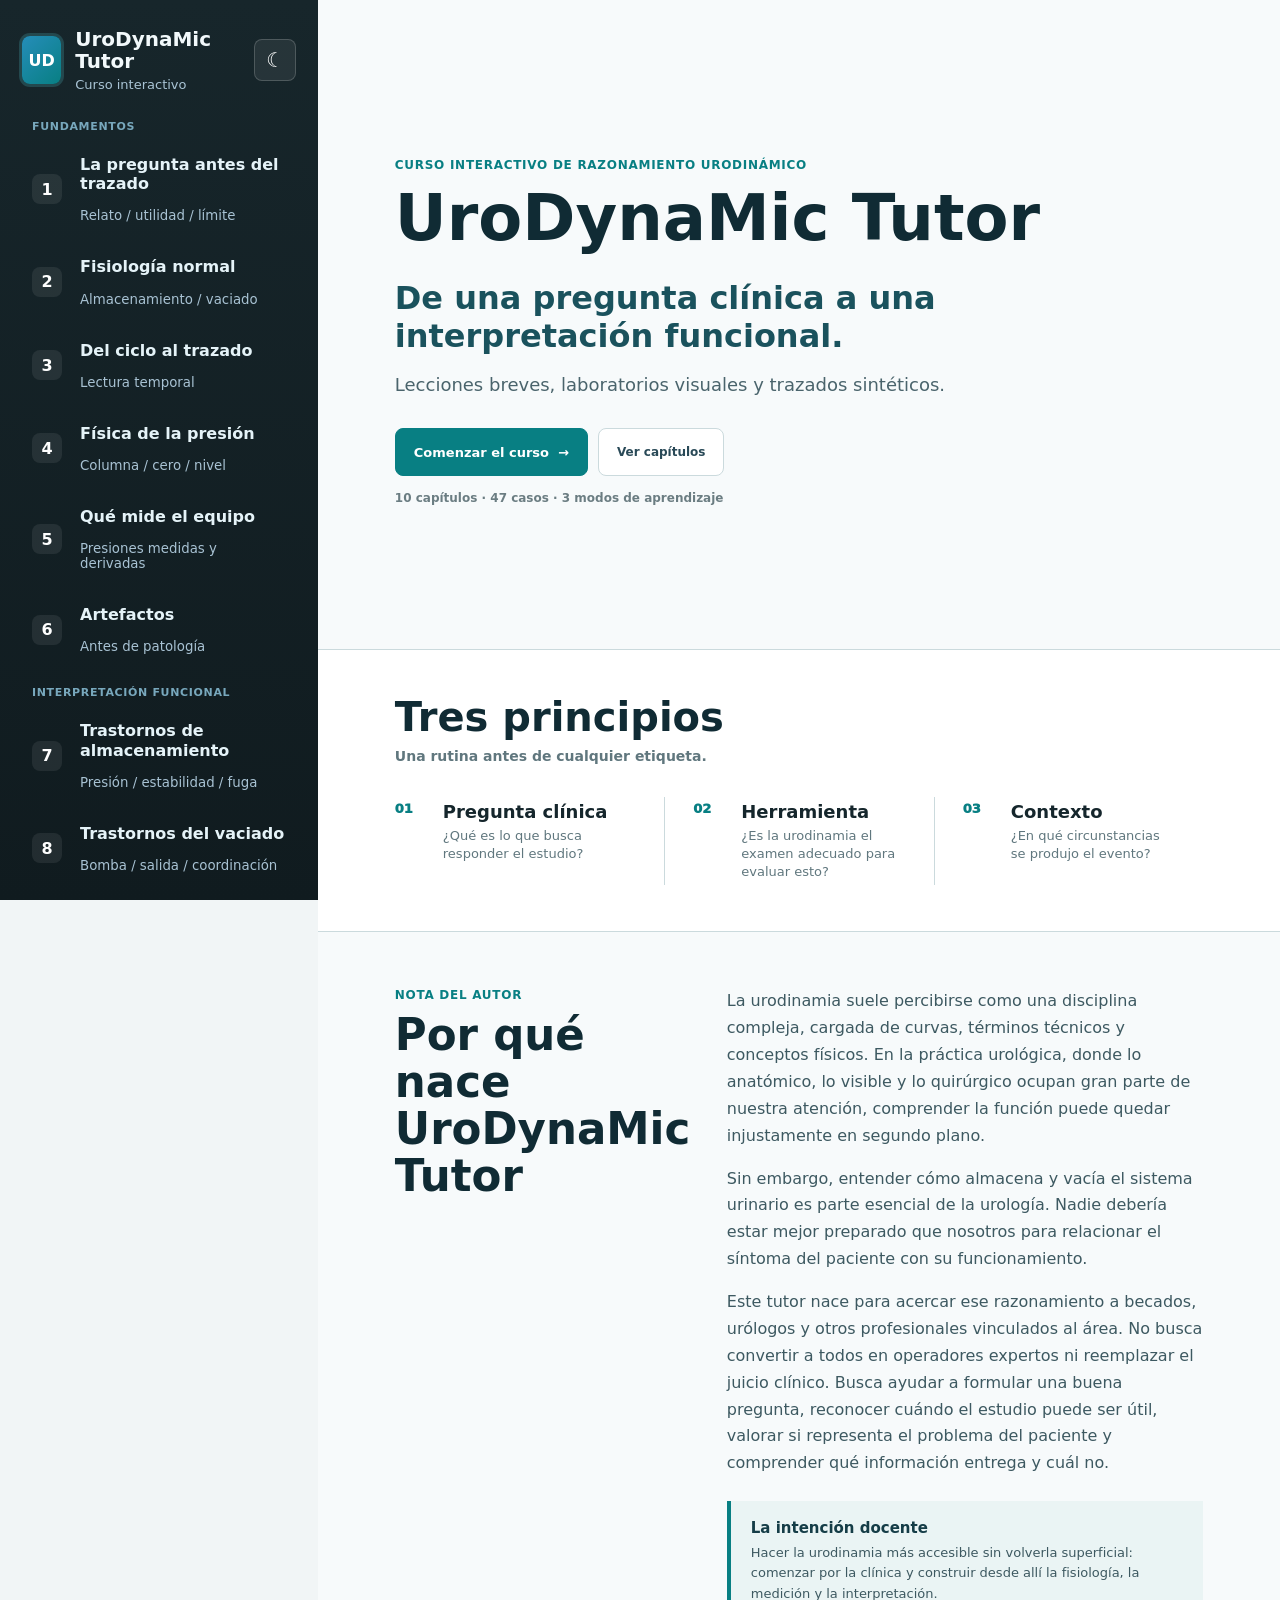
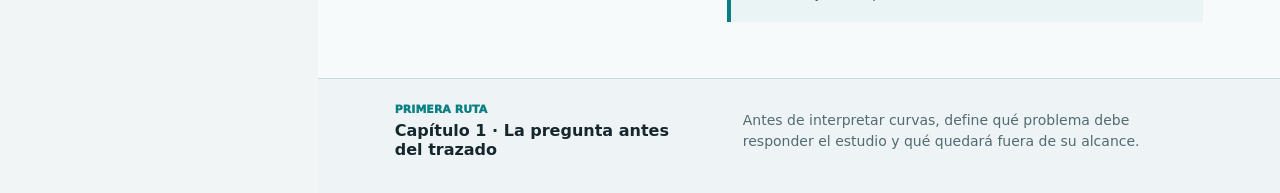
==== commit 8515d91d: "Publish current pilot course" ====
--- a/index.html
+++ b/index.html
@@ -7,7 +7,7 @@
     <meta name="theme-color" content="#0d777b" />
     <title>UroDynaMic Tutor - Curso interactivo</title>
     <link rel="icon" href="data:," />
-    <link rel="stylesheet" href="styles.css?v=20260811-physiology-first-v1" />
+    <link rel="stylesheet" href="styles.css?v=20260815-pilot-flow-v1" />
   </head>
   <body>
     <div class="app-shell">
@@ -100,6 +100,11 @@
             <small>Hipótesis / función / riesgo</small>
           </button>
           <p class="course-section-label">Recursos</p>
+          <button type="button" class="course-item" data-view="assessment">
+            <span>E</span>
+            <strong>Evaluación del curso</strong>
+            <small>Dominio global / caso final</small>
+          </button>
           <a class="course-item sample-link" href="vision-clinica.html">
             <span>V</span>
             <strong>Visión clínica</strong>
@@ -122,7 +127,6 @@
         <section class="course-cover view-panel" id="courseCover" data-view-panel="cover">
           <div class="cover-hero">
             <div class="cover-copy">
-              <p class="product-status-badge">Piloto docente · validación técnica interna completada</p>
               <p class="overline">Curso interactivo de razonamiento urodinámico</p>
               <h1>UroDynaMic Tutor</h1>
               <p class="cover-thesis">De una pregunta clínica a una interpretación funcional.</p>
@@ -178,12 +182,11 @@
 
         <header class="stage-header" id="stageHeader" hidden>
           <div>
-            <p class="product-status-inline">Piloto docente · validación técnica interna completada</p>
             <p class="overline" id="stageBlock">Bloque I · Fundamentos antes de interpretar curvas</p>
             <h2 id="chapterTitle">La pregunta antes del trazado</h2>
           </div>
           <div class="progress-box" aria-label="Dominio de competencias">
-            <span id="progressLabel">Dominio · sin evidencia</span>
+            <span id="progressLabel" hidden></span>
             <small id="progressDetail">Lección 1 de 18</small>
             <div class="progress-track"><div id="progressFill"></div></div>
             <button type="button" id="resetProgress" class="small-action">Reiniciar ruta</button>
@@ -199,13 +202,13 @@
             <span>2</span>
             <div><strong>Laboratorio</strong><small>Manipular el concepto</small></div>
           </button>
+          <button type="button" data-view="questions" aria-pressed="false">
+            <span>3</span>
+            <div><strong>Preguntas</strong><small>Razonar con guía</small></div>
+          </button>
           <button type="button" data-view="practice" aria-pressed="false">
-            <span>3</span>
+            <span>4</span>
             <div><strong>Práctica</strong><small>Aplicarlo al trazado</small></div>
-          </button>
-          <button type="button" data-view="assessment" aria-pressed="false">
-            <span>4</span>
-            <div><strong>Evaluación</strong><small>Demostrar dominio</small></div>
           </button>
         </nav>
 
@@ -278,7 +281,22 @@
             <p id="labChapterDescription"></p>
           </header>
           <section class="visual-demo" id="visualDemo" aria-label="Laboratorio visual interactivo"></section>
-          <section class="challenge-lab" id="challengeLab" aria-label="Ejemplos interactivos guiados"></section>
+          <div class="lab-actions">
+            <button type="button" id="openQuestions" class="primary-action">
+              Continuar a preguntas guiadas <span aria-hidden="true">→</span>
+            </button>
+          </div>
+        </section>
+
+        <section class="view-panel questions-workspace" data-view-panel="questions" hidden>
+          <header class="lab-intro">
+            <div>
+              <p class="overline">Preguntas guiadas del capítulo</p>
+              <h3>Explica tu razonamiento antes de interpretar el trazado</h3>
+            </div>
+            <p>Usa los datos disponibles, justifica tu lectura y reconoce sus límites.</p>
+          </header>
+          <section class="challenge-lab" id="challengeLab" aria-label="Preguntas interactivas guiadas"></section>
           <div class="lab-actions">
             <button type="button" id="openPractice" class="primary-action">
               Aplicar en un trazado <span aria-hidden="true">→</span>
@@ -382,6 +400,11 @@
               <div class="coach-feedback" id="coachFeedback">Elige una respuesta. El tutor busca razonamiento, no etiquetas.</div>
             </article>
           </section>
+          <div class="lab-actions practice-actions">
+            <button type="button" id="continueChapter" class="primary-action">
+              Continuar al capítulo siguiente <span aria-hidden="true">→</span>
+            </button>
+          </div>
         </div>
 
         <section class="view-panel assessment-workspace" id="assessmentView" data-view-panel="assessment" hidden>
@@ -413,13 +436,13 @@
       </main>
     </div>
 
-    <script src="course-content.js?v=20260811-physiology-first-v1"></script>
-    <script src="practice-data.js?v=20260811-physiology-first-v1"></script>
-    <script src="lab-data.js?v=20260811-physiology-first-v1"></script>
-    <script src="challenge-data.js?v=20260811-physiology-first-v1"></script>
-    <script src="competency-model.js?v=20260811-physiology-first-v1"></script>
-    <script src="assessment-engine.js?v=20260811-physiology-first-v1"></script>
-    <script src="assessment-ui.js?v=20260811-physiology-first-v1"></script>
-    <script src="app.js?v=20260811-physiology-first-v1"></script>
+    <script src="course-content.js?v=20260815-pilot-flow-v1"></script>
+    <script src="practice-data.js?v=20260815-pilot-flow-v1"></script>
+    <script src="lab-data.js?v=20260815-pilot-flow-v1"></script>
+    <script src="challenge-data.js?v=20260815-pilot-flow-v1"></script>
+    <script src="competency-model.js?v=20260815-pilot-flow-v1"></script>
+    <script src="assessment-engine.js?v=20260815-pilot-flow-v1"></script>
+    <script src="assessment-ui.js?v=20260815-pilot-flow-v1"></script>
+    <script src="app.js?v=20260815-pilot-flow-v1"></script>
   </body>
 </html>
--- a/styles.css
+++ b/styles.css
@@ -464,7 +464,8 @@
   min-width: 0;
 }
 
-.lab-workspace {
+.lab-workspace,
+.questions-workspace {
   display: grid;
   gap: 16px;
   min-width: 0;
@@ -1121,7 +1122,7 @@
 .program-diagram {
   min-height: 260px;
   display: grid;
-  grid-template-columns: minmax(180px, 0.8fr) 68px minmax(220px, 1.1fr) minmax(170px, 0.8fr);
+  grid-template-columns: minmax(180px, 0.8fr) 68px minmax(300px, 1.9fr);
   gap: 16px;
   align-items: center;
   border-top: 1px solid var(--line);
@@ -1171,6 +1172,27 @@
   align-content: center;
 }
 
+.program-detrusor {
+  margin-bottom: 10px;
+  display: flex;
+  align-items: baseline;
+  gap: 8px;
+  color: var(--teal);
+}
+
+.program-detrusor span {
+  font-size: 11px;
+  font-weight: 900;
+  letter-spacing: 0.05em;
+  text-transform: uppercase;
+}
+
+.program-detrusor strong {
+  color: var(--ink);
+  font-size: 18px;
+  text-transform: capitalize;
+}
+
 .program-bladder {
   width: 154px;
   height: 118px;
@@ -1230,24 +1252,6 @@
   font-size: 12px;
   font-weight: 900;
   text-transform: uppercase;
-}
-
-.program-readouts {
-  display: grid;
-  gap: 10px;
-}
-
-.program-readouts > div {
-  border-bottom: 1px solid var(--line);
-  padding: 12px 0;
-}
-
-.program-readouts strong {
-  display: block;
-  margin-top: 5px;
-  color: var(--ink);
-  font-size: 18px;
-  text-transform: capitalize;
 }
 
 .program-reading {
